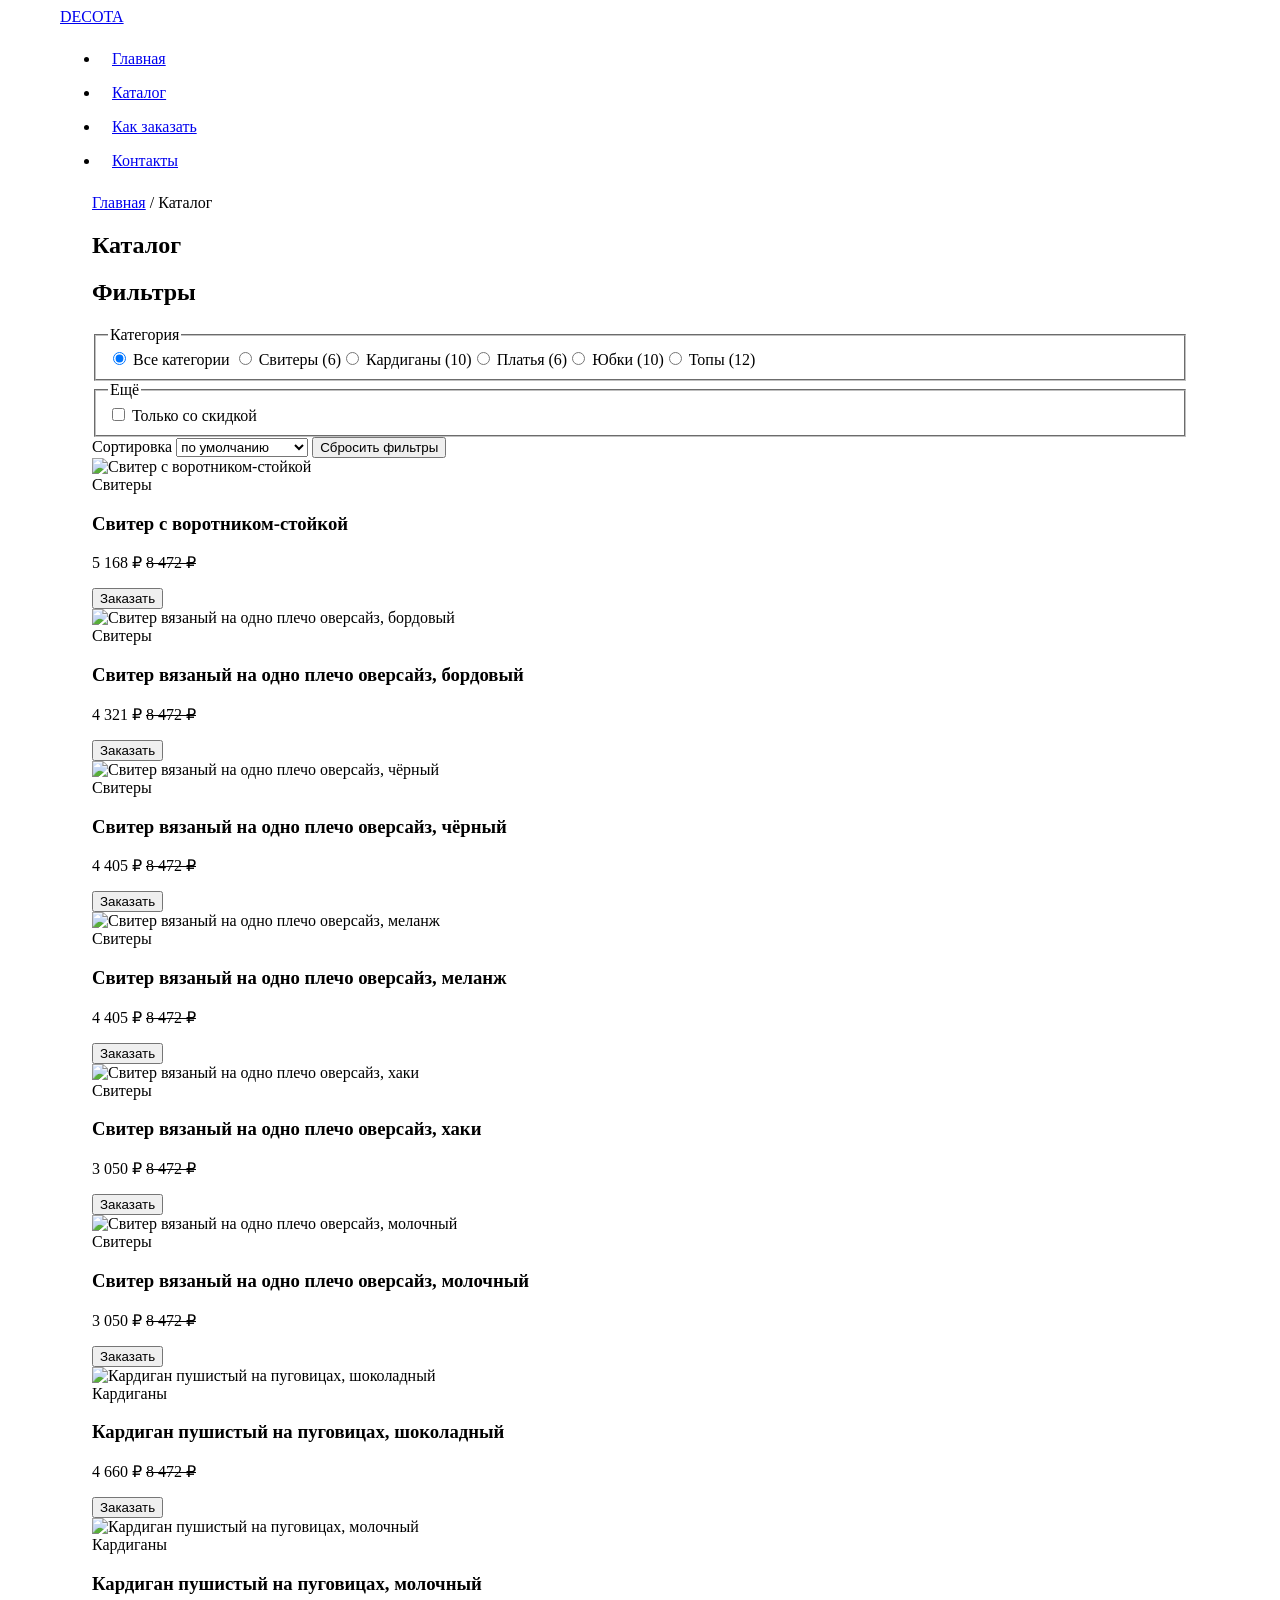
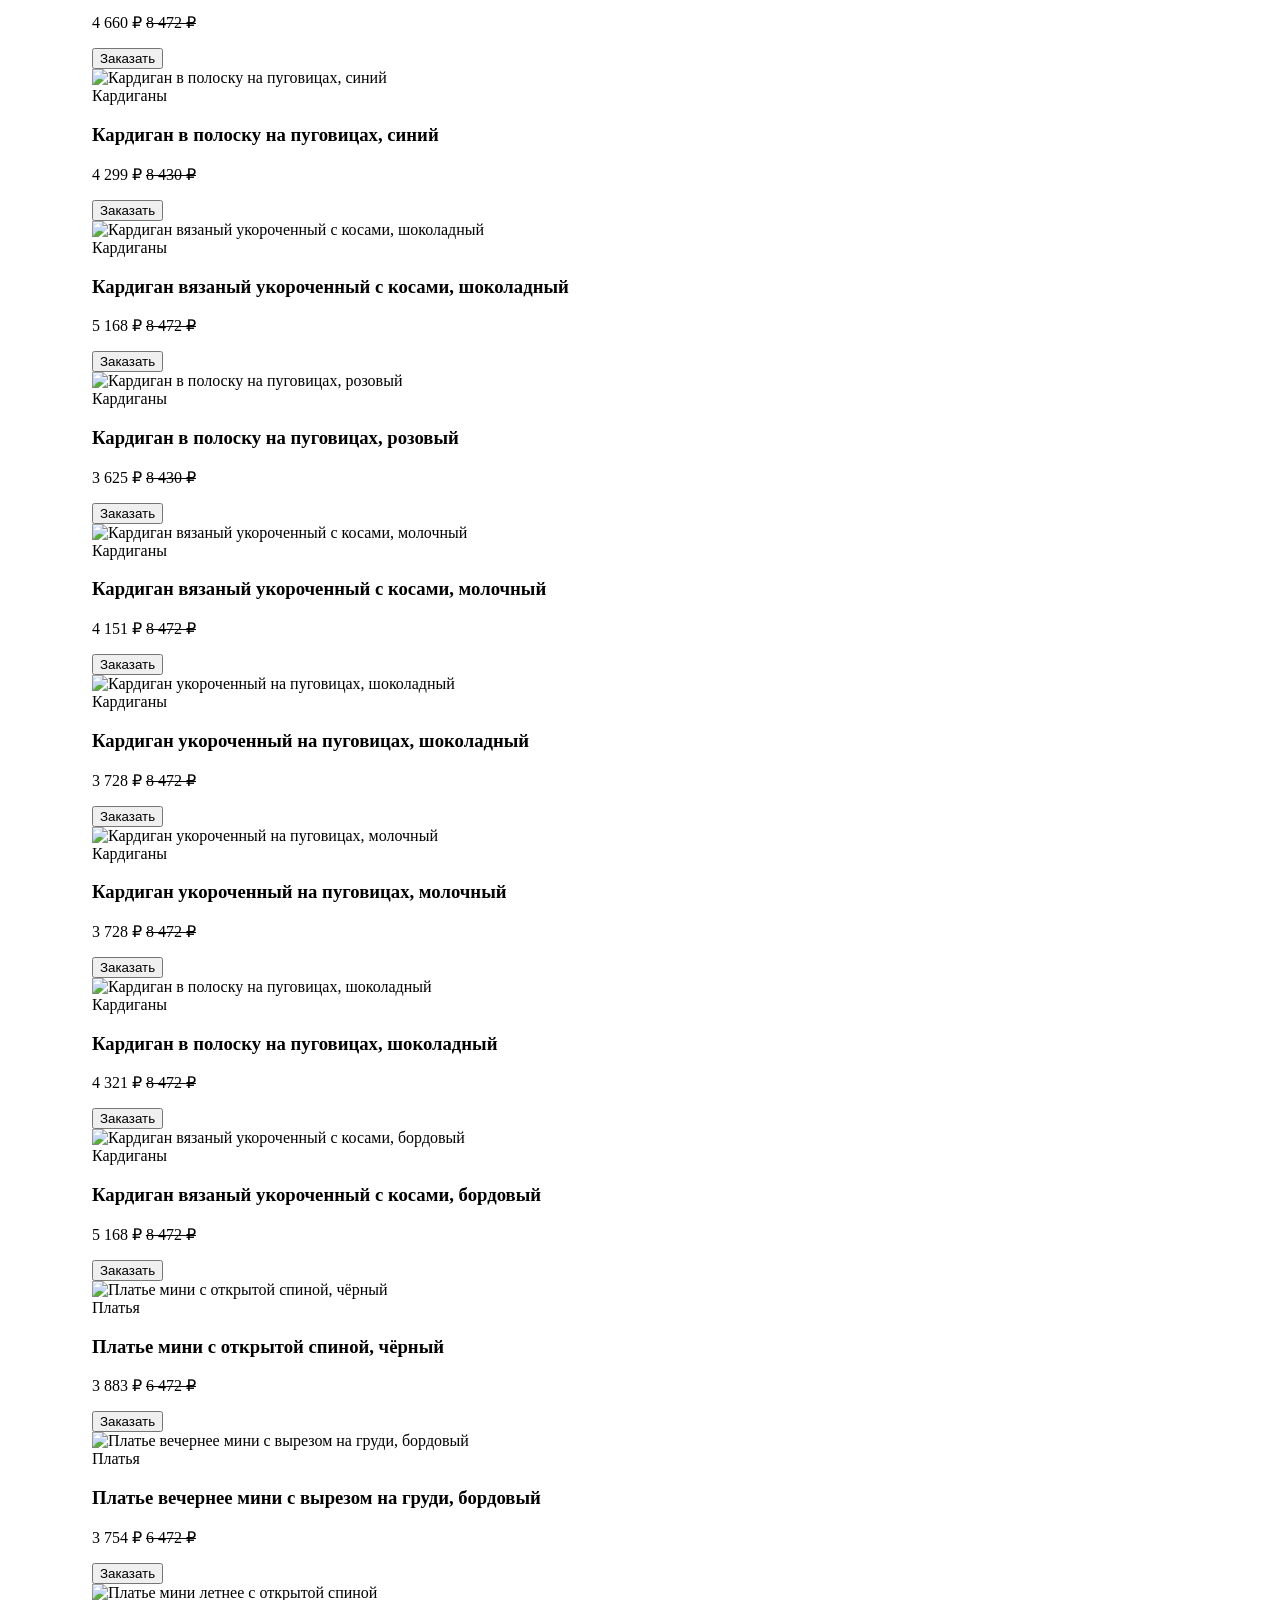
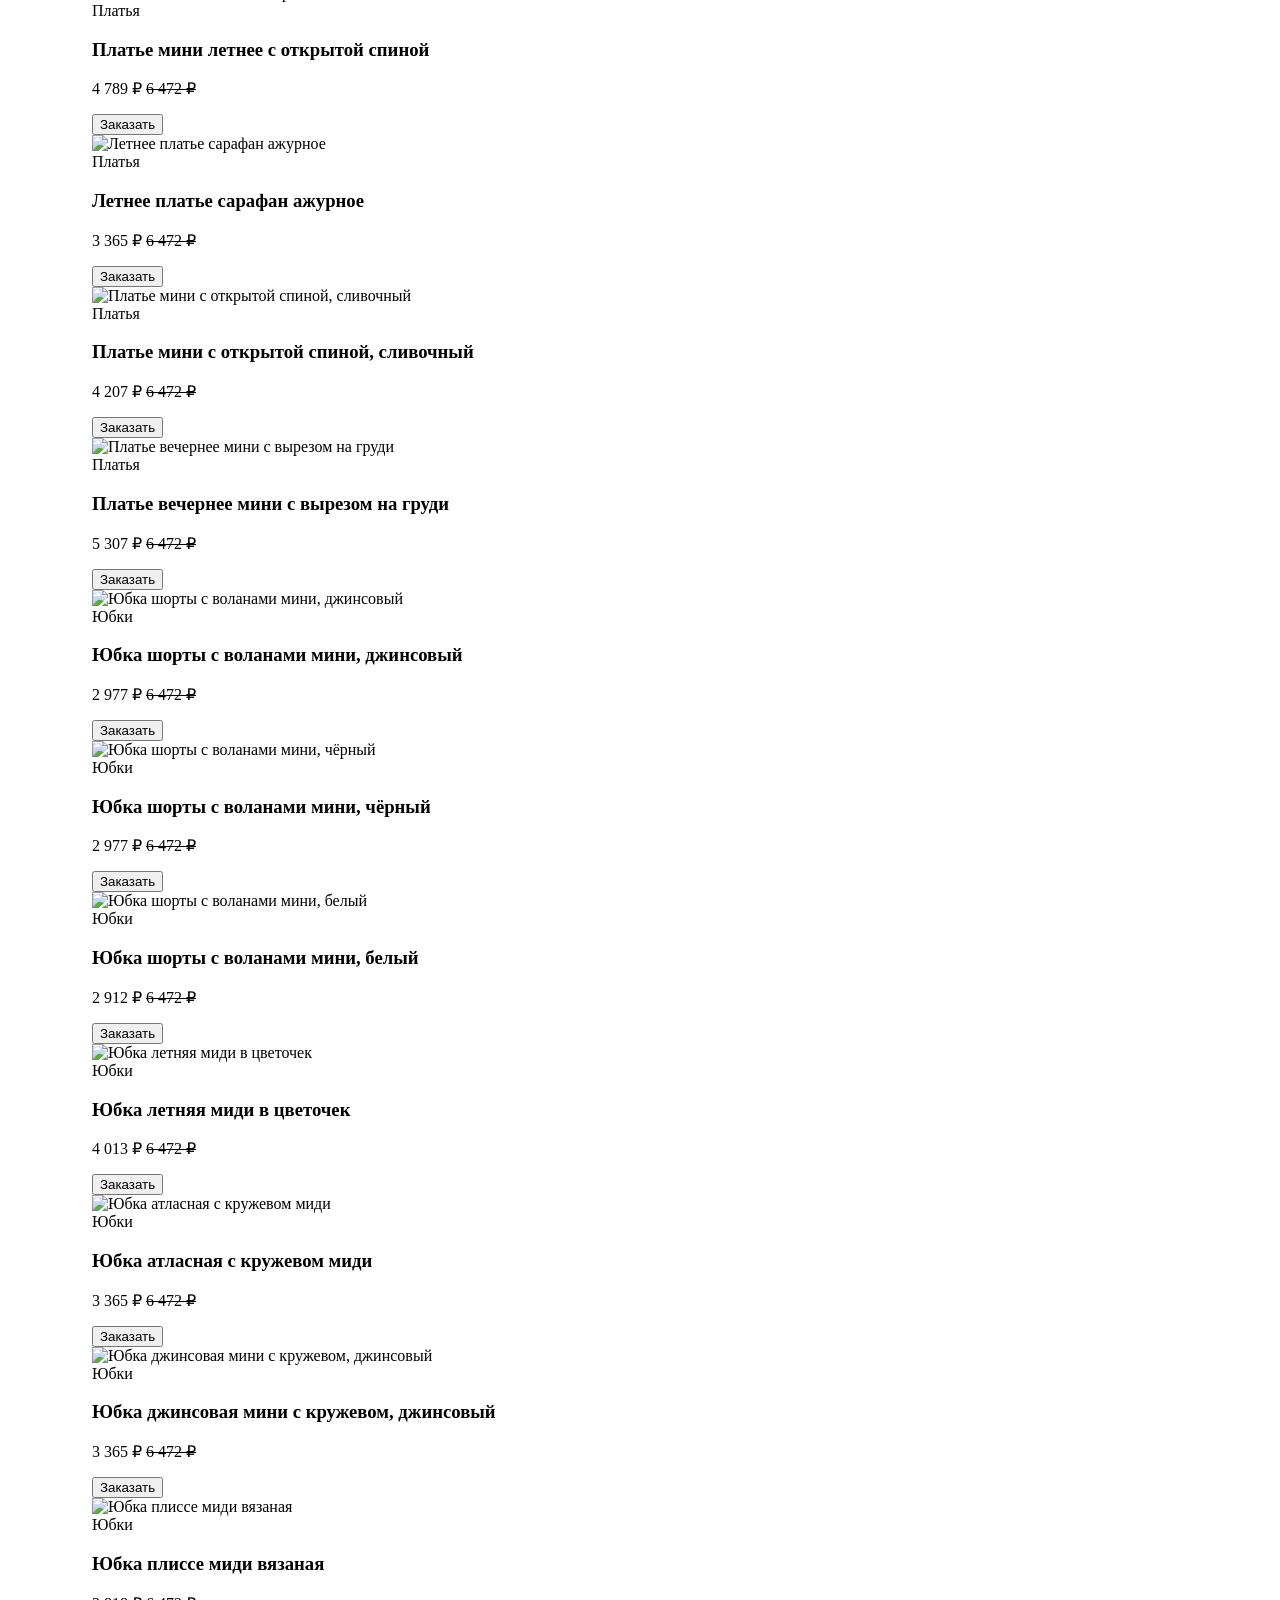
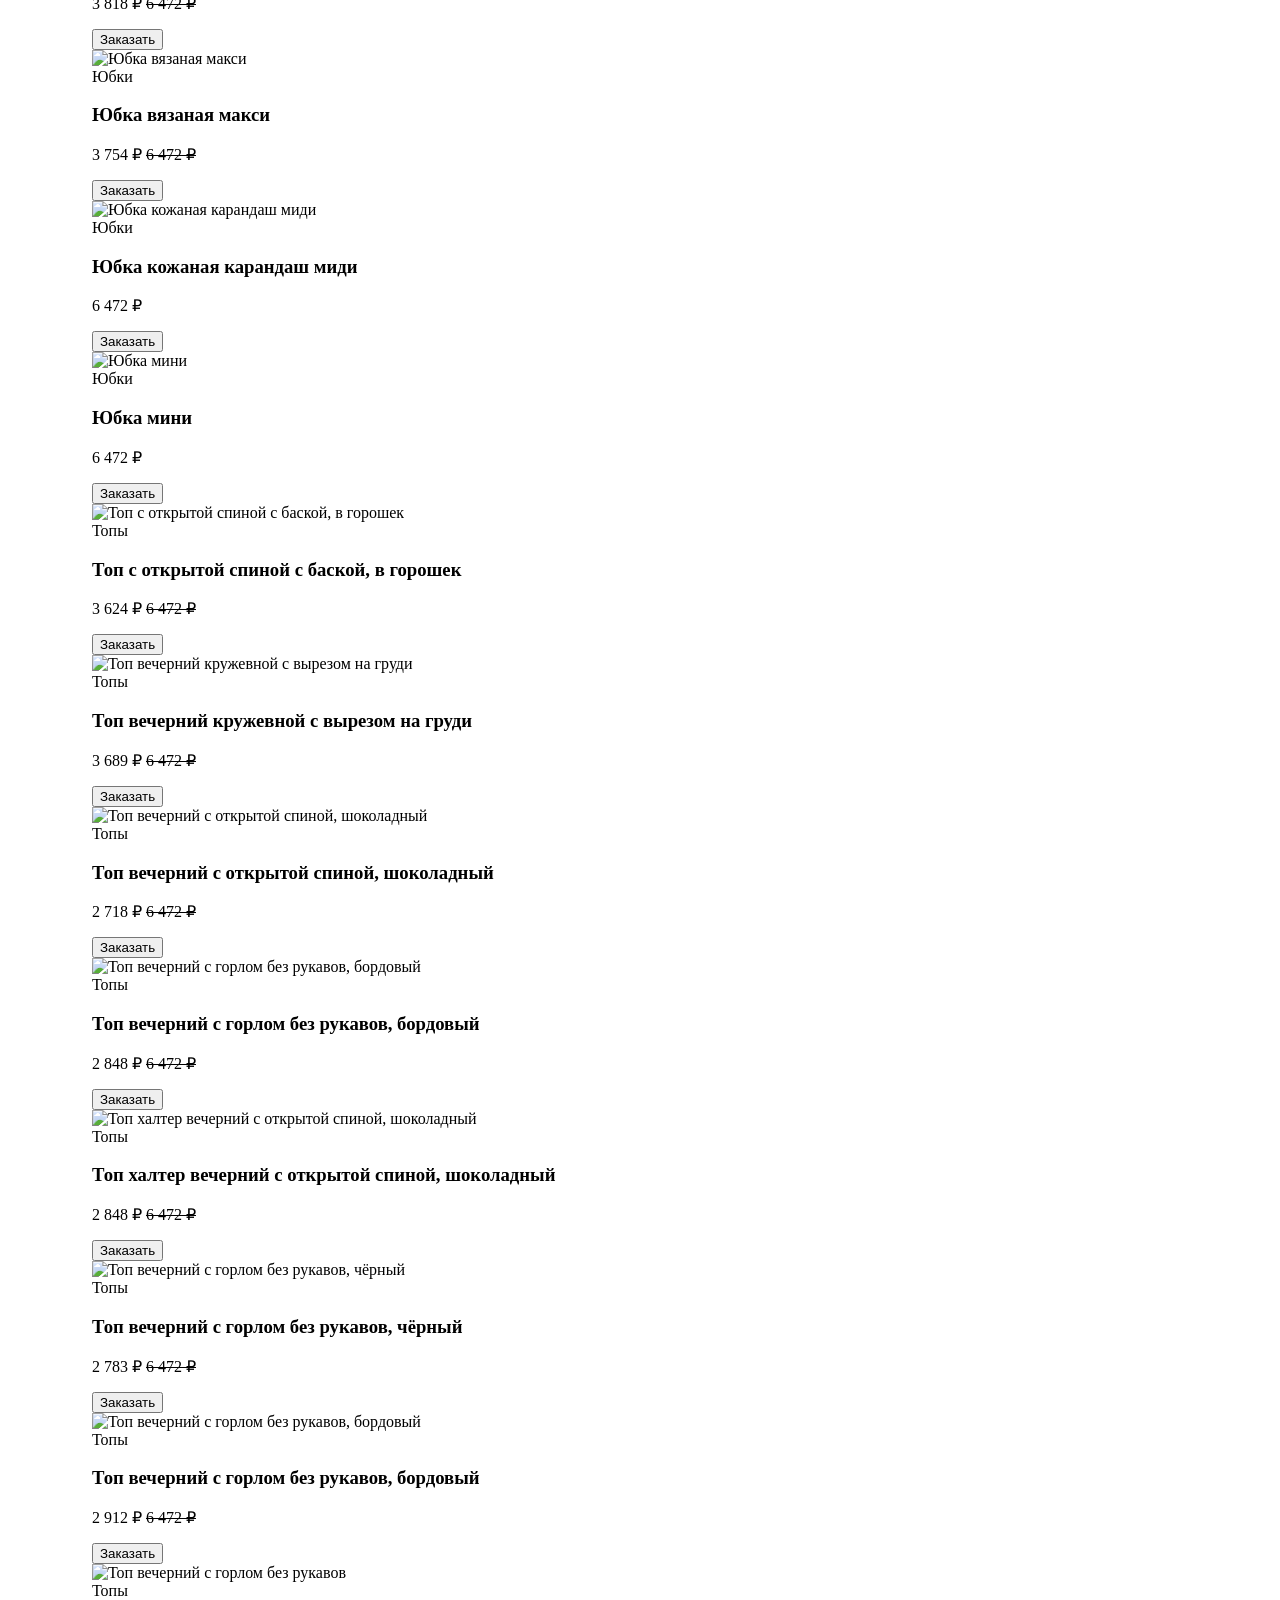
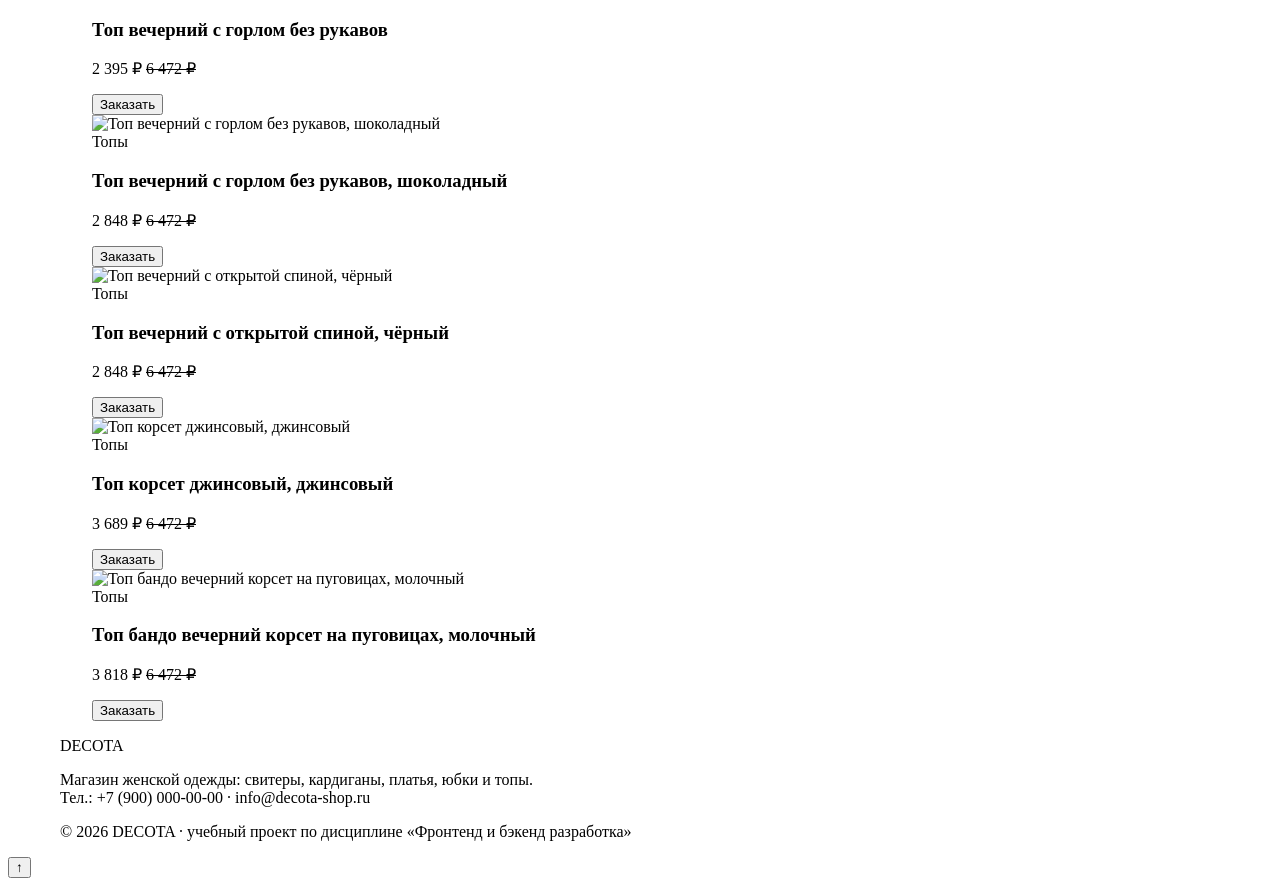
==== catalog.html @ b4ee0387 "feat: add responsive layout styles" ====
<!DOCTYPE html>
<html lang="ru">
<head>
  <meta charset="UTF-8">
  <meta name="viewport" content="width=device-width, initial-scale=1.0">
  <title>Каталог — DECOTA</title>
  <meta name="description" content="Каталог магазина DECOTA: 44 модели — свитеры, кардиганы, платья, юбки и топы.">
  <link rel="stylesheet" href="css/style.css">
  <link rel="stylesheet" href="css/responsive.css">
</head>
<body class="page">
  <header class="site-header">
    <div class="container site-header__inner">
      <a class="site-header__logo" href="index.html">DECOTA</a>
      <nav class="site-nav">
        <ul class="site-nav__list"><li class="site-nav__item"><a class="site-nav__link" href="index.html">Главная</a></li><li class="site-nav__item"><a class="site-nav__link site-nav__link--active" href="catalog.html">Каталог</a></li><li class="site-nav__item"><a class="site-nav__link" href="order.html">Как заказать</a></li><li class="site-nav__item"><a class="site-nav__link" href="contacts.html">Контакты</a></li></ul>
      </nav>
    </div>
  </header>
  <main class="main">
<section class="section">
  <div class="container">
    <nav class="breadcrumbs" aria-label="Хлебные крошки">
      <a class="breadcrumbs__link" href="index.html">Главная</a>
      <span class="breadcrumbs__separator">/</span>
      <span class="breadcrumbs__current">Каталог</span>
    </nav>
    <h1 class="section__title">Каталог</h1>
    <div class="catalog-layout">
      <aside class="catalog-filters">
        <h2 class="catalog-filters__title">Фильтры</h2>
        <fieldset class="catalog-filters__group">
          <legend class="catalog-filters__legend">Категория</legend>
          <label class="catalog-filters__option"><input type="radio" name="cat" value="all" checked> Все категории</label>
          <label class="catalog-filters__option"><input type="radio" name="cat" value="Свитеры"> Свитеры (6)</label><label class="catalog-filters__option"><input type="radio" name="cat" value="Кардиганы"> Кардиганы (10)</label><label class="catalog-filters__option"><input type="radio" name="cat" value="Платья"> Платья (6)</label><label class="catalog-filters__option"><input type="radio" name="cat" value="Юбки"> Юбки (10)</label><label class="catalog-filters__option"><input type="radio" name="cat" value="Топы"> Топы (12)</label>
        </fieldset>
        <fieldset class="catalog-filters__group">
          <legend class="catalog-filters__legend">Ещё</legend>
          <label class="catalog-filters__option"><input type="checkbox" id="only-sale"> Только со скидкой</label>
        </fieldset>
        <label class="catalog-filters__sort" for="sort">
          Сортировка
          <select class="order-form__select" id="sort">
            <option value="default">по умолчанию</option>
            <option value="asc">сначала дешевле</option>
            <option value="desc">сначала дороже</option>
          </select>
        </label>
        <button class="btn btn--ghost catalog-filters__reset" type="button" id="filters-reset">Сбросить фильтры</button>
      </aside>
      <section class="catalog-products" aria-label="Список товаров">
        <div class="products-grid catalog-grid" id="catalog-grid"><article class="product-card" data-cat="Свитеры" data-price="5167.92" data-disc="1">
  
  <img src="images/1287441187-516.webp" alt="Свитер с воротником-стойкой" width="516" height="688" loading="lazy" class="product-card__image">
  <div class="product-card__body">
    <span class="product-card__category">Свитеры</span>
    <h3 class="product-card__title">Свитер с воротником-стойкой</h3>
    <p class="product-card__prices">
      <span class="product-card__price">5 168 ₽</span>
      <s class="product-card__old-price">8 472 ₽</s>
    </p>
    <button type="button" class="btn btn--ghost product-card__button js-order" data-product="Свитер с воротником-стойкой (арт. 1287441187)">Заказать</button>
  </div>
</article><article class="product-card" data-cat="Свитеры" data-price="4320.72" data-disc="1">
  
  <img src="images/1287429101-516.webp" alt="Свитер вязаный на одно плечо оверсайз, бордовый" width="516" height="688" loading="lazy" class="product-card__image">
  <div class="product-card__body">
    <span class="product-card__category">Свитеры</span>
    <h3 class="product-card__title">Свитер вязаный на одно плечо оверсайз, бордовый</h3>
    <p class="product-card__prices">
      <span class="product-card__price">4 321 ₽</span>
      <s class="product-card__old-price">8 472 ₽</s>
    </p>
    <button type="button" class="btn btn--ghost product-card__button js-order" data-product="Свитер вязаный на одно плечо оверсайз, бордовый (арт. 1287429101)">Заказать</button>
  </div>
</article><article class="product-card" data-cat="Свитеры" data-price="4405.44" data-disc="1">
  
  <img src="images/1287429100-516.webp" alt="Свитер вязаный на одно плечо оверсайз, чёрный" width="516" height="688" loading="lazy" class="product-card__image">
  <div class="product-card__body">
    <span class="product-card__category">Свитеры</span>
    <h3 class="product-card__title">Свитер вязаный на одно плечо оверсайз, чёрный</h3>
    <p class="product-card__prices">
      <span class="product-card__price">4 405 ₽</span>
      <s class="product-card__old-price">8 472 ₽</s>
    </p>
    <button type="button" class="btn btn--ghost product-card__button js-order" data-product="Свитер вязаный на одно плечо оверсайз, чёрный (арт. 1287429100)">Заказать</button>
  </div>
</article><article class="product-card" data-cat="Свитеры" data-price="4405.44" data-disc="1">
  
  <img src="images/1287429099-516.webp" alt="Свитер вязаный на одно плечо оверсайз, меланж" width="516" height="688" loading="lazy" class="product-card__image">
  <div class="product-card__body">
    <span class="product-card__category">Свитеры</span>
    <h3 class="product-card__title">Свитер вязаный на одно плечо оверсайз, меланж</h3>
    <p class="product-card__prices">
      <span class="product-card__price">4 405 ₽</span>
      <s class="product-card__old-price">8 472 ₽</s>
    </p>
    <button type="button" class="btn btn--ghost product-card__button js-order" data-product="Свитер вязаный на одно плечо оверсайз, меланж (арт. 1287429099)">Заказать</button>
  </div>
</article><article class="product-card" data-cat="Свитеры" data-price="3049.92" data-disc="1">
  
  <img src="images/1287429098-516.webp" alt="Свитер вязаный на одно плечо оверсайз, хаки" width="516" height="688" loading="lazy" class="product-card__image">
  <div class="product-card__body">
    <span class="product-card__category">Свитеры</span>
    <h3 class="product-card__title">Свитер вязаный на одно плечо оверсайз, хаки</h3>
    <p class="product-card__prices">
      <span class="product-card__price">3 050 ₽</span>
      <s class="product-card__old-price">8 472 ₽</s>
    </p>
    <button type="button" class="btn btn--ghost product-card__button js-order" data-product="Свитер вязаный на одно плечо оверсайз, хаки (арт. 1287429098)">Заказать</button>
  </div>
</article><article class="product-card" data-cat="Свитеры" data-price="3049.92" data-disc="1">
  
  <img src="images/1287420220-516.webp" srcset="images/1287420220-246.webp 246w, images/1287420220-516.webp 516w, images/1287420220-900.webp 900w" sizes="(max-width: 639px) 100vw, (max-width: 1023px) 50vw, 280px" alt="Свитер вязаный на одно плечо оверсайз, молочный" width="516" height="688" loading="lazy" class="product-card__image">
  <div class="product-card__body">
    <span class="product-card__category">Свитеры</span>
    <h3 class="product-card__title">Свитер вязаный на одно плечо оверсайз, молочный</h3>
    <p class="product-card__prices">
      <span class="product-card__price">3 050 ₽</span>
      <s class="product-card__old-price">8 472 ₽</s>
    </p>
    <button type="button" class="btn btn--ghost product-card__button js-order" data-product="Свитер вязаный на одно плечо оверсайз, молочный (арт. 1287420220)">Заказать</button>
  </div>
</article><article class="product-card" data-cat="Кардиганы" data-price="4659.6" data-disc="1">
  
  <img src="images/1579501325-516.webp" srcset="images/1579501325-246.webp 246w, images/1579501325-516.webp 516w, images/1579501325-900.webp 900w" sizes="(max-width: 639px) 100vw, (max-width: 1023px) 50vw, 280px" alt="Кардиган пушистый на пуговицах, шоколадный" width="516" height="688" loading="lazy" class="product-card__image">
  <div class="product-card__body">
    <span class="product-card__category">Кардиганы</span>
    <h3 class="product-card__title">Кардиган пушистый на пуговицах, шоколадный</h3>
    <p class="product-card__prices">
      <span class="product-card__price">4 660 ₽</span>
      <s class="product-card__old-price">8 472 ₽</s>
    </p>
    <button type="button" class="btn btn--ghost product-card__button js-order" data-product="Кардиган пушистый на пуговицах, шоколадный (арт. 1579501325)">Заказать</button>
  </div>
</article><article class="product-card" data-cat="Кардиганы" data-price="4659.6" data-disc="1">
  
  <img src="images/1579501326-516.webp" srcset="images/1579501326-246.webp 246w, images/1579501326-516.webp 516w, images/1579501326-900.webp 900w" sizes="(max-width: 639px) 100vw, (max-width: 1023px) 50vw, 280px" alt="Кардиган пушистый на пуговицах, молочный" width="516" height="688" loading="lazy" class="product-card__image">
  <div class="product-card__body">
    <span class="product-card__category">Кардиганы</span>
    <h3 class="product-card__title">Кардиган пушистый на пуговицах, молочный</h3>
    <p class="product-card__prices">
      <span class="product-card__price">4 660 ₽</span>
      <s class="product-card__old-price">8 472 ₽</s>
    </p>
    <button type="button" class="btn btn--ghost product-card__button js-order" data-product="Кардиган пушистый на пуговицах, молочный (арт. 1579501326)">Заказать</button>
  </div>
</article><article class="product-card" data-cat="Кардиганы" data-price="4299.3" data-disc="1">
  
  <img src="images/1995212557-516.webp" srcset="images/1995212557-246.webp 246w, images/1995212557-516.webp 516w, images/1995212557-900.webp 900w" sizes="(max-width: 639px) 100vw, (max-width: 1023px) 50vw, 280px" alt="Кардиган в полоску на пуговицах, синий" width="516" height="688" loading="lazy" class="product-card__image">
  <div class="product-card__body">
    <span class="product-card__category">Кардиганы</span>
    <h3 class="product-card__title">Кардиган в полоску на пуговицах, синий</h3>
    <p class="product-card__prices">
      <span class="product-card__price">4 299 ₽</span>
      <s class="product-card__old-price">8 430 ₽</s>
    </p>
    <button type="button" class="btn btn--ghost product-card__button js-order" data-product="Кардиган в полоску на пуговицах, синий (арт. 1995212557)">Заказать</button>
  </div>
</article><article class="product-card" data-cat="Кардиганы" data-price="5167.92" data-disc="1">
  
  <img src="images/1293928861-516.webp" alt="Кардиган вязаный укороченный с косами, шоколадный" width="516" height="688" loading="lazy" class="product-card__image">
  <div class="product-card__body">
    <span class="product-card__category">Кардиганы</span>
    <h3 class="product-card__title">Кардиган вязаный укороченный с косами, шоколадный</h3>
    <p class="product-card__prices">
      <span class="product-card__price">5 168 ₽</span>
      <s class="product-card__old-price">8 472 ₽</s>
    </p>
    <button type="button" class="btn btn--ghost product-card__button js-order" data-product="Кардиган вязаный укороченный с косами, шоколадный (арт. 1293928861)">Заказать</button>
  </div>
</article><article class="product-card" data-cat="Кардиганы" data-price="3624.9" data-disc="1">
  
  <img src="images/1298053918-516.webp" alt="Кардиган в полоску на пуговицах, розовый" width="516" height="688" loading="lazy" class="product-card__image">
  <div class="product-card__body">
    <span class="product-card__category">Кардиганы</span>
    <h3 class="product-card__title">Кардиган в полоску на пуговицах, розовый</h3>
    <p class="product-card__prices">
      <span class="product-card__price">3 625 ₽</span>
      <s class="product-card__old-price">8 430 ₽</s>
    </p>
    <button type="button" class="btn btn--ghost product-card__button js-order" data-product="Кардиган в полоску на пуговицах, розовый (арт. 1298053918)">Заказать</button>
  </div>
</article><article class="product-card" data-cat="Кардиганы" data-price="4151.28" data-disc="1">
  
  <img src="images/1293928859-516.webp" alt="Кардиган вязаный укороченный с косами, молочный" width="516" height="688" loading="lazy" class="product-card__image">
  <div class="product-card__body">
    <span class="product-card__category">Кардиганы</span>
    <h3 class="product-card__title">Кардиган вязаный укороченный с косами, молочный</h3>
    <p class="product-card__prices">
      <span class="product-card__price">4 151 ₽</span>
      <s class="product-card__old-price">8 472 ₽</s>
    </p>
    <button type="button" class="btn btn--ghost product-card__button js-order" data-product="Кардиган вязаный укороченный с косами, молочный (арт. 1293928859)">Заказать</button>
  </div>
</article><article class="product-card" data-cat="Кардиганы" data-price="3727.68" data-disc="1">
  
  <img src="images/2003727422-516.webp" alt="Кардиган укороченный на пуговицах, шоколадный" width="516" height="688" loading="lazy" class="product-card__image">
  <div class="product-card__body">
    <span class="product-card__category">Кардиганы</span>
    <h3 class="product-card__title">Кардиган укороченный на пуговицах, шоколадный</h3>
    <p class="product-card__prices">
      <span class="product-card__price">3 728 ₽</span>
      <s class="product-card__old-price">8 472 ₽</s>
    </p>
    <button type="button" class="btn btn--ghost product-card__button js-order" data-product="Кардиган укороченный на пуговицах, шоколадный (арт. 2003727422)">Заказать</button>
  </div>
</article><article class="product-card" data-cat="Кардиганы" data-price="3727.68" data-disc="1">
  
  <img src="images/1298053920-516.webp" alt="Кардиган укороченный на пуговицах, молочный" width="516" height="688" loading="lazy" class="product-card__image">
  <div class="product-card__body">
    <span class="product-card__category">Кардиганы</span>
    <h3 class="product-card__title">Кардиган укороченный на пуговицах, молочный</h3>
    <p class="product-card__prices">
      <span class="product-card__price">3 728 ₽</span>
      <s class="product-card__old-price">8 472 ₽</s>
    </p>
    <button type="button" class="btn btn--ghost product-card__button js-order" data-product="Кардиган укороченный на пуговицах, молочный (арт. 1298053920)">Заказать</button>
  </div>
</article><article class="product-card" data-cat="Кардиганы" data-price="4320.72" data-disc="1">
  
  <img src="images/1298053919-516.webp" alt="Кардиган в полоску на пуговицах, шоколадный" width="516" height="688" loading="lazy" class="product-card__image">
  <div class="product-card__body">
    <span class="product-card__category">Кардиганы</span>
    <h3 class="product-card__title">Кардиган в полоску на пуговицах, шоколадный</h3>
    <p class="product-card__prices">
      <span class="product-card__price">4 321 ₽</span>
      <s class="product-card__old-price">8 472 ₽</s>
    </p>
    <button type="button" class="btn btn--ghost product-card__button js-order" data-product="Кардиган в полоску на пуговицах, шоколадный (арт. 1298053919)">Заказать</button>
  </div>
</article><article class="product-card" data-cat="Кардиганы" data-price="5167.92" data-disc="1">
  
  <img src="images/1293928860-516.webp" alt="Кардиган вязаный укороченный с косами, бордовый" width="516" height="688" loading="lazy" class="product-card__image">
  <div class="product-card__body">
    <span class="product-card__category">Кардиганы</span>
    <h3 class="product-card__title">Кардиган вязаный укороченный с косами, бордовый</h3>
    <p class="product-card__prices">
      <span class="product-card__price">5 168 ₽</span>
      <s class="product-card__old-price">8 472 ₽</s>
    </p>
    <button type="button" class="btn btn--ghost product-card__button js-order" data-product="Кардиган вязаный укороченный с косами, бордовый (арт. 1293928860)">Заказать</button>
  </div>
</article><article class="product-card" data-cat="Платья" data-price="3883.2" data-disc="1">
  
  <img src="images/961773333-516.webp" alt="Платье мини с открытой спиной, чёрный" width="516" height="688" loading="lazy" class="product-card__image">
  <div class="product-card__body">
    <span class="product-card__category">Платья</span>
    <h3 class="product-card__title">Платье мини с открытой спиной, чёрный</h3>
    <p class="product-card__prices">
      <span class="product-card__price">3 883 ₽</span>
      <s class="product-card__old-price">6 472 ₽</s>
    </p>
    <button type="button" class="btn btn--ghost product-card__button js-order" data-product="Платье мини с открытой спиной, чёрный (арт. 961773333)">Заказать</button>
  </div>
</article><article class="product-card" data-cat="Платья" data-price="3753.76" data-disc="1">
  
  <img src="images/946409102-516.webp" alt="Платье вечернее мини с вырезом на груди, бордовый" width="516" height="688" loading="lazy" class="product-card__image">
  <div class="product-card__body">
    <span class="product-card__category">Платья</span>
    <h3 class="product-card__title">Платье вечернее мини с вырезом на груди, бордовый</h3>
    <p class="product-card__prices">
      <span class="product-card__price">3 754 ₽</span>
      <s class="product-card__old-price">6 472 ₽</s>
    </p>
    <button type="button" class="btn btn--ghost product-card__button js-order" data-product="Платье вечернее мини с вырезом на груди, бордовый (арт. 946409102)">Заказать</button>
  </div>
</article><article class="product-card" data-cat="Платья" data-price="4789.28" data-disc="1">
  
  <img src="images/861485086-516.webp" alt="Платье мини летнее с открытой спиной" width="516" height="688" loading="lazy" class="product-card__image">
  <div class="product-card__body">
    <span class="product-card__category">Платья</span>
    <h3 class="product-card__title">Платье мини летнее с открытой спиной</h3>
    <p class="product-card__prices">
      <span class="product-card__price">4 789 ₽</span>
      <s class="product-card__old-price">6 472 ₽</s>
    </p>
    <button type="button" class="btn btn--ghost product-card__button js-order" data-product="Платье мини летнее с открытой спиной (арт. 861485086)">Заказать</button>
  </div>
</article><article class="product-card" data-cat="Платья" data-price="3365.44" data-disc="1">
  
  <img src="images/861485085-516.webp" alt="Летнее платье сарафан ажурное" width="516" height="688" loading="lazy" class="product-card__image">
  <div class="product-card__body">
    <span class="product-card__category">Платья</span>
    <h3 class="product-card__title">Летнее платье сарафан ажурное</h3>
    <p class="product-card__prices">
      <span class="product-card__price">3 365 ₽</span>
      <s class="product-card__old-price">6 472 ₽</s>
    </p>
    <button type="button" class="btn btn--ghost product-card__button js-order" data-product="Летнее платье сарафан ажурное (арт. 861485085)">Заказать</button>
  </div>
</article><article class="product-card" data-cat="Платья" data-price="4206.8" data-disc="1">
  
  <img src="images/891011582-516.webp" alt="Платье мини с открытой спиной, сливочный" width="516" height="688" loading="lazy" class="product-card__image">
  <div class="product-card__body">
    <span class="product-card__category">Платья</span>
    <h3 class="product-card__title">Платье мини с открытой спиной, сливочный</h3>
    <p class="product-card__prices">
      <span class="product-card__price">4 207 ₽</span>
      <s class="product-card__old-price">6 472 ₽</s>
    </p>
    <button type="button" class="btn btn--ghost product-card__button js-order" data-product="Платье мини с открытой спиной, сливочный (арт. 891011582)">Заказать</button>
  </div>
</article><article class="product-card" data-cat="Платья" data-price="5307.04" data-disc="1">
  
  <img src="images/891011583-516.webp" alt="Платье вечернее мини с вырезом на груди" width="516" height="688" loading="lazy" class="product-card__image">
  <div class="product-card__body">
    <span class="product-card__category">Платья</span>
    <h3 class="product-card__title">Платье вечернее мини с вырезом на груди</h3>
    <p class="product-card__prices">
      <span class="product-card__price">5 307 ₽</span>
      <s class="product-card__old-price">6 472 ₽</s>
    </p>
    <button type="button" class="btn btn--ghost product-card__button js-order" data-product="Платье вечернее мини с вырезом на груди (арт. 891011583)">Заказать</button>
  </div>
</article><article class="product-card" data-cat="Юбки" data-price="2977.12" data-disc="1">
  
  <img src="images/964490306-516.webp" alt="Юбка шорты с воланами мини, джинсовый" width="516" height="688" loading="lazy" class="product-card__image">
  <div class="product-card__body">
    <span class="product-card__category">Юбки</span>
    <h3 class="product-card__title">Юбка шорты с воланами мини, джинсовый</h3>
    <p class="product-card__prices">
      <span class="product-card__price">2 977 ₽</span>
      <s class="product-card__old-price">6 472 ₽</s>
    </p>
    <button type="button" class="btn btn--ghost product-card__button js-order" data-product="Юбка шорты с воланами мини, джинсовый (арт. 964490306)">Заказать</button>
  </div>
</article><article class="product-card" data-cat="Юбки" data-price="2977.12" data-disc="1">
  
  <img src="images/961801057-516.webp" alt="Юбка шорты с воланами мини, чёрный" width="516" height="688" loading="lazy" class="product-card__image">
  <div class="product-card__body">
    <span class="product-card__category">Юбки</span>
    <h3 class="product-card__title">Юбка шорты с воланами мини, чёрный</h3>
    <p class="product-card__prices">
      <span class="product-card__price">2 977 ₽</span>
      <s class="product-card__old-price">6 472 ₽</s>
    </p>
    <button type="button" class="btn btn--ghost product-card__button js-order" data-product="Юбка шорты с воланами мини, чёрный (арт. 961801057)">Заказать</button>
  </div>
</article><article class="product-card" data-cat="Юбки" data-price="2912.4" data-disc="1">
  
  <img src="images/961801056-516.webp" alt="Юбка шорты с воланами мини, белый" width="516" height="688" loading="lazy" class="product-card__image">
  <div class="product-card__body">
    <span class="product-card__category">Юбки</span>
    <h3 class="product-card__title">Юбка шорты с воланами мини, белый</h3>
    <p class="product-card__prices">
      <span class="product-card__price">2 912 ₽</span>
      <s class="product-card__old-price">6 472 ₽</s>
    </p>
    <button type="button" class="btn btn--ghost product-card__button js-order" data-product="Юбка шорты с воланами мини, белый (арт. 961801056)">Заказать</button>
  </div>
</article><article class="product-card" data-cat="Юбки" data-price="4012.64" data-disc="1">
  
  <img src="images/935676062-516.webp" alt="Юбка летняя миди в цветочек" width="516" height="688" loading="lazy" class="product-card__image">
  <div class="product-card__body">
    <span class="product-card__category">Юбки</span>
    <h3 class="product-card__title">Юбка летняя миди в цветочек</h3>
    <p class="product-card__prices">
      <span class="product-card__price">4 013 ₽</span>
      <s class="product-card__old-price">6 472 ₽</s>
    </p>
    <button type="button" class="btn btn--ghost product-card__button js-order" data-product="Юбка летняя миди в цветочек (арт. 935676062)">Заказать</button>
  </div>
</article><article class="product-card" data-cat="Юбки" data-price="3365.44" data-disc="1">
  
  <img src="images/964497659-516.webp" alt="Юбка атласная с кружевом миди" width="516" height="688" loading="lazy" class="product-card__image">
  <div class="product-card__body">
    <span class="product-card__category">Юбки</span>
    <h3 class="product-card__title">Юбка атласная с кружевом миди</h3>
    <p class="product-card__prices">
      <span class="product-card__price">3 365 ₽</span>
      <s class="product-card__old-price">6 472 ₽</s>
    </p>
    <button type="button" class="btn btn--ghost product-card__button js-order" data-product="Юбка атласная с кружевом миди (арт. 964497659)">Заказать</button>
  </div>
</article><article class="product-card" data-cat="Юбки" data-price="3365.44" data-disc="1">
  
  <img src="images/1044902204-516.webp" alt="Юбка джинсовая мини с кружевом, джинсовый" width="516" height="688" loading="lazy" class="product-card__image">
  <div class="product-card__body">
    <span class="product-card__category">Юбки</span>
    <h3 class="product-card__title">Юбка джинсовая мини с кружевом, джинсовый</h3>
    <p class="product-card__prices">
      <span class="product-card__price">3 365 ₽</span>
      <s class="product-card__old-price">6 472 ₽</s>
    </p>
    <button type="button" class="btn btn--ghost product-card__button js-order" data-product="Юбка джинсовая мини с кружевом, джинсовый (арт. 1044902204)">Заказать</button>
  </div>
</article><article class="product-card" data-cat="Юбки" data-price="3818.48" data-disc="1">
  
  <img src="images/1464302628-516.webp" alt="Юбка плиссе миди вязаная" width="516" height="688" loading="lazy" class="product-card__image">
  <div class="product-card__body">
    <span class="product-card__category">Юбки</span>
    <h3 class="product-card__title">Юбка плиссе миди вязаная</h3>
    <p class="product-card__prices">
      <span class="product-card__price">3 818 ₽</span>
      <s class="product-card__old-price">6 472 ₽</s>
    </p>
    <button type="button" class="btn btn--ghost product-card__button js-order" data-product="Юбка плиссе миди вязаная (арт. 1464302628)">Заказать</button>
  </div>
</article><article class="product-card" data-cat="Юбки" data-price="3753.76" data-disc="1">
  
  <img src="images/1293836094-516.webp" alt="Юбка вязаная макси" width="516" height="688" loading="lazy" class="product-card__image">
  <div class="product-card__body">
    <span class="product-card__category">Юбки</span>
    <h3 class="product-card__title">Юбка вязаная макси</h3>
    <p class="product-card__prices">
      <span class="product-card__price">3 754 ₽</span>
      <s class="product-card__old-price">6 472 ₽</s>
    </p>
    <button type="button" class="btn btn--ghost product-card__button js-order" data-product="Юбка вязаная макси (арт. 1293836094)">Заказать</button>
  </div>
</article><article class="product-card" data-cat="Юбки" data-price="6472" data-disc="0">
  
  <img src="images/1298111499-516.webp" alt="Юбка кожаная карандаш миди" width="516" height="688" loading="lazy" class="product-card__image">
  <div class="product-card__body">
    <span class="product-card__category">Юбки</span>
    <h3 class="product-card__title">Юбка кожаная карандаш миди</h3>
    <p class="product-card__prices">
      <span class="product-card__price">6 472 ₽</span>
      
    </p>
    <button type="button" class="btn btn--ghost product-card__button js-order" data-product="Юбка кожаная карандаш миди (арт. 1298111499)">Заказать</button>
  </div>
</article><article class="product-card" data-cat="Юбки" data-price="6472" data-disc="0">
  
  <img src="images/1307601387-516.webp" alt="Юбка мини" width="516" height="688" loading="lazy" class="product-card__image">
  <div class="product-card__body">
    <span class="product-card__category">Юбки</span>
    <h3 class="product-card__title">Юбка мини</h3>
    <p class="product-card__prices">
      <span class="product-card__price">6 472 ₽</span>
      
    </p>
    <button type="button" class="btn btn--ghost product-card__button js-order" data-product="Юбка мини (арт. 1307601387)">Заказать</button>
  </div>
</article><article class="product-card" data-cat="Топы" data-price="3624.32" data-disc="1">
  
  <img src="images/861537235-516.webp" alt="Топ с открытой спиной с баской, в горошек" width="516" height="688" loading="lazy" class="product-card__image">
  <div class="product-card__body">
    <span class="product-card__category">Топы</span>
    <h3 class="product-card__title">Топ с открытой спиной с баской, в горошек</h3>
    <p class="product-card__prices">
      <span class="product-card__price">3 624 ₽</span>
      <s class="product-card__old-price">6 472 ₽</s>
    </p>
    <button type="button" class="btn btn--ghost product-card__button js-order" data-product="Топ с открытой спиной с баской, в горошек (арт. 861537235)">Заказать</button>
  </div>
</article><article class="product-card" data-cat="Топы" data-price="3689.04" data-disc="1">
  
  <img src="images/857066317-516.webp" alt="Топ вечерний кружевной с вырезом на груди" width="516" height="688" loading="lazy" class="product-card__image">
  <div class="product-card__body">
    <span class="product-card__category">Топы</span>
    <h3 class="product-card__title">Топ вечерний кружевной с вырезом на груди</h3>
    <p class="product-card__prices">
      <span class="product-card__price">3 689 ₽</span>
      <s class="product-card__old-price">6 472 ₽</s>
    </p>
    <button type="button" class="btn btn--ghost product-card__button js-order" data-product="Топ вечерний кружевной с вырезом на груди (арт. 857066317)">Заказать</button>
  </div>
</article><article class="product-card" data-cat="Топы" data-price="2718.24" data-disc="1">
  
  <img src="images/857005959-516.webp" alt="Топ вечерний с открытой спиной, шоколадный" width="516" height="688" loading="lazy" class="product-card__image">
  <div class="product-card__body">
    <span class="product-card__category">Топы</span>
    <h3 class="product-card__title">Топ вечерний с открытой спиной, шоколадный</h3>
    <p class="product-card__prices">
      <span class="product-card__price">2 718 ₽</span>
      <s class="product-card__old-price">6 472 ₽</s>
    </p>
    <button type="button" class="btn btn--ghost product-card__button js-order" data-product="Топ вечерний с открытой спиной, шоколадный (арт. 857005959)">Заказать</button>
  </div>
</article><article class="product-card" data-cat="Топы" data-price="2847.68" data-disc="1">
  
  <img src="images/856993790-516.webp" alt="Топ вечерний с горлом без рукавов, бордовый" width="516" height="688" loading="lazy" class="product-card__image">
  <div class="product-card__body">
    <span class="product-card__category">Топы</span>
    <h3 class="product-card__title">Топ вечерний с горлом без рукавов, бордовый</h3>
    <p class="product-card__prices">
      <span class="product-card__price">2 848 ₽</span>
      <s class="product-card__old-price">6 472 ₽</s>
    </p>
    <button type="button" class="btn btn--ghost product-card__button js-order" data-product="Топ вечерний с горлом без рукавов, бордовый (арт. 856993790)">Заказать</button>
  </div>
</article><article class="product-card" data-cat="Топы" data-price="2847.68" data-disc="1">
  
  <img src="images/853409592-516.webp" alt="Топ халтер вечерний с открытой спиной, шоколадный" width="516" height="688" loading="lazy" class="product-card__image">
  <div class="product-card__body">
    <span class="product-card__category">Топы</span>
    <h3 class="product-card__title">Топ халтер вечерний с открытой спиной, шоколадный</h3>
    <p class="product-card__prices">
      <span class="product-card__price">2 848 ₽</span>
      <s class="product-card__old-price">6 472 ₽</s>
    </p>
    <button type="button" class="btn btn--ghost product-card__button js-order" data-product="Топ халтер вечерний с открытой спиной, шоколадный (арт. 853409592)">Заказать</button>
  </div>
</article><article class="product-card" data-cat="Топы" data-price="2782.96" data-disc="1">
  
  <img src="images/853112875-516.webp" alt="Топ вечерний с горлом без рукавов, чёрный" width="516" height="688" loading="lazy" class="product-card__image">
  <div class="product-card__body">
    <span class="product-card__category">Топы</span>
    <h3 class="product-card__title">Топ вечерний с горлом без рукавов, чёрный</h3>
    <p class="product-card__prices">
      <span class="product-card__price">2 783 ₽</span>
      <s class="product-card__old-price">6 472 ₽</s>
    </p>
    <button type="button" class="btn btn--ghost product-card__button js-order" data-product="Топ вечерний с горлом без рукавов, чёрный (арт. 853112875)">Заказать</button>
  </div>
</article><article class="product-card" data-cat="Топы" data-price="2912.4" data-disc="1">
  
  <img src="images/935622436-516.webp" alt="Топ вечерний с горлом без рукавов, бордовый" width="516" height="688" loading="lazy" class="product-card__image">
  <div class="product-card__body">
    <span class="product-card__category">Топы</span>
    <h3 class="product-card__title">Топ вечерний с горлом без рукавов, бордовый</h3>
    <p class="product-card__prices">
      <span class="product-card__price">2 912 ₽</span>
      <s class="product-card__old-price">6 472 ₽</s>
    </p>
    <button type="button" class="btn btn--ghost product-card__button js-order" data-product="Топ вечерний с горлом без рукавов, бордовый (арт. 935622436)">Заказать</button>
  </div>
</article><article class="product-card" data-cat="Топы" data-price="2394.64" data-disc="1">
  
  <img src="images/853112874-516.webp" alt="Топ вечерний с горлом без рукавов" width="516" height="688" loading="lazy" class="product-card__image">
  <div class="product-card__body">
    <span class="product-card__category">Топы</span>
    <h3 class="product-card__title">Топ вечерний с горлом без рукавов</h3>
    <p class="product-card__prices">
      <span class="product-card__price">2 395 ₽</span>
      <s class="product-card__old-price">6 472 ₽</s>
    </p>
    <button type="button" class="btn btn--ghost product-card__button js-order" data-product="Топ вечерний с горлом без рукавов (арт. 853112874)">Заказать</button>
  </div>
</article><article class="product-card" data-cat="Топы" data-price="2847.68" data-disc="1">
  
  <img src="images/964509357-516.webp" alt="Топ вечерний с горлом без рукавов, шоколадный" width="516" height="688" loading="lazy" class="product-card__image">
  <div class="product-card__body">
    <span class="product-card__category">Топы</span>
    <h3 class="product-card__title">Топ вечерний с горлом без рукавов, шоколадный</h3>
    <p class="product-card__prices">
      <span class="product-card__price">2 848 ₽</span>
      <s class="product-card__old-price">6 472 ₽</s>
    </p>
    <button type="button" class="btn btn--ghost product-card__button js-order" data-product="Топ вечерний с горлом без рукавов, шоколадный (арт. 964509357)">Заказать</button>
  </div>
</article><article class="product-card" data-cat="Топы" data-price="2847.68" data-disc="1">
  
  <img src="images/961759837-516.webp" alt="Топ вечерний с открытой спиной, чёрный" width="516" height="688" loading="lazy" class="product-card__image">
  <div class="product-card__body">
    <span class="product-card__category">Топы</span>
    <h3 class="product-card__title">Топ вечерний с открытой спиной, чёрный</h3>
    <p class="product-card__prices">
      <span class="product-card__price">2 848 ₽</span>
      <s class="product-card__old-price">6 472 ₽</s>
    </p>
    <button type="button" class="btn btn--ghost product-card__button js-order" data-product="Топ вечерний с открытой спиной, чёрный (арт. 961759837)">Заказать</button>
  </div>
</article><article class="product-card" data-cat="Топы" data-price="3689.04" data-disc="1">
  
  <img src="images/863852573-516.webp" alt="Топ корсет джинсовый, джинсовый" width="516" height="688" loading="lazy" class="product-card__image">
  <div class="product-card__body">
    <span class="product-card__category">Топы</span>
    <h3 class="product-card__title">Топ корсет джинсовый, джинсовый</h3>
    <p class="product-card__prices">
      <span class="product-card__price">3 689 ₽</span>
      <s class="product-card__old-price">6 472 ₽</s>
    </p>
    <button type="button" class="btn btn--ghost product-card__button js-order" data-product="Топ корсет джинсовый, джинсовый (арт. 863852573)">Заказать</button>
  </div>
</article><article class="product-card" data-cat="Топы" data-price="3818.48" data-disc="1">
  
  <img src="images/1023311674-516.webp" alt="Топ бандо вечерний корсет на пуговицах, молочный" width="516" height="688" loading="lazy" class="product-card__image">
  <div class="product-card__body">
    <span class="product-card__category">Топы</span>
    <h3 class="product-card__title">Топ бандо вечерний корсет на пуговицах, молочный</h3>
    <p class="product-card__prices">
      <span class="product-card__price">3 818 ₽</span>
      <s class="product-card__old-price">6 472 ₽</s>
    </p>
    <button type="button" class="btn btn--ghost product-card__button js-order" data-product="Топ бандо вечерний корсет на пуговицах, молочный (арт. 1023311674)">Заказать</button>
  </div>
</article></div>
        <p class="catalog-empty" id="catalog-empty" hidden>Под выбранные фильтры ничего не подошло — попробуйте сбросить их.</p>
      </section>
    </div>
  </div>
</section>
  </main>
  <footer class="site-footer">
    <div class="container site-footer__inner">
      <p class="site-footer__logo">DECOTA</p>
      <p class="site-footer__note">Магазин женской одежды: свитеры, кардиганы, платья, юбки и топы.<br>
      Тел.: +7 (900) 000-00-00 · info@decota-shop.ru</p>
      <p class="site-footer__copy">© 2026 DECOTA · учебный проект по дисциплине «Фронтенд и бэкенд разработка»</p>
    </div>
  </footer>
  <button class="back-to-top" type="button" aria-label="Наверх">↑</button>
  <dialog class="order-dialog" id="order-dialog">
    <div class="order-dialog__inner">
      <h2 class="order-dialog__title">Быстрый заказ</h2>
      <p class="order-dialog__product" id="order-dialog-product"></p>
      <form class="order-dialog__form" id="order-dialog-form">
        <div class="order-form__group">
          <label class="order-form__label" for="dialog-name">Имя</label>
          <input class="order-form__input" id="dialog-name" name="name" type="text" required>
        </div>
        <div class="order-form__group">
          <label class="order-form__label" for="dialog-phone">Телефон</label>
          <input class="order-form__input" id="dialog-phone" name="phone" type="tel" required>
        </div>
        <button class="btn order-dialog__submit" type="submit">Отправить заявку</button>
        <p class="order-dialog__message" id="order-dialog-message" hidden>Спасибо! Мы перезвоним вам в течение дня.</p>
      </form>
      <button class="order-dialog__close" type="button" id="order-dialog-close" aria-label="Закрыть">✕</button>
    </div>
  </dialog>
  <script src="js/main.js"></script>
</body>
</html>
---- css/responsive.css ----
/*
  Адаптивные стили для контрольной работы №3.
  Подход: Mobile First.
  Базовые стили рассчитаны на мобильный экран.
  Расширения добавляются через min-width медиазапросы.
*/

*,
*::before,
*::after {
  box-sizing: border-box;
}

html {
  scroll-behavior: smooth;
}

img,
video {
  max-width: 100%;
  height: auto;
}

body {
  overflow-x: hidden;
}

.container,
.main,
.section {
  width: min(100% - 32px, 1160px);
  margin-inline: auto;
}

/* ---------- шапка: на мобильном без прилипания, меню в колонку ---------- */

.site-header {
  position: static;
}

.site-header__inner {
  flex-direction: column;
  align-items: flex-start;
}

.site-nav__list {
  flex-direction: column;
  align-items: flex-start;
  gap: var(--space-xs, 8px);
  width: 100%;
}

.site-nav__link {
  display: block;
  width: 100%;
  padding: 12px 16px;
}

/* ---------- hero: одна колонка ---------- */

.hero__inner {
  grid-template-columns: minmax(0, 1fr);
}

.hero__title {
  font-size: clamp(28px, 7vw, 46px);
}

.hero__image {
  width: 100%;
  max-width: 520px;
  margin-inline: auto;
}

/* ---------- категории ---------- */

.categories-grid {
  grid-template-columns: repeat(2, minmax(0, 1fr));
}

.category-card__name {
  font-size: 17px;
  bottom: calc(var(--space-sm) + 20px);
}

/* ---------- сетка карточек: 1 -> 2 -> 3 -> 4 ---------- */

.products-grid {
  grid-template-columns: 1fr;
}

.product-card {
  min-width: 0;
}

.product-card__title,
.product-card__description {
  overflow-wrap: anywhere;
}

/* ---------- каталог: фильтр сверху, потом товары ---------- */

.catalog-layout {
  grid-template-columns: minmax(0, 1fr);
}

.catalog-filters {
  position: static;
  order: -1;
}

.catalog-grid {
  grid-template-columns: 1fr;
}

/* ---------- страница товара ---------- */

.product-layout {
  grid-template-columns: minmax(0, 1fr);
}

.product-info__title {
  font-size: clamp(26px, 6vw, 32px);
}

.product-gallery__thumbs {
  flex-wrap: wrap;
}

/* ---------- преимущества и CTA ---------- */

.advantages-grid {
  grid-template-columns: 1fr;
}

.cta {
  padding: var(--space-lg) var(--space-md);
}

/* ---------- формы: одна колонка ---------- */

.order-layout,
.contacts-grid {
  grid-template-columns: minmax(0, 1fr);
}

/* ---------- кнопка «наверх» ---------- */

.back-to-top {
  right: 16px;
  bottom: 16px;
}

/* ================= ПЛАНШЕТ ================= */

@media (min-width: 640px) {
  .products-grid,
  .catalog-grid {
    grid-template-columns: repeat(2, minmax(0, 1fr));
  }

  .advantages-grid {
    grid-template-columns: repeat(2, minmax(0, 1fr));
  }
}

@media (min-width: 768px) {
  /* шапка возвращается на место и прилипает */
  .site-header {
    position: sticky;
    top: 0;
    z-index: 100;
  }

  .site-header__inner {
    flex-direction: row;
    align-items: center;
  }

  .site-nav__list {
    flex-direction: row;
    flex-wrap: wrap;
    align-items: center;
    width: auto;
    gap: var(--space-md, 16px);
  }

  .site-nav__link {
    width: auto;
    padding: 8px 12px;
  }

  .order-form {
    grid-template-columns: repeat(2, minmax(0, 1fr));
  }

  .order-form__group--wide {
    grid-column: 1 / -1;
  }

  .back-to-top {
    right: 32px;
    bottom: 32px;
  }
}

/* ================= DESKTOP ================= */

@media (min-width: 900px) {
  .hero__inner {
    grid-template-columns: minmax(0, 1fr) minmax(320px, 460px);
  }
}

@media (min-width: 1024px) {
  .categories-grid {
    grid-template-columns: repeat(5, minmax(0, 1fr));
  }

  .products-grid {
    grid-template-columns: repeat(3, minmax(0, 1fr));
  }

  .advantages-grid {
    grid-template-columns: repeat(4, minmax(0, 1fr));
  }

  /* каталог становится двухколоночным, фильтр прилипает сбоку */
  .catalog-layout {
    grid-template-columns: 260px minmax(0, 1fr);
    align-items: start;
  }

  .catalog-filters {
    position: sticky;
    top: 88px;
    order: initial;
  }

  .catalog-grid {
    grid-template-columns: repeat(3, minmax(0, 1fr));
  }

  .product-layout {
    grid-template-columns: minmax(280px, 460px) minmax(0, 1fr);
  }

  .order-layout,
  .contacts-grid {
    grid-template-columns: minmax(0, 1fr) 320px;
  }
}

@media (min-width: 1280px) {
  .products-grid {
    grid-template-columns: repeat(4, minmax(0, 1fr));
  }
}
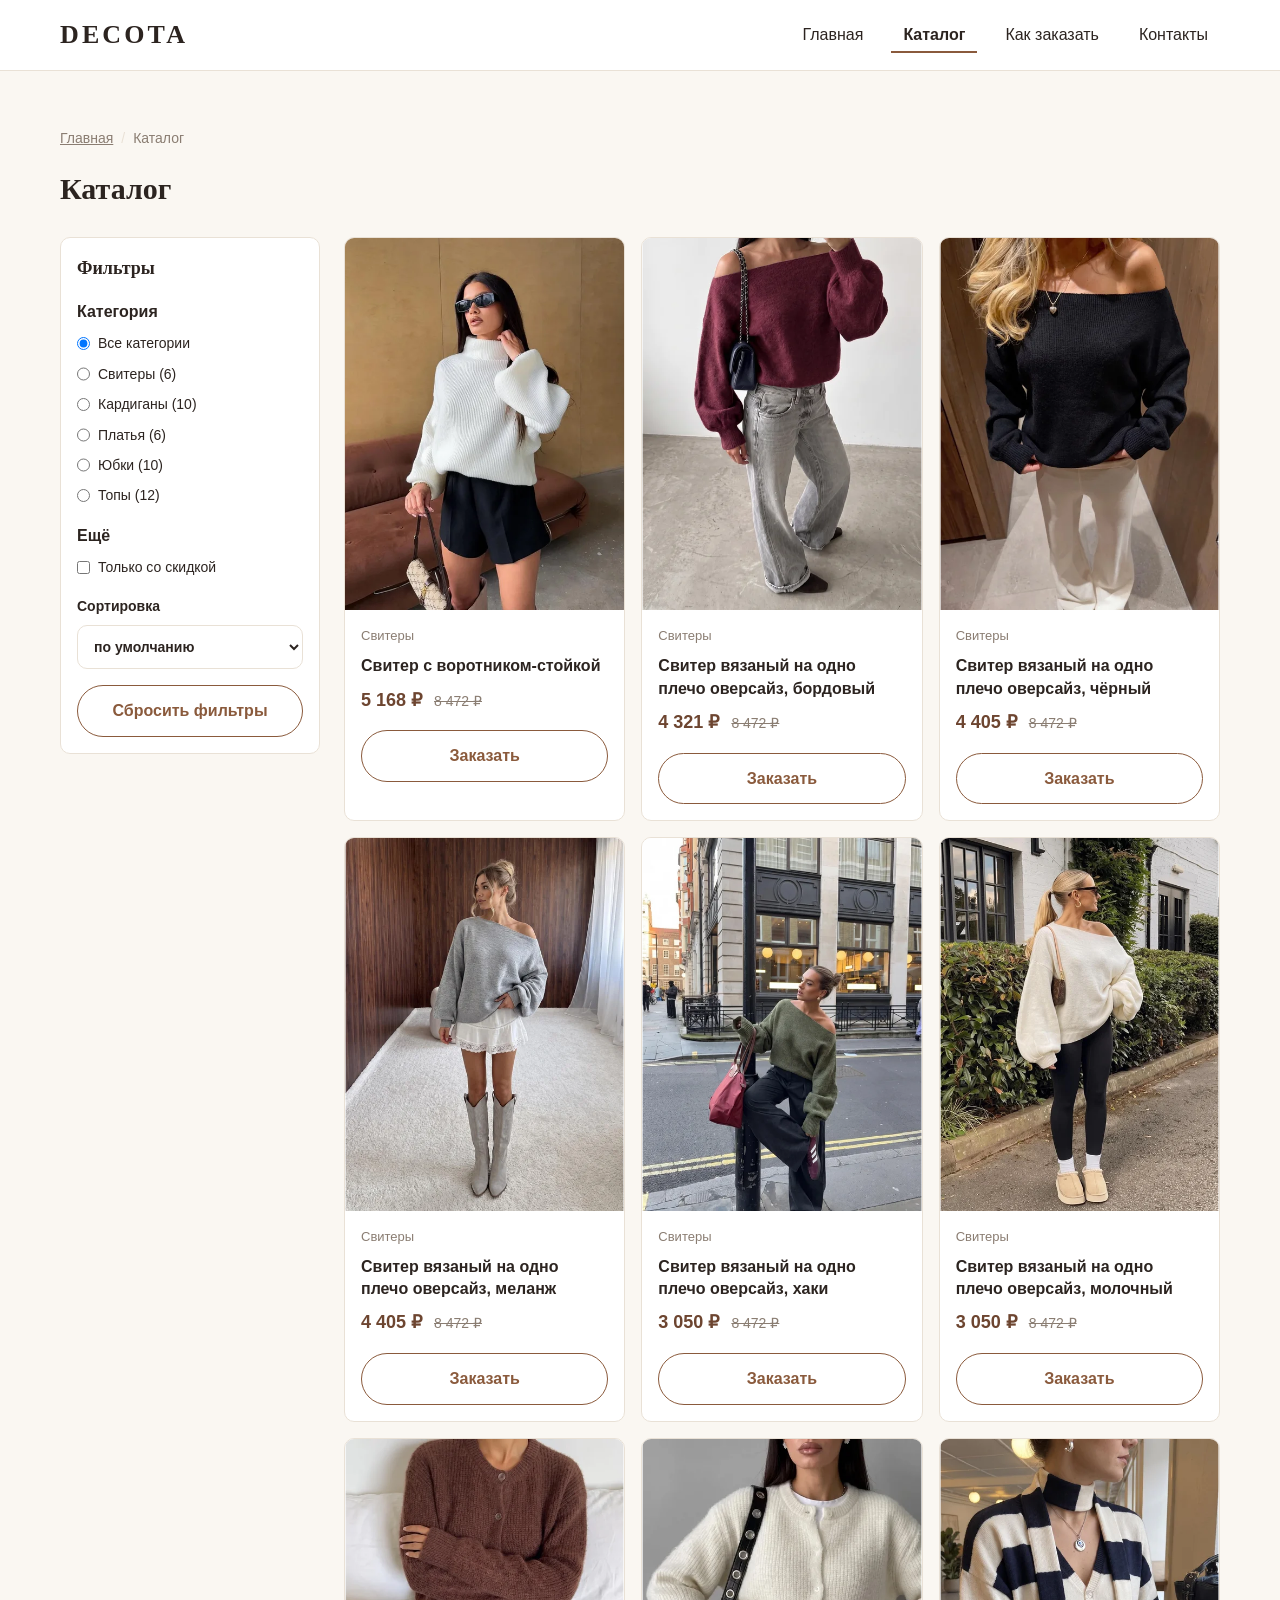
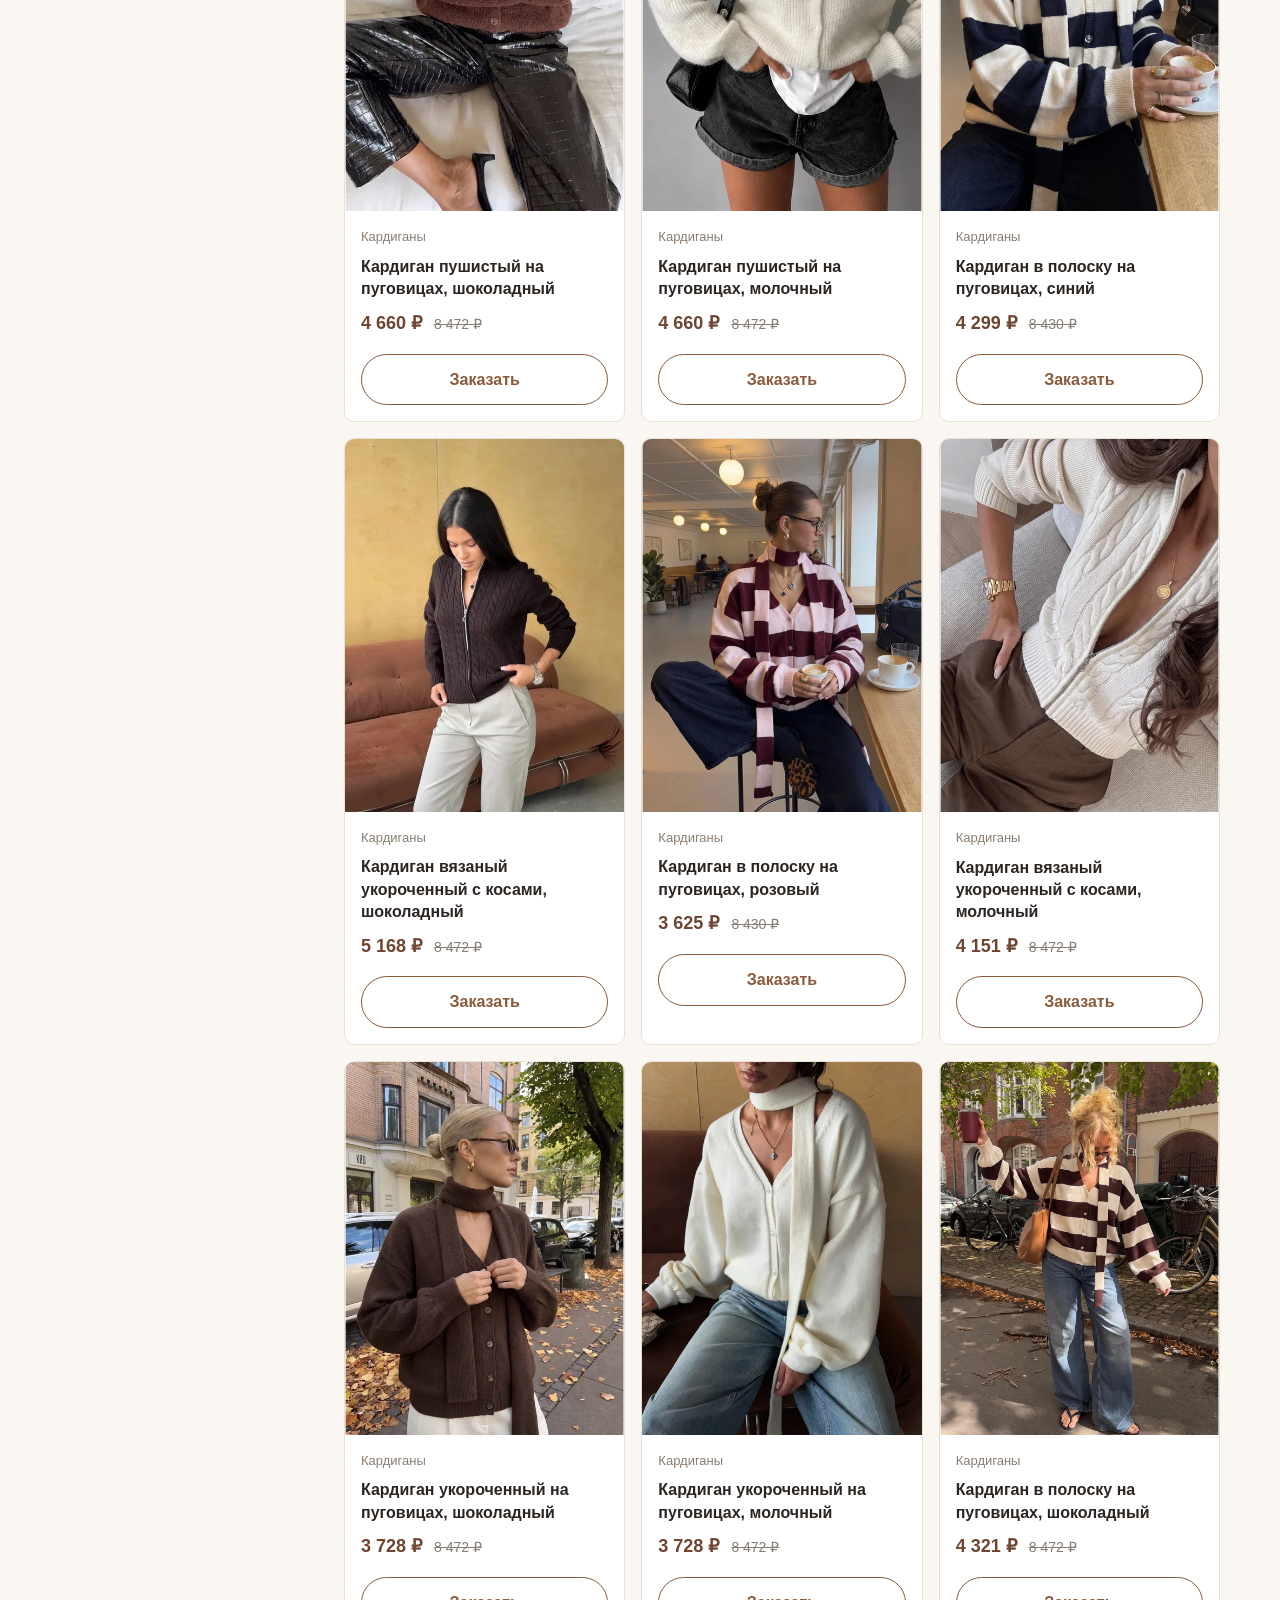
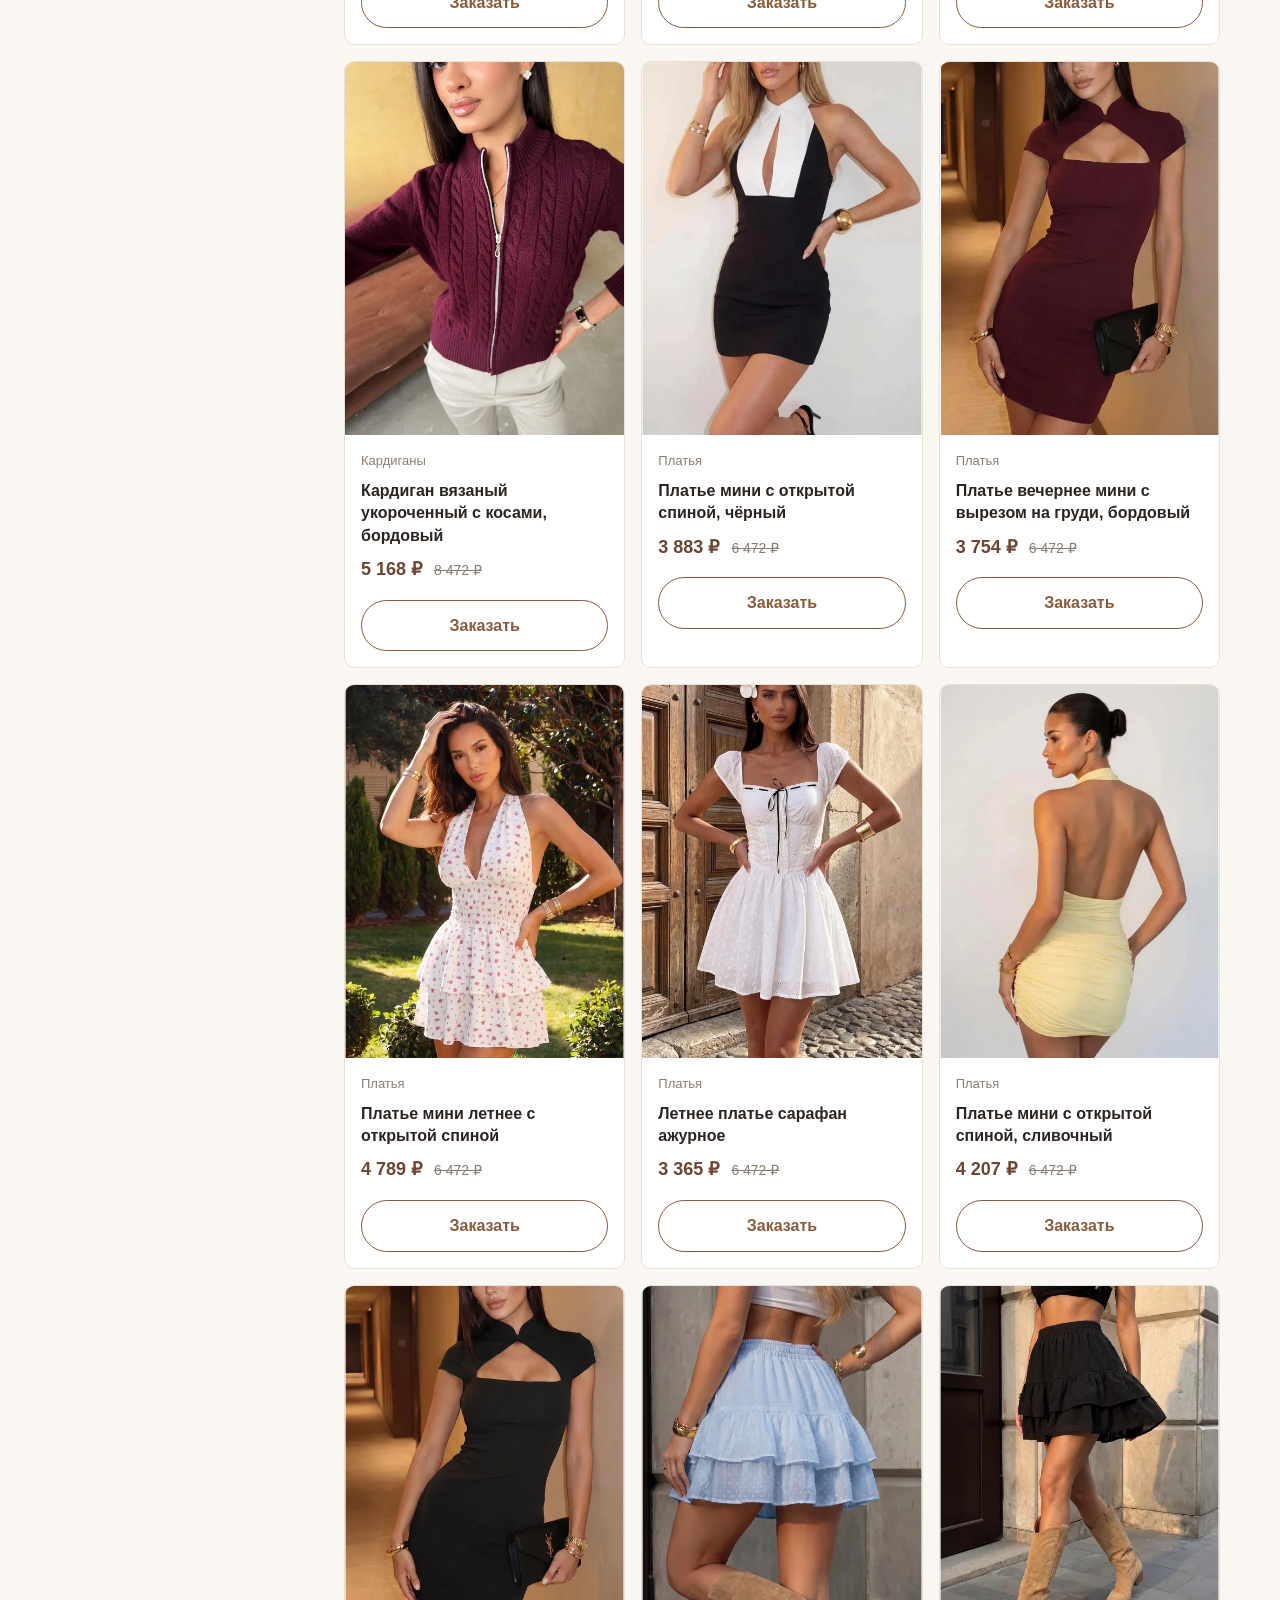
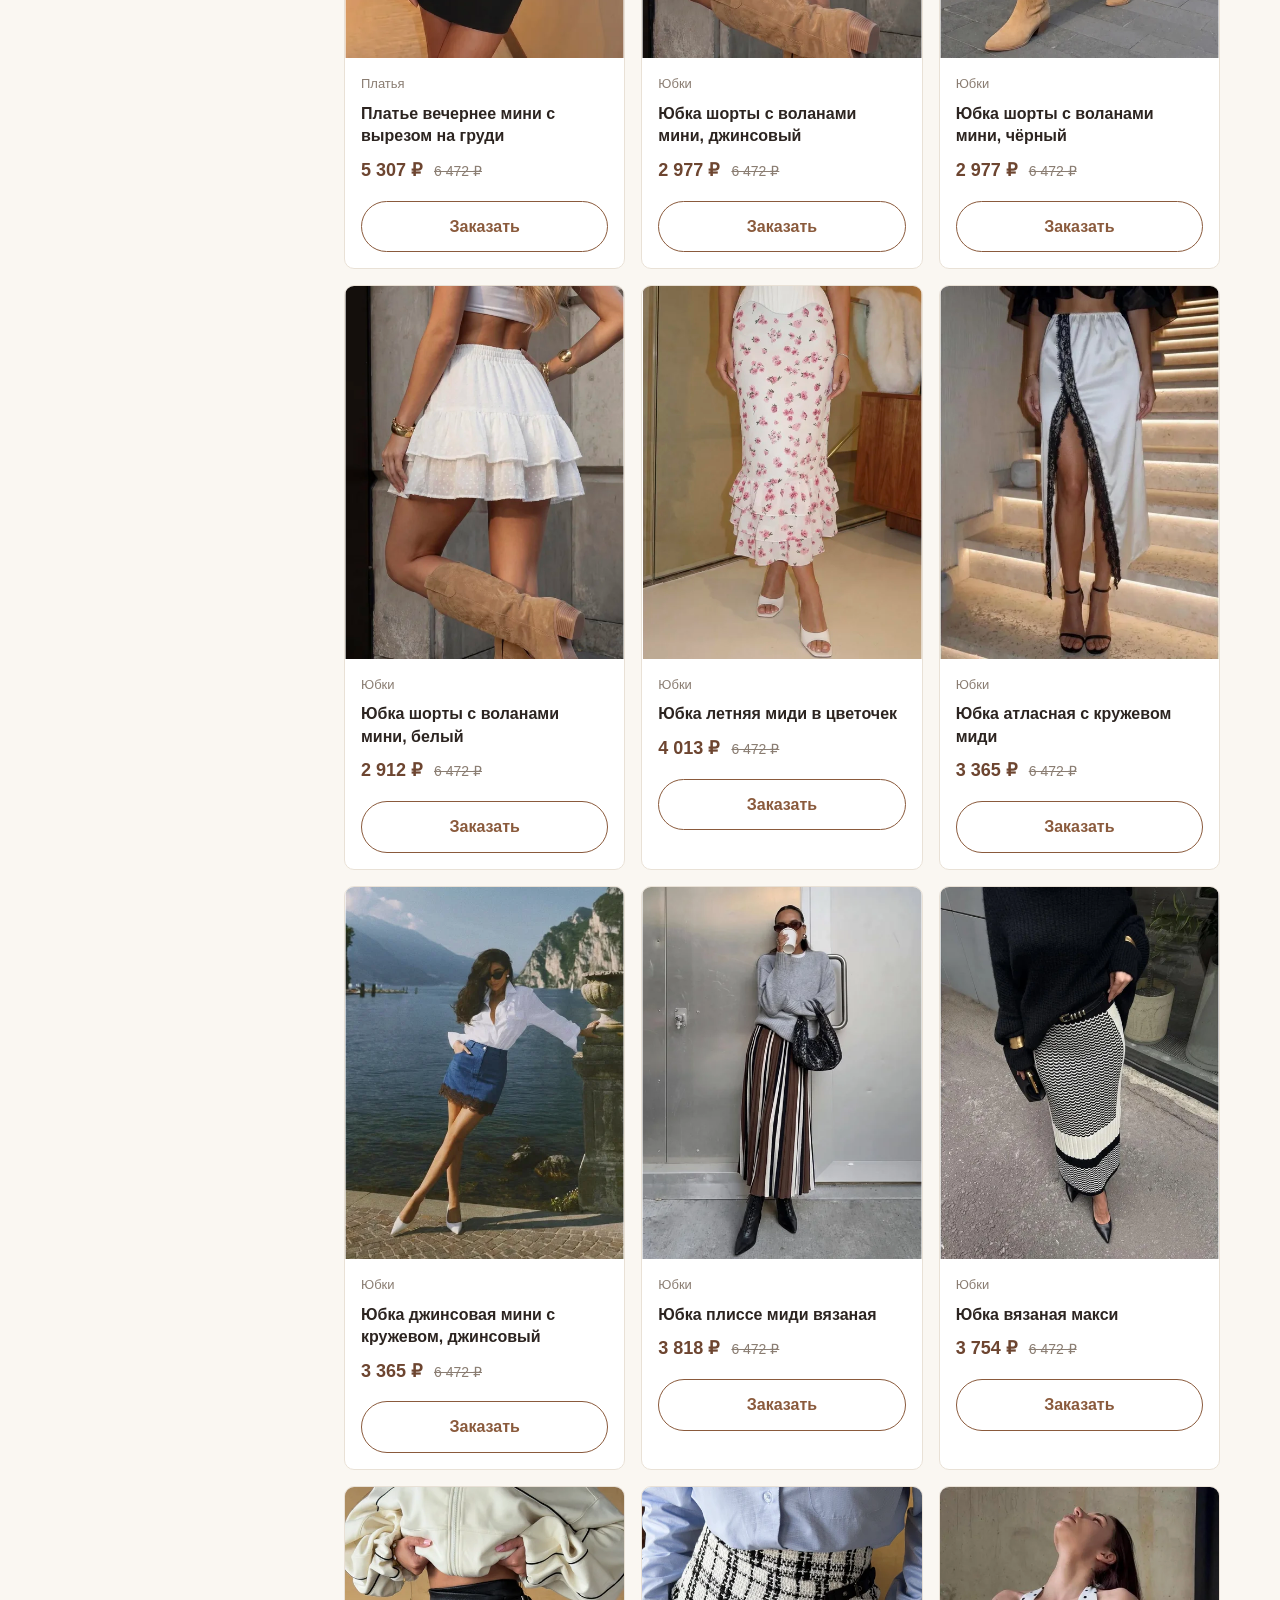
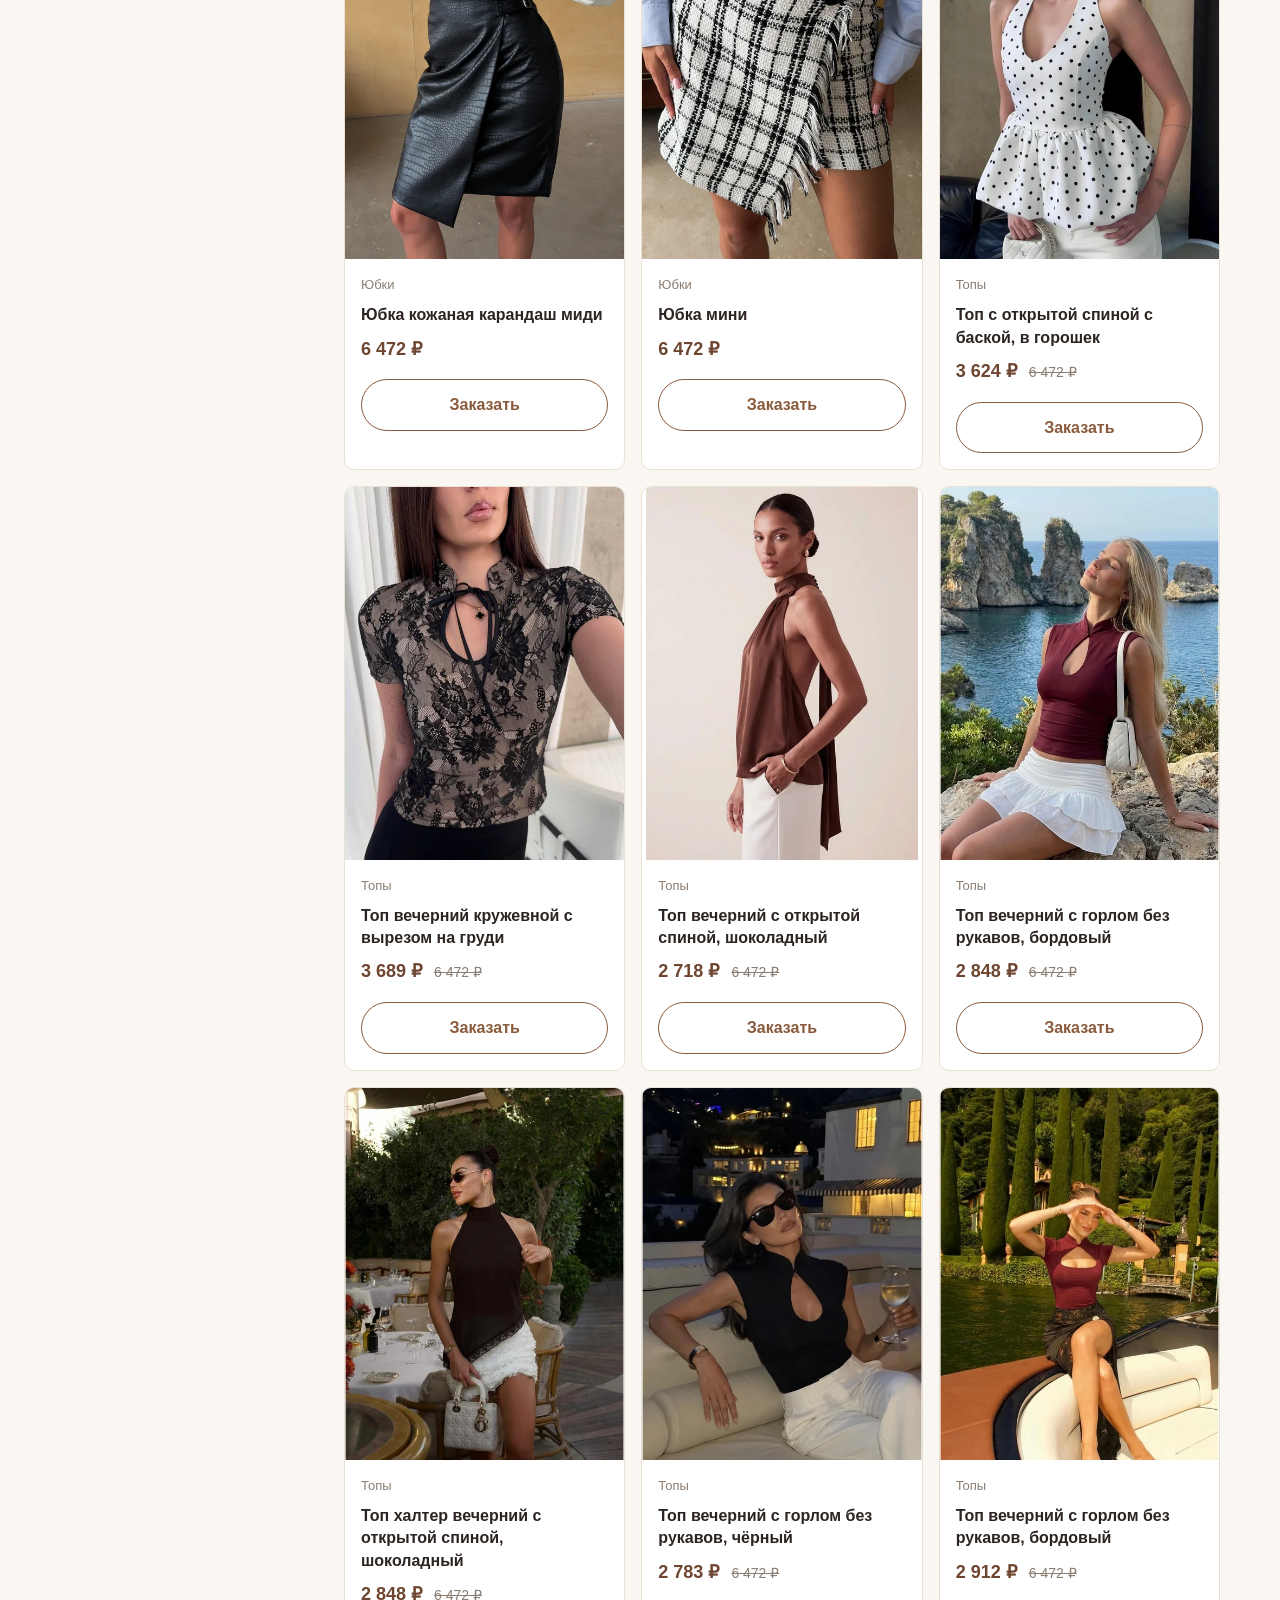
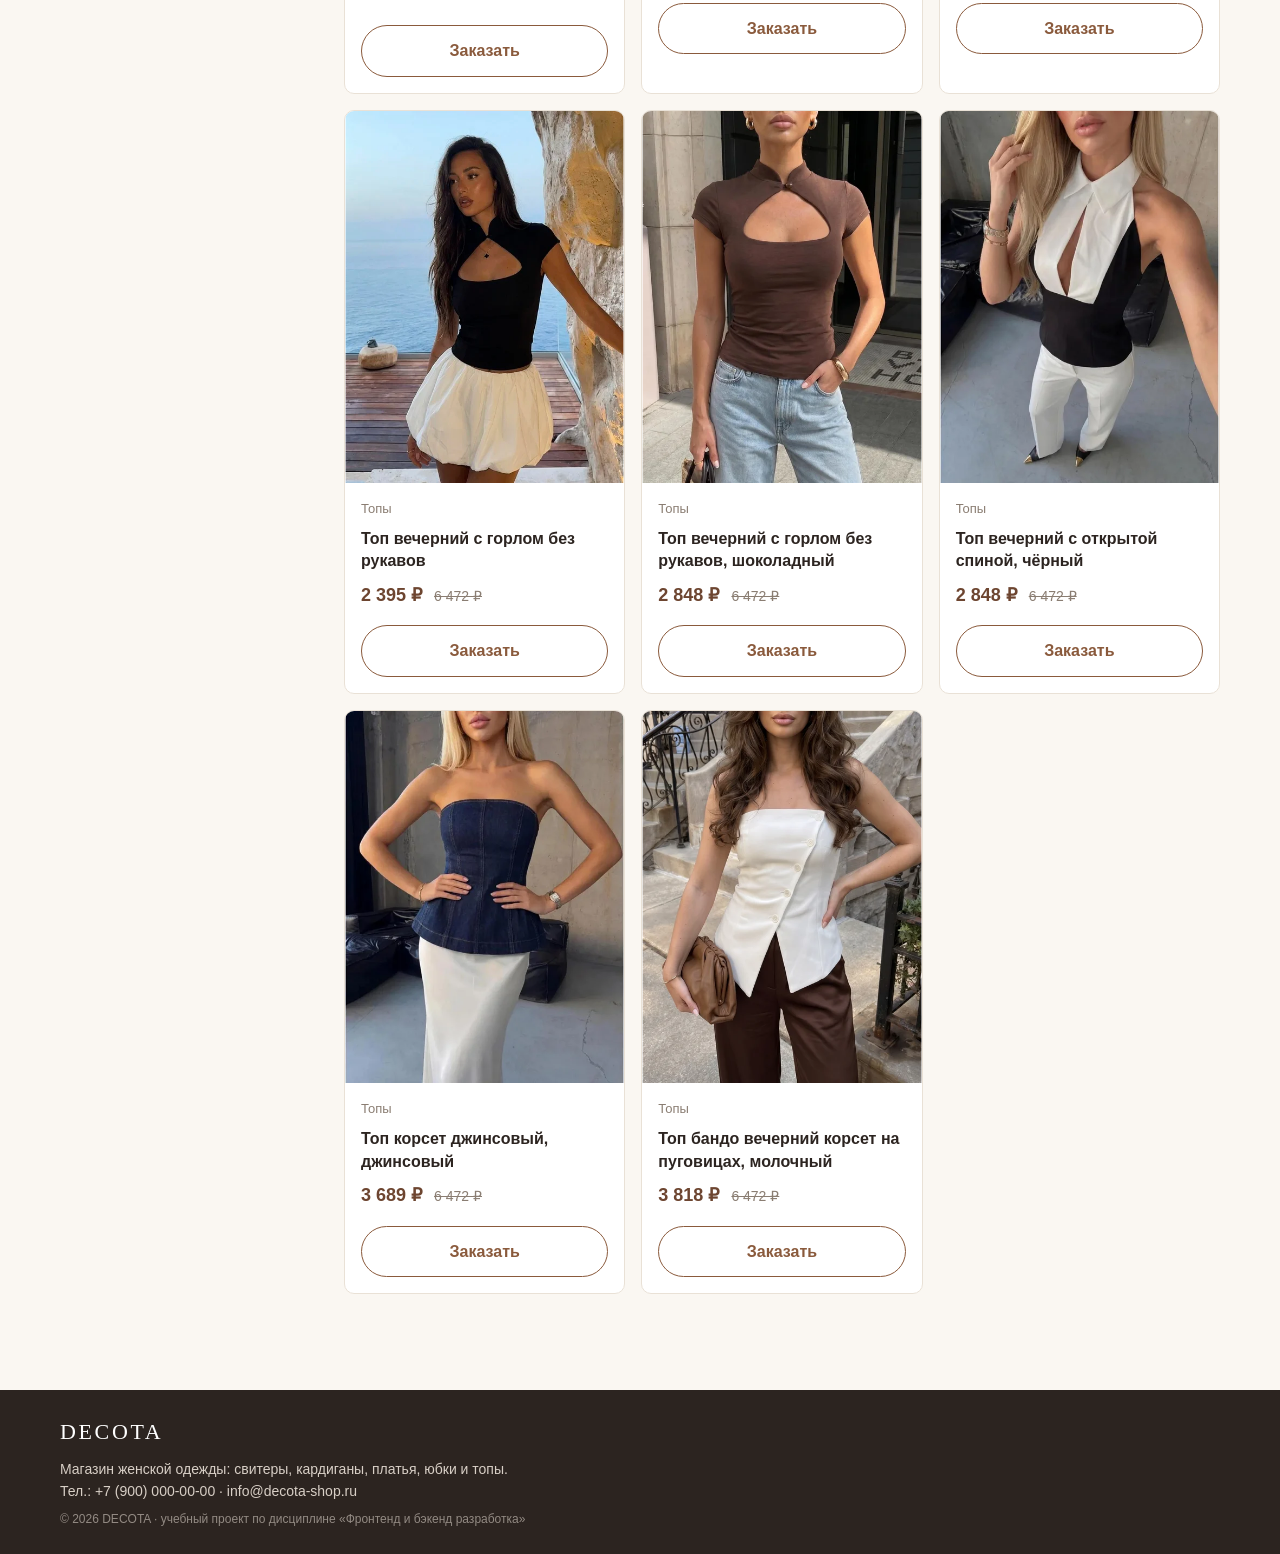
==== commit c52af92c: "feat: перенос основы проекта КР-1 и каталог товаров DECOTA" ====
--- a/catalog.html
+++ b/catalog.html
@@ -6,7 +6,6 @@
   <title>Каталог — DECOTA</title>
   <meta name="description" content="Каталог магазина DECOTA: 44 модели — свитеры, кардиганы, платья, юбки и топы.">
   <link rel="stylesheet" href="css/style.css">
-  <link rel="stylesheet" href="css/responsive.css">
 </head>
 <body class="page">
   <header class="site-header">
@@ -111,7 +110,7 @@
   </div>
 </article><article class="product-card" data-cat="Свитеры" data-price="3049.92" data-disc="1">
   
-  <img src="images/1287420220-516.webp" srcset="images/1287420220-246.webp 246w, images/1287420220-516.webp 516w, images/1287420220-900.webp 900w" sizes="(max-width: 639px) 100vw, (max-width: 1023px) 50vw, 280px" alt="Свитер вязаный на одно плечо оверсайз, молочный" width="516" height="688" loading="lazy" class="product-card__image">
+  <img src="images/1287420220-516.webp" alt="Свитер вязаный на одно плечо оверсайз, молочный" width="516" height="688" loading="lazy" class="product-card__image">
   <div class="product-card__body">
     <span class="product-card__category">Свитеры</span>
     <h3 class="product-card__title">Свитер вязаный на одно плечо оверсайз, молочный</h3>
@@ -123,7 +122,7 @@
   </div>
 </article><article class="product-card" data-cat="Кардиганы" data-price="4659.6" data-disc="1">
   
-  <img src="images/1579501325-516.webp" srcset="images/1579501325-246.webp 246w, images/1579501325-516.webp 516w, images/1579501325-900.webp 900w" sizes="(max-width: 639px) 100vw, (max-width: 1023px) 50vw, 280px" alt="Кардиган пушистый на пуговицах, шоколадный" width="516" height="688" loading="lazy" class="product-card__image">
+  <img src="images/1579501325-516.webp" alt="Кардиган пушистый на пуговицах, шоколадный" width="516" height="688" loading="lazy" class="product-card__image">
   <div class="product-card__body">
     <span class="product-card__category">Кардиганы</span>
     <h3 class="product-card__title">Кардиган пушистый на пуговицах, шоколадный</h3>
@@ -135,7 +134,7 @@
   </div>
 </article><article class="product-card" data-cat="Кардиганы" data-price="4659.6" data-disc="1">
   
-  <img src="images/1579501326-516.webp" srcset="images/1579501326-246.webp 246w, images/1579501326-516.webp 516w, images/1579501326-900.webp 900w" sizes="(max-width: 639px) 100vw, (max-width: 1023px) 50vw, 280px" alt="Кардиган пушистый на пуговицах, молочный" width="516" height="688" loading="lazy" class="product-card__image">
+  <img src="images/1579501326-516.webp" alt="Кардиган пушистый на пуговицах, молочный" width="516" height="688" loading="lazy" class="product-card__image">
   <div class="product-card__body">
     <span class="product-card__category">Кардиганы</span>
     <h3 class="product-card__title">Кардиган пушистый на пуговицах, молочный</h3>
@@ -147,7 +146,7 @@
   </div>
 </article><article class="product-card" data-cat="Кардиганы" data-price="4299.3" data-disc="1">
   
-  <img src="images/1995212557-516.webp" srcset="images/1995212557-246.webp 246w, images/1995212557-516.webp 516w, images/1995212557-900.webp 900w" sizes="(max-width: 639px) 100vw, (max-width: 1023px) 50vw, 280px" alt="Кардиган в полоску на пуговицах, синий" width="516" height="688" loading="lazy" class="product-card__image">
+  <img src="images/1995212557-516.webp" alt="Кардиган в полоску на пуговицах, синий" width="516" height="688" loading="lazy" class="product-card__image">
   <div class="product-card__body">
     <span class="product-card__category">Кардиганы</span>
     <h3 class="product-card__title">Кардиган в полоску на пуговицах, синий</h3>
--- a/css/style.css
+++ b/css/style.css
@@ -0,0 +1,797 @@
+/* Базовые стили магазина DECOTA (основа из контрольной работы №1).
+   Адаптивные переопределения вынесены в responsive.css. */
+
+:root {
+  --color-bg: #faf7f2;
+  --color-surface: #ffffff;
+  --color-ink: #2c2420;
+  --color-muted: #8a7d72;
+  --color-accent: #8a5a3c;
+  --color-accent-dark: #6d4530;
+  --color-border: #e9e1d6;
+  --color-badge: #b23a48;
+  --radius: 10px;
+  --space-xs: 8px;
+  --space-sm: 12px;
+  --space-md: 16px;
+  --space-lg: 24px;
+  --space-xl: 40px;
+}
+
+* {
+  margin: 0;
+  padding: 0;
+  box-sizing: border-box;
+}
+
+body {
+  font-family: -apple-system, "Segoe UI", Roboto, Arial, sans-serif;
+  font-size: 16px;
+  line-height: 1.6;
+  color: var(--color-ink);
+  background: var(--color-bg);
+}
+
+.container {
+  width: min(100% - 32px, 1160px);
+  margin-inline: auto;
+}
+
+a {
+  color: var(--color-accent);
+}
+
+img {
+  max-width: 100%;
+  height: auto;
+}
+
+/* ---------- шапка ---------- */
+
+.site-header {
+  position: sticky;
+  top: 0;
+  z-index: 100;
+  background: var(--color-surface);
+  border-bottom: 1px solid var(--color-border);
+}
+
+.site-header__inner {
+  display: flex;
+  align-items: center;
+  justify-content: space-between;
+  gap: var(--space-lg);
+  padding-block: 14px;
+}
+
+.site-header__logo {
+  font-family: Georgia, "Times New Roman", serif;
+  font-size: 26px;
+  font-weight: 700;
+  letter-spacing: 0.12em;
+  color: var(--color-ink);
+  text-decoration: none;
+}
+
+.site-nav__list {
+  display: flex;
+  flex-wrap: wrap;
+  align-items: center;
+  gap: var(--space-md);
+  list-style: none;
+}
+
+.site-nav__link {
+  padding: 8px 12px;
+  color: var(--color-ink);
+  text-decoration: none;
+}
+
+.site-nav__link:hover,
+.site-nav__link:focus-visible {
+  color: var(--color-accent);
+}
+
+.site-nav__link--active {
+  font-weight: 600;
+  border-bottom: 2px solid var(--color-accent);
+}
+
+/* ---------- hero ---------- */
+
+.hero {
+  background: linear-gradient(180deg, #f3ece2 0%, var(--color-bg) 100%);
+}
+
+.hero__inner {
+  display: grid;
+  grid-template-columns: minmax(0, 1fr) minmax(320px, 460px);
+  gap: var(--space-xl);
+  align-items: center;
+  padding-block: var(--space-xl);
+}
+
+.hero__tag {
+  display: inline-block;
+  margin-bottom: var(--space-md);
+  padding: 4px 12px;
+  border: 1px solid var(--color-accent);
+  border-radius: 999px;
+  font-size: 14px;
+  color: var(--color-accent);
+}
+
+.hero__title {
+  font-family: Georgia, "Times New Roman", serif;
+  font-size: 46px;
+  line-height: 1.15;
+}
+
+.hero__text {
+  margin-top: var(--space-md);
+  max-width: 480px;
+  color: var(--color-muted);
+  font-size: 17px;
+}
+
+.hero__actions {
+  display: flex;
+  flex-wrap: wrap;
+  gap: var(--space-sm);
+  margin-top: var(--space-lg);
+}
+
+.hero__image {
+  border-radius: var(--radius);
+}
+
+/* ---------- секции ---------- */
+
+.section {
+  padding-block: clamp(24px, 5vw, 56px);
+}
+
+.section--muted {
+  background: #f3ede4;
+}
+
+.section__title {
+  font-family: Georgia, "Times New Roman", serif;
+  font-size: 30px;
+  margin-bottom: var(--space-lg);
+}
+
+.section__more {
+  margin-top: var(--space-lg);
+}
+
+/* ---------- категории ---------- */
+
+.categories-grid {
+  display: grid;
+  grid-template-columns: repeat(5, minmax(0, 1fr));
+  gap: var(--space-md);
+}
+
+.category-card {
+  position: relative;
+  display: block;
+  border-radius: var(--radius);
+  overflow: hidden;
+  color: #fff;
+  text-decoration: none;
+}
+
+.category-card__image {
+  display: block;
+  width: 100%;
+  aspect-ratio: 3 / 4;
+  object-fit: cover;
+  transition: transform 0.3s ease;
+}
+
+.category-card:hover .category-card__image {
+  transform: scale(1.04);
+}
+
+.category-card__name {
+  position: absolute;
+  left: var(--space-sm);
+  bottom: calc(var(--space-sm) + 22px);
+  font-family: Georgia, serif;
+  font-size: 20px;
+  text-shadow: 0 1px 4px rgb(0 0 0 / 0.5);
+}
+
+.category-card__count {
+  position: absolute;
+  left: var(--space-sm);
+  bottom: var(--space-sm);
+  font-size: 13px;
+  opacity: 0.9;
+}
+
+/* ---------- карточки товаров ---------- */
+
+.products-grid {
+  display: grid;
+  grid-template-columns: repeat(4, minmax(0, 1fr));
+  gap: var(--space-md);
+}
+
+.product-card {
+  position: relative;
+  display: flex;
+  flex-direction: column;
+  background: var(--color-surface);
+  border: 1px solid var(--color-border);
+  border-radius: var(--radius);
+  overflow: hidden;
+}
+
+.product-card__image {
+  display: block;
+  width: 100%;
+  aspect-ratio: 3 / 4;
+  object-fit: cover;
+}
+
+.product-card__body {
+  display: flex;
+  flex-direction: column;
+  gap: var(--space-xs);
+  padding: var(--space-md);
+}
+
+.product-card__category {
+  font-size: 13px;
+  color: var(--color-muted);
+}
+
+.product-card__title {
+  font-size: 16px;
+  line-height: 1.4;
+}
+
+.product-card__prices {
+  display: flex;
+  align-items: baseline;
+  gap: var(--space-sm);
+  margin-top: auto;
+}
+
+.product-card__price {
+  font-size: 18px;
+  font-weight: 700;
+  color: var(--color-accent-dark);
+}
+
+.product-card__old-price {
+  color: var(--color-muted);
+  font-size: 14px;
+}
+
+.product-card__badge {
+  position: absolute;
+  top: var(--space-sm);
+  left: var(--space-sm);
+  padding: 3px 10px;
+  border-radius: 999px;
+  background: var(--color-badge);
+  color: #fff;
+  font-size: 12px;
+  z-index: 2;
+}
+
+.product-card__button {
+  margin-top: var(--space-xs);
+}
+
+/* ---------- преимущества ---------- */
+
+.advantages-grid {
+  display: grid;
+  grid-template-columns: repeat(4, minmax(0, 1fr));
+  gap: var(--space-md);
+}
+
+.advantage {
+  background: var(--color-surface);
+  border: 1px solid var(--color-border);
+  border-radius: var(--radius);
+  padding: var(--space-lg) var(--space-md);
+}
+
+.advantage__title {
+  font-family: Georgia, serif;
+  font-size: 18px;
+  margin-bottom: var(--space-xs);
+}
+
+.advantage__text {
+  font-size: 14px;
+  color: var(--color-muted);
+}
+
+/* ---------- CTA ---------- */
+
+.cta {
+  background: var(--color-surface);
+  border: 1px solid var(--color-border);
+  border-radius: var(--radius);
+  padding: var(--space-xl) var(--space-lg);
+  text-align: center;
+}
+
+.cta__title {
+  font-family: Georgia, serif;
+  font-size: 26px;
+}
+
+.cta__text {
+  max-width: 560px;
+  margin: var(--space-sm) auto var(--space-lg);
+  color: var(--color-muted);
+}
+
+/* ---------- хлебные крошки ---------- */
+
+.breadcrumbs {
+  display: flex;
+  flex-wrap: wrap;
+  gap: var(--space-xs);
+  margin-bottom: var(--space-md);
+  font-size: 14px;
+  color: var(--color-muted);
+}
+
+.breadcrumbs__link {
+  color: var(--color-muted);
+}
+
+.breadcrumbs__separator {
+  color: var(--color-border);
+}
+
+/* ---------- каталог: фильтры + сетка ---------- */
+
+.catalog-layout {
+  display: grid;
+  grid-template-columns: 260px minmax(0, 1fr);
+  gap: var(--space-lg);
+  align-items: start;
+}
+
+.catalog-filters {
+  position: sticky;
+  top: 88px;
+  display: grid;
+  gap: var(--space-md);
+  background: var(--color-surface);
+  border: 1px solid var(--color-border);
+  border-radius: var(--radius);
+  padding: var(--space-md);
+}
+
+.catalog-filters__title {
+  font-family: Georgia, serif;
+  font-size: 18px;
+}
+
+.catalog-filters__group {
+  border: none;
+  display: grid;
+  gap: var(--space-xs);
+}
+
+.catalog-filters__legend {
+  font-weight: 600;
+  padding-bottom: var(--space-xs);
+}
+
+.catalog-filters__option {
+  display: flex;
+  gap: var(--space-xs);
+  font-size: 14px;
+}
+
+.catalog-filters__sort {
+  display: grid;
+  gap: var(--space-xs);
+  font-size: 14px;
+  font-weight: 600;
+}
+
+.catalog-grid {
+  grid-template-columns: repeat(3, minmax(0, 1fr));
+}
+
+.catalog-empty {
+  padding: var(--space-lg);
+  color: var(--color-muted);
+  text-align: center;
+}
+
+/* ---------- страница товара ---------- */
+
+.product-layout {
+  display: grid;
+  grid-template-columns: minmax(280px, 460px) minmax(0, 1fr);
+  gap: var(--space-lg);
+  margin-bottom: var(--space-xl);
+}
+
+.product-gallery__main {
+  border-radius: var(--radius);
+  overflow: hidden;
+}
+
+.product-gallery__image {
+  display: block;
+  width: 100%;
+}
+
+.product-gallery__thumbs {
+  display: flex;
+  gap: var(--space-sm);
+  margin-top: var(--space-sm);
+}
+
+.product-gallery__thumb {
+  width: 84px;
+  padding: 0;
+  border: 2px solid transparent;
+  border-radius: var(--radius);
+  background: none;
+  cursor: pointer;
+  overflow: hidden;
+}
+
+.product-gallery__thumb:hover,
+.product-gallery__thumb--active {
+  border-color: var(--color-accent);
+}
+
+.product-gallery__thumb img {
+  display: block;
+  width: 100%;
+}
+
+.product-info__title {
+  font-family: Georgia, serif;
+  font-size: 32px;
+  margin-bottom: var(--space-sm);
+}
+
+.product-info__prices {
+  display: flex;
+  align-items: baseline;
+  gap: var(--space-sm);
+  margin-bottom: var(--space-md);
+}
+
+.product-info__price {
+  font-size: 26px;
+}
+
+.product-info__badge {
+  position: static;
+}
+
+.product-info__text {
+  color: var(--color-muted);
+  margin-bottom: var(--space-md);
+}
+
+.product-info__actions {
+  display: flex;
+  flex-wrap: wrap;
+  gap: var(--space-sm);
+  margin-bottom: var(--space-lg);
+}
+
+/* ---------- таблица характеристик ---------- */
+
+.table-wrapper {
+  width: 100%;
+  overflow-x: auto;
+  -webkit-overflow-scrolling: touch;
+}
+
+.product-table {
+  width: 100%;
+  min-width: 560px;
+  border-collapse: collapse;
+  background: var(--color-surface);
+}
+
+.product-table caption {
+  text-align: left;
+  font-family: Georgia, serif;
+  font-size: 18px;
+  padding-bottom: var(--space-sm);
+}
+
+.product-table th,
+.product-table td {
+  padding: 12px 14px;
+  border: 1px solid var(--color-border);
+  text-align: left;
+}
+
+.product-table th {
+  background: #f3ede4;
+}
+
+/* ---------- формы ---------- */
+
+.order-layout,
+.contacts-grid {
+  display: grid;
+  grid-template-columns: minmax(0, 1fr) 320px;
+  gap: var(--space-lg);
+  align-items: start;
+}
+
+.order-form {
+  display: grid;
+  gap: var(--space-md);
+  background: var(--color-surface);
+  border: 1px solid var(--color-border);
+  border-radius: var(--radius);
+  padding: var(--space-lg) var(--space-md);
+}
+
+.order-form__group {
+  display: grid;
+  gap: var(--space-xs);
+}
+
+.order-form__label {
+  font-size: 14px;
+  font-weight: 600;
+}
+
+.order-form__input,
+.order-form__textarea,
+.order-form__select {
+  width: 100%;
+  min-height: 44px;
+  padding: 10px 12px;
+  font: inherit;
+  color: var(--color-ink);
+  border: 1px solid var(--color-border);
+  border-radius: var(--radius);
+  background: #fff;
+}
+
+.order-form__textarea {
+  min-height: 120px;
+  resize: vertical;
+}
+
+.order-form__check {
+  display: flex;
+  gap: var(--space-xs);
+  font-size: 14px;
+  color: var(--color-muted);
+}
+
+.order-form__message {
+  color: #3d7a4a;
+  font-weight: 600;
+}
+
+.order-steps {
+  display: grid;
+  gap: var(--space-sm);
+}
+
+.order-steps__title {
+  font-family: Georgia, serif;
+  font-size: 20px;
+}
+
+.order-steps__list {
+  padding-left: 20px;
+  display: grid;
+  gap: var(--space-sm);
+}
+
+.order-steps__item {
+  color: var(--color-muted);
+}
+
+/* ---------- контакты ---------- */
+
+.contacts-list {
+  list-style: none;
+  display: grid;
+  gap: var(--space-md);
+}
+
+.contacts-item {
+  background: var(--color-surface);
+  border: 1px solid var(--color-border);
+  border-radius: var(--radius);
+  padding: var(--space-md);
+}
+
+.contacts-item__title {
+  font-family: Georgia, serif;
+  font-size: 18px;
+}
+
+.contacts-item__text {
+  color: var(--color-muted);
+}
+
+.contacts-form {
+  grid-template-columns: minmax(0, 1fr);
+}
+
+/* ---------- FAQ ---------- */
+
+.faq {
+  display: grid;
+  gap: var(--space-sm);
+  max-width: 760px;
+}
+
+.faq__item {
+  background: var(--color-surface);
+  border: 1px solid var(--color-border);
+  border-radius: var(--radius);
+  padding: var(--space-sm) var(--space-md);
+}
+
+.faq__question {
+  cursor: pointer;
+  font-weight: 600;
+}
+
+.faq__answer {
+  margin-top: var(--space-xs);
+  color: var(--color-muted);
+}
+
+/* ---------- кнопки ---------- */
+
+.btn {
+  display: inline-block;
+  padding: 12px 24px;
+  border: 1px solid var(--color-accent);
+  border-radius: 999px;
+  background: var(--color-accent);
+  color: #fff;
+  font: inherit;
+  font-weight: 600;
+  text-decoration: none;
+  text-align: center;
+  cursor: pointer;
+}
+
+.btn:hover,
+.btn:focus-visible {
+  background: var(--color-accent-dark);
+  border-color: var(--color-accent-dark);
+  color: #fff;
+}
+
+.btn--ghost {
+  background: transparent;
+  color: var(--color-accent);
+}
+
+.btn--ghost:hover,
+.btn--ghost:focus-visible {
+  background: var(--color-accent);
+  color: #fff;
+}
+
+/* ---------- модальное окно ---------- */
+
+.order-dialog {
+  width: min(100% - 32px, 460px);
+  border: none;
+  border-radius: var(--radius);
+  padding: 0;
+}
+
+.order-dialog::backdrop {
+  background: rgb(0 0 0 / 0.5);
+}
+
+.order-dialog__inner {
+  position: relative;
+  padding: var(--space-lg) var(--space-md) var(--space-md);
+}
+
+.order-dialog__title {
+  font-family: Georgia, serif;
+  font-size: 22px;
+}
+
+.order-dialog__product {
+  margin: var(--space-xs) 0 var(--space-md);
+  color: var(--color-muted);
+  font-size: 14px;
+}
+
+.order-dialog__form {
+  display: grid;
+  gap: var(--space-sm);
+}
+
+.order-dialog__close {
+  position: absolute;
+  top: var(--space-sm);
+  right: var(--space-sm);
+  width: 36px;
+  height: 36px;
+  border: none;
+  border-radius: 50%;
+  background: #f3ede4;
+  font-size: 16px;
+  cursor: pointer;
+}
+
+.order-dialog__message {
+  color: #3d7a4a;
+  font-weight: 600;
+}
+
+/* ---------- кнопка «наверх» ---------- */
+
+.back-to-top {
+  position: fixed;
+  right: 32px;
+  bottom: 32px;
+  z-index: 90;
+  width: 44px;
+  height: 44px;
+  border: none;
+  border-radius: 50%;
+  background: var(--color-accent);
+  color: #fff;
+  font-size: 18px;
+  cursor: pointer;
+  opacity: 0;
+  pointer-events: none;
+  transition: opacity 0.3s ease;
+}
+
+.back-to-top--visible {
+  opacity: 1;
+  pointer-events: auto;
+}
+
+/* ---------- подвал ---------- */
+
+.site-footer {
+  margin-top: var(--space-xl);
+  padding-block: var(--space-lg);
+  background: var(--color-ink);
+  color: #d8cfc6;
+}
+
+.site-footer__inner {
+  display: grid;
+  gap: var(--space-xs);
+}
+
+.site-footer__logo {
+  font-family: Georgia, serif;
+  font-size: 22px;
+  letter-spacing: 0.12em;
+  color: #fff;
+}
+
+.site-footer__note {
+  font-size: 14px;
+}
+
+.site-footer__copy {
+  font-size: 12px;
+  opacity: 0.6;
+}
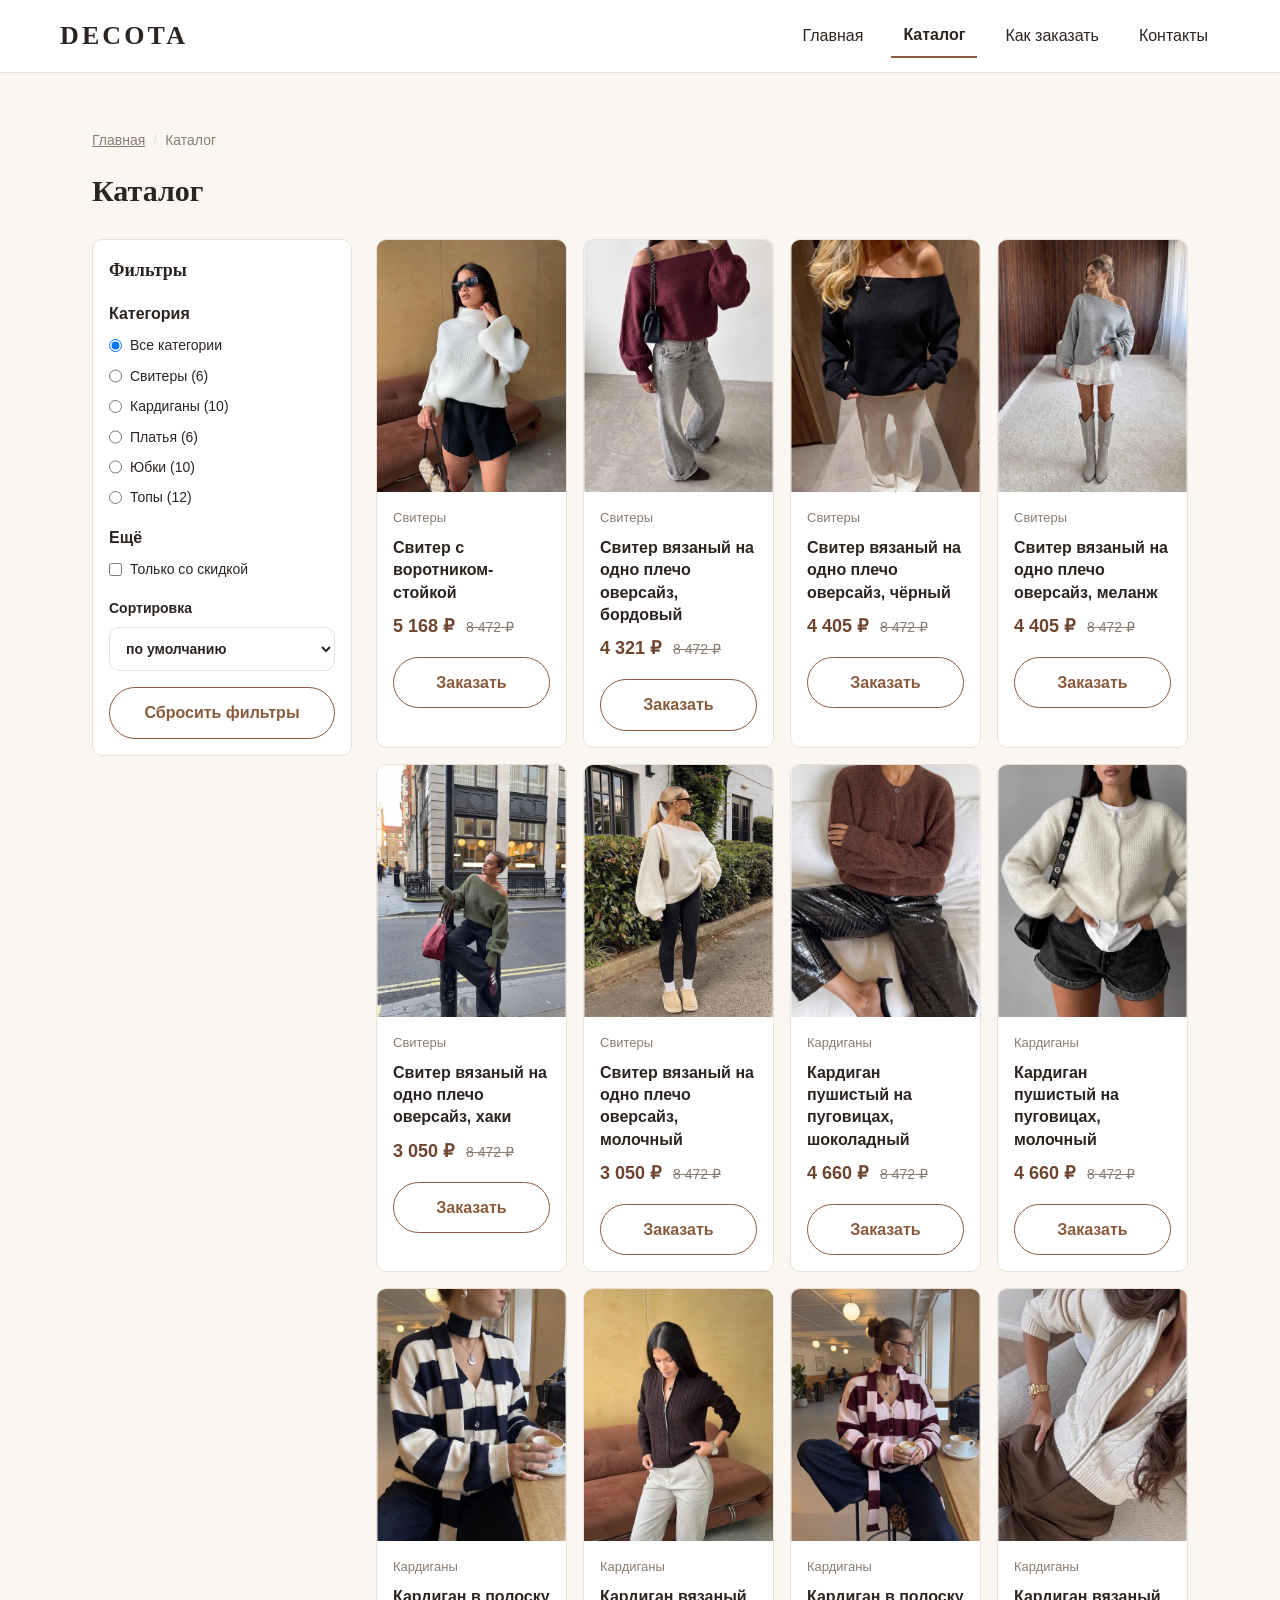
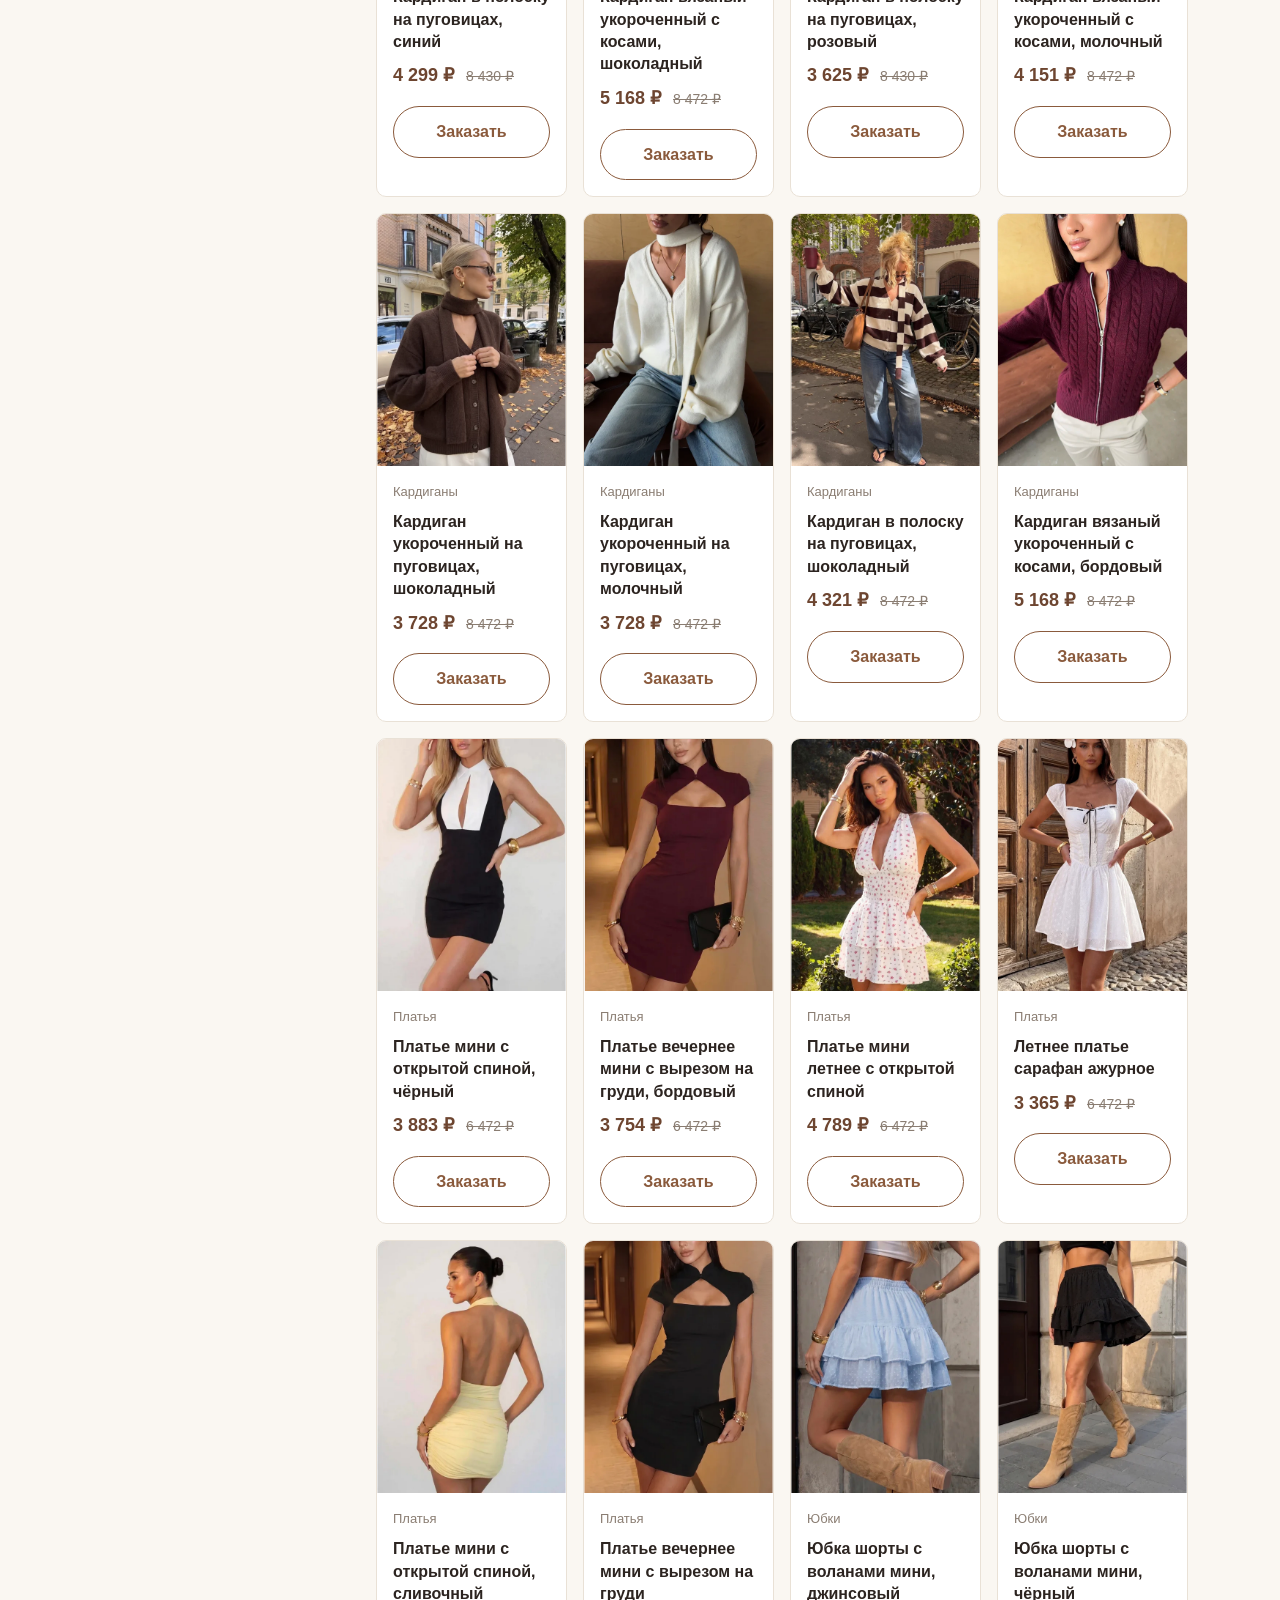
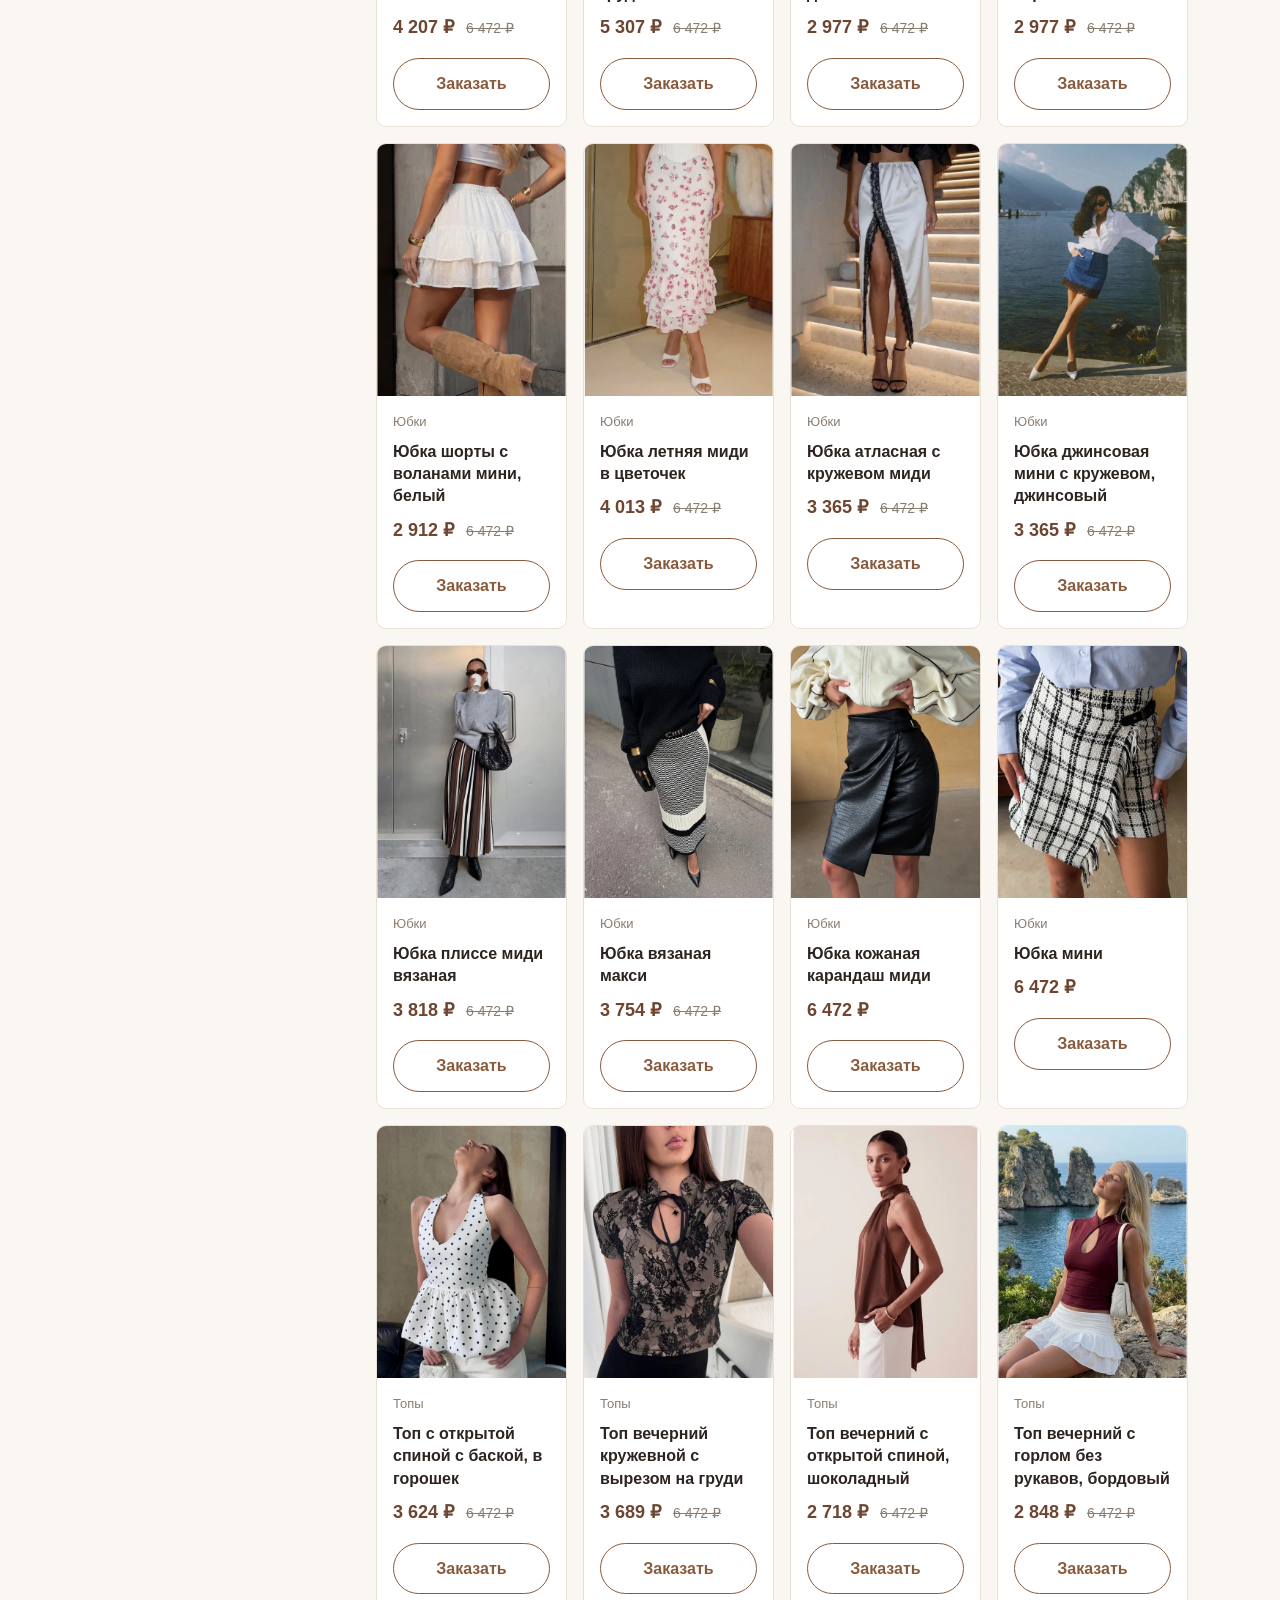
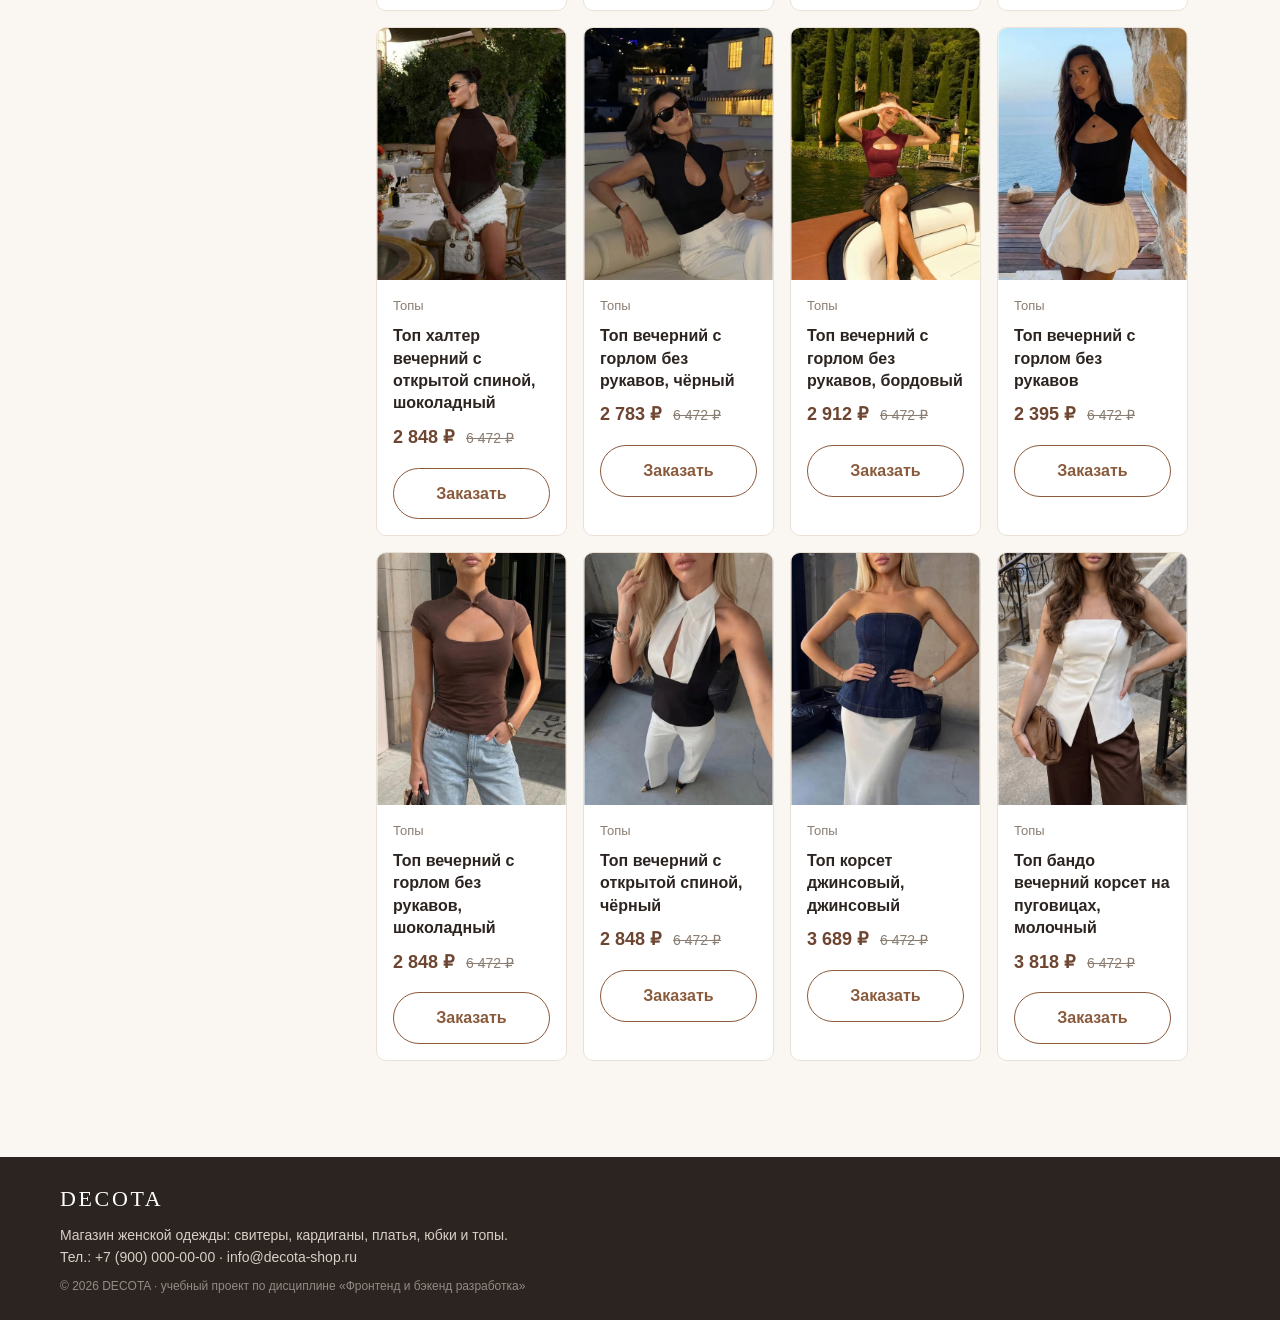
==== commit 79876de9: "Merge pull request #1 from zchuby/feature/responsive-layout Add responsive layout styles" ====
--- a/catalog.html
+++ b/catalog.html
@@ -6,6 +6,7 @@
   <title>Каталог — DECOTA</title>
   <meta name="description" content="Каталог магазина DECOTA: 44 модели — свитеры, кардиганы, платья, юбки и топы.">
   <link rel="stylesheet" href="css/style.css">
+  <link rel="stylesheet" href="css/responsive.css">
 </head>
 <body class="page">
   <header class="site-header">
@@ -110,7 +111,7 @@
   </div>
 </article><article class="product-card" data-cat="Свитеры" data-price="3049.92" data-disc="1">
   
-  <img src="images/1287420220-516.webp" alt="Свитер вязаный на одно плечо оверсайз, молочный" width="516" height="688" loading="lazy" class="product-card__image">
+  <img src="images/1287420220-516.webp" srcset="images/1287420220-246.webp 246w, images/1287420220-516.webp 516w, images/1287420220-900.webp 900w" sizes="(max-width: 639px) 100vw, (max-width: 1023px) 50vw, 280px" alt="Свитер вязаный на одно плечо оверсайз, молочный" width="516" height="688" loading="lazy" class="product-card__image">
   <div class="product-card__body">
     <span class="product-card__category">Свитеры</span>
     <h3 class="product-card__title">Свитер вязаный на одно плечо оверсайз, молочный</h3>
@@ -122,7 +123,7 @@
   </div>
 </article><article class="product-card" data-cat="Кардиганы" data-price="4659.6" data-disc="1">
   
-  <img src="images/1579501325-516.webp" alt="Кардиган пушистый на пуговицах, шоколадный" width="516" height="688" loading="lazy" class="product-card__image">
+  <img src="images/1579501325-516.webp" srcset="images/1579501325-246.webp 246w, images/1579501325-516.webp 516w, images/1579501325-900.webp 900w" sizes="(max-width: 639px) 100vw, (max-width: 1023px) 50vw, 280px" alt="Кардиган пушистый на пуговицах, шоколадный" width="516" height="688" loading="lazy" class="product-card__image">
   <div class="product-card__body">
     <span class="product-card__category">Кардиганы</span>
     <h3 class="product-card__title">Кардиган пушистый на пуговицах, шоколадный</h3>
@@ -134,7 +135,7 @@
   </div>
 </article><article class="product-card" data-cat="Кардиганы" data-price="4659.6" data-disc="1">
   
-  <img src="images/1579501326-516.webp" alt="Кардиган пушистый на пуговицах, молочный" width="516" height="688" loading="lazy" class="product-card__image">
+  <img src="images/1579501326-516.webp" srcset="images/1579501326-246.webp 246w, images/1579501326-516.webp 516w, images/1579501326-900.webp 900w" sizes="(max-width: 639px) 100vw, (max-width: 1023px) 50vw, 280px" alt="Кардиган пушистый на пуговицах, молочный" width="516" height="688" loading="lazy" class="product-card__image">
   <div class="product-card__body">
     <span class="product-card__category">Кардиганы</span>
     <h3 class="product-card__title">Кардиган пушистый на пуговицах, молочный</h3>
@@ -146,7 +147,7 @@
   </div>
 </article><article class="product-card" data-cat="Кардиганы" data-price="4299.3" data-disc="1">
   
-  <img src="images/1995212557-516.webp" alt="Кардиган в полоску на пуговицах, синий" width="516" height="688" loading="lazy" class="product-card__image">
+  <img src="images/1995212557-516.webp" srcset="images/1995212557-246.webp 246w, images/1995212557-516.webp 516w, images/1995212557-900.webp 900w" sizes="(max-width: 639px) 100vw, (max-width: 1023px) 50vw, 280px" alt="Кардиган в полоску на пуговицах, синий" width="516" height="688" loading="lazy" class="product-card__image">
   <div class="product-card__body">
     <span class="product-card__category">Кардиганы</span>
     <h3 class="product-card__title">Кардиган в полоску на пуговицах, синий</h3>
--- a/css/responsive.css
+++ b/css/responsive.css
@@ -0,0 +1,258 @@
+/*
+  Адаптивные стили для контрольной работы №3.
+  Подход: Mobile First.
+  Базовые стили рассчитаны на мобильный экран.
+  Расширения добавляются через min-width медиазапросы.
+*/
+
+*,
+*::before,
+*::after {
+  box-sizing: border-box;
+}
+
+html {
+  scroll-behavior: smooth;
+}
+
+img,
+video {
+  max-width: 100%;
+  height: auto;
+}
+
+body {
+  overflow-x: hidden;
+}
+
+.container,
+.main,
+.section {
+  width: min(100% - 32px, 1160px);
+  margin-inline: auto;
+}
+
+/* ---------- шапка: на мобильном без прилипания, меню в колонку ---------- */
+
+.site-header {
+  position: static;
+}
+
+.site-header__inner {
+  flex-direction: column;
+  align-items: flex-start;
+}
+
+.site-nav__list {
+  flex-direction: column;
+  align-items: flex-start;
+  gap: var(--space-xs, 8px);
+  width: 100%;
+}
+
+.site-nav__link {
+  display: block;
+  width: 100%;
+  padding: 12px 16px;
+}
+
+/* ---------- hero: одна колонка ---------- */
+
+.hero__inner {
+  grid-template-columns: minmax(0, 1fr);
+}
+
+.hero__title {
+  font-size: clamp(28px, 7vw, 46px);
+}
+
+.hero__image {
+  width: 100%;
+  max-width: 520px;
+  margin-inline: auto;
+}
+
+/* ---------- категории ---------- */
+
+.categories-grid {
+  grid-template-columns: repeat(2, minmax(0, 1fr));
+}
+
+.category-card__name {
+  font-size: 17px;
+  bottom: calc(var(--space-sm) + 20px);
+}
+
+/* ---------- сетка карточек: 1 -> 2 -> 3 -> 4 ---------- */
+
+.products-grid {
+  grid-template-columns: 1fr;
+}
+
+.product-card {
+  min-width: 0;
+}
+
+.product-card__title,
+.product-card__description {
+  overflow-wrap: anywhere;
+}
+
+/* ---------- каталог: фильтр сверху, потом товары ---------- */
+
+.catalog-layout {
+  grid-template-columns: minmax(0, 1fr);
+}
+
+.catalog-filters {
+  position: static;
+  order: -1;
+}
+
+.catalog-grid {
+  grid-template-columns: 1fr;
+}
+
+/* ---------- страница товара ---------- */
+
+.product-layout {
+  grid-template-columns: minmax(0, 1fr);
+}
+
+.product-info__title {
+  font-size: clamp(26px, 6vw, 32px);
+}
+
+.product-gallery__thumbs {
+  flex-wrap: wrap;
+}
+
+/* ---------- преимущества и CTA ---------- */
+
+.advantages-grid {
+  grid-template-columns: 1fr;
+}
+
+.cta {
+  padding: var(--space-lg) var(--space-md);
+}
+
+/* ---------- формы: одна колонка ---------- */
+
+.order-layout,
+.contacts-grid {
+  grid-template-columns: minmax(0, 1fr);
+}
+
+/* ---------- кнопка «наверх» ---------- */
+
+.back-to-top {
+  right: 16px;
+  bottom: 16px;
+}
+
+/* ================= ПЛАНШЕТ ================= */
+
+@media (min-width: 640px) {
+  .products-grid,
+  .catalog-grid {
+    grid-template-columns: repeat(2, minmax(0, 1fr));
+  }
+
+  .advantages-grid {
+    grid-template-columns: repeat(2, minmax(0, 1fr));
+  }
+}
+
+@media (min-width: 768px) {
+  /* шапка возвращается на место и прилипает */
+  .site-header {
+    position: sticky;
+    top: 0;
+    z-index: 100;
+  }
+
+  .site-header__inner {
+    flex-direction: row;
+    align-items: center;
+  }
+
+  .site-nav__list {
+    flex-direction: row;
+    flex-wrap: wrap;
+    align-items: center;
+    width: auto;
+    gap: var(--space-md, 16px);
+  }
+
+  .site-nav__link {
+    width: auto;
+    padding: 8px 12px;
+  }
+
+  .order-form {
+    grid-template-columns: repeat(2, minmax(0, 1fr));
+  }
+
+  .order-form__group--wide {
+    grid-column: 1 / -1;
+  }
+
+  .back-to-top {
+    right: 32px;
+    bottom: 32px;
+  }
+}
+
+/* ================= DESKTOP ================= */
+
+@media (min-width: 900px) {
+  .hero__inner {
+    grid-template-columns: minmax(0, 1fr) minmax(320px, 460px);
+  }
+}
+
+@media (min-width: 1024px) {
+  .categories-grid {
+    grid-template-columns: repeat(5, minmax(0, 1fr));
+  }
+
+  .products-grid {
+    grid-template-columns: repeat(3, minmax(0, 1fr));
+  }
+
+  .advantages-grid {
+    grid-template-columns: repeat(4, minmax(0, 1fr));
+  }
+
+  /* каталог становится двухколоночным, фильтр прилипает сбоку */
+  .catalog-layout {
+    grid-template-columns: 260px minmax(0, 1fr);
+    align-items: start;
+  }
+
+  .catalog-filters {
+    position: sticky;
+    top: 88px;
+    order: initial;
+  }
+
+  .catalog-grid {
+    grid-template-columns: repeat(3, minmax(0, 1fr));
+  }
+
+  .product-layout {
+    grid-template-columns: minmax(280px, 460px) minmax(0, 1fr);
+  }
+
+  .order-layout,
+  .contacts-grid {
+    grid-template-columns: minmax(0, 1fr) 320px;
+  }
+}
+
+@media (min-width: 1280px) {
+  .products-grid {
+    grid-template-columns: repeat(4, minmax(0, 1fr));
+  }
+}
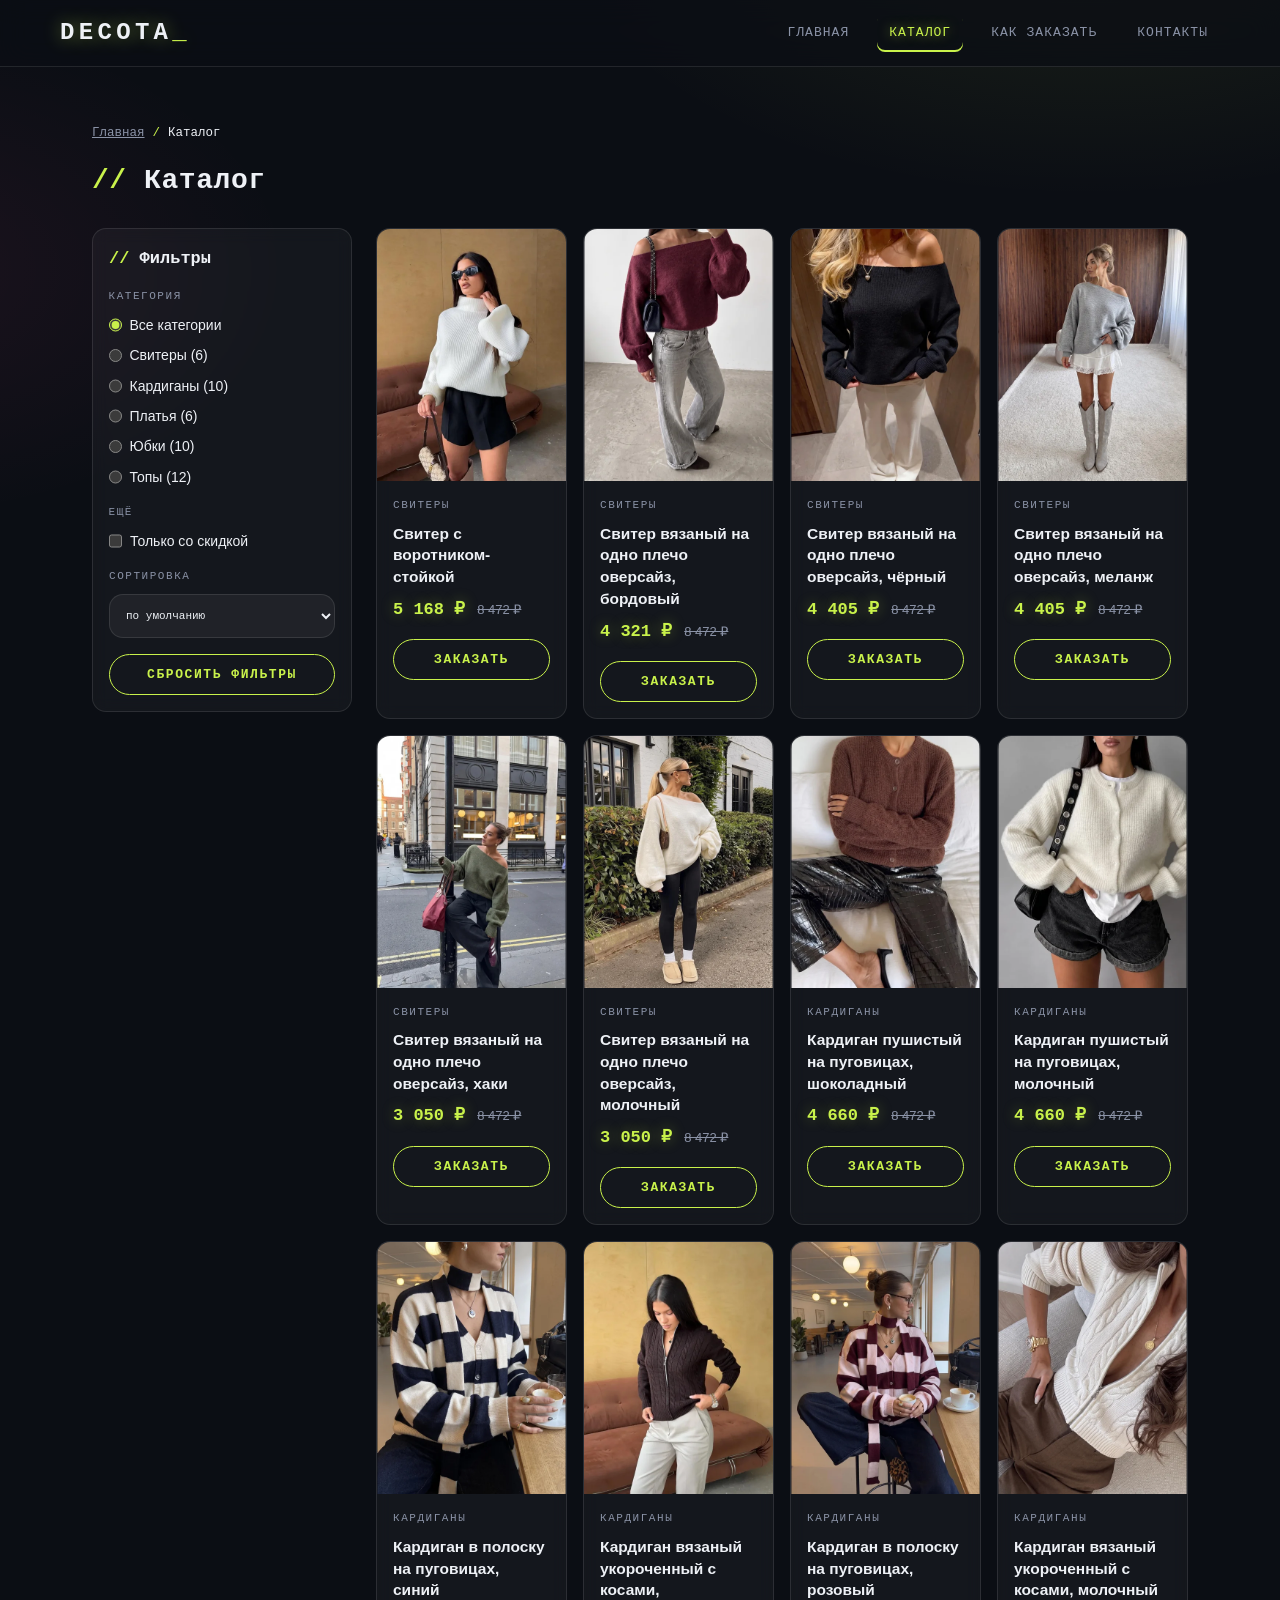
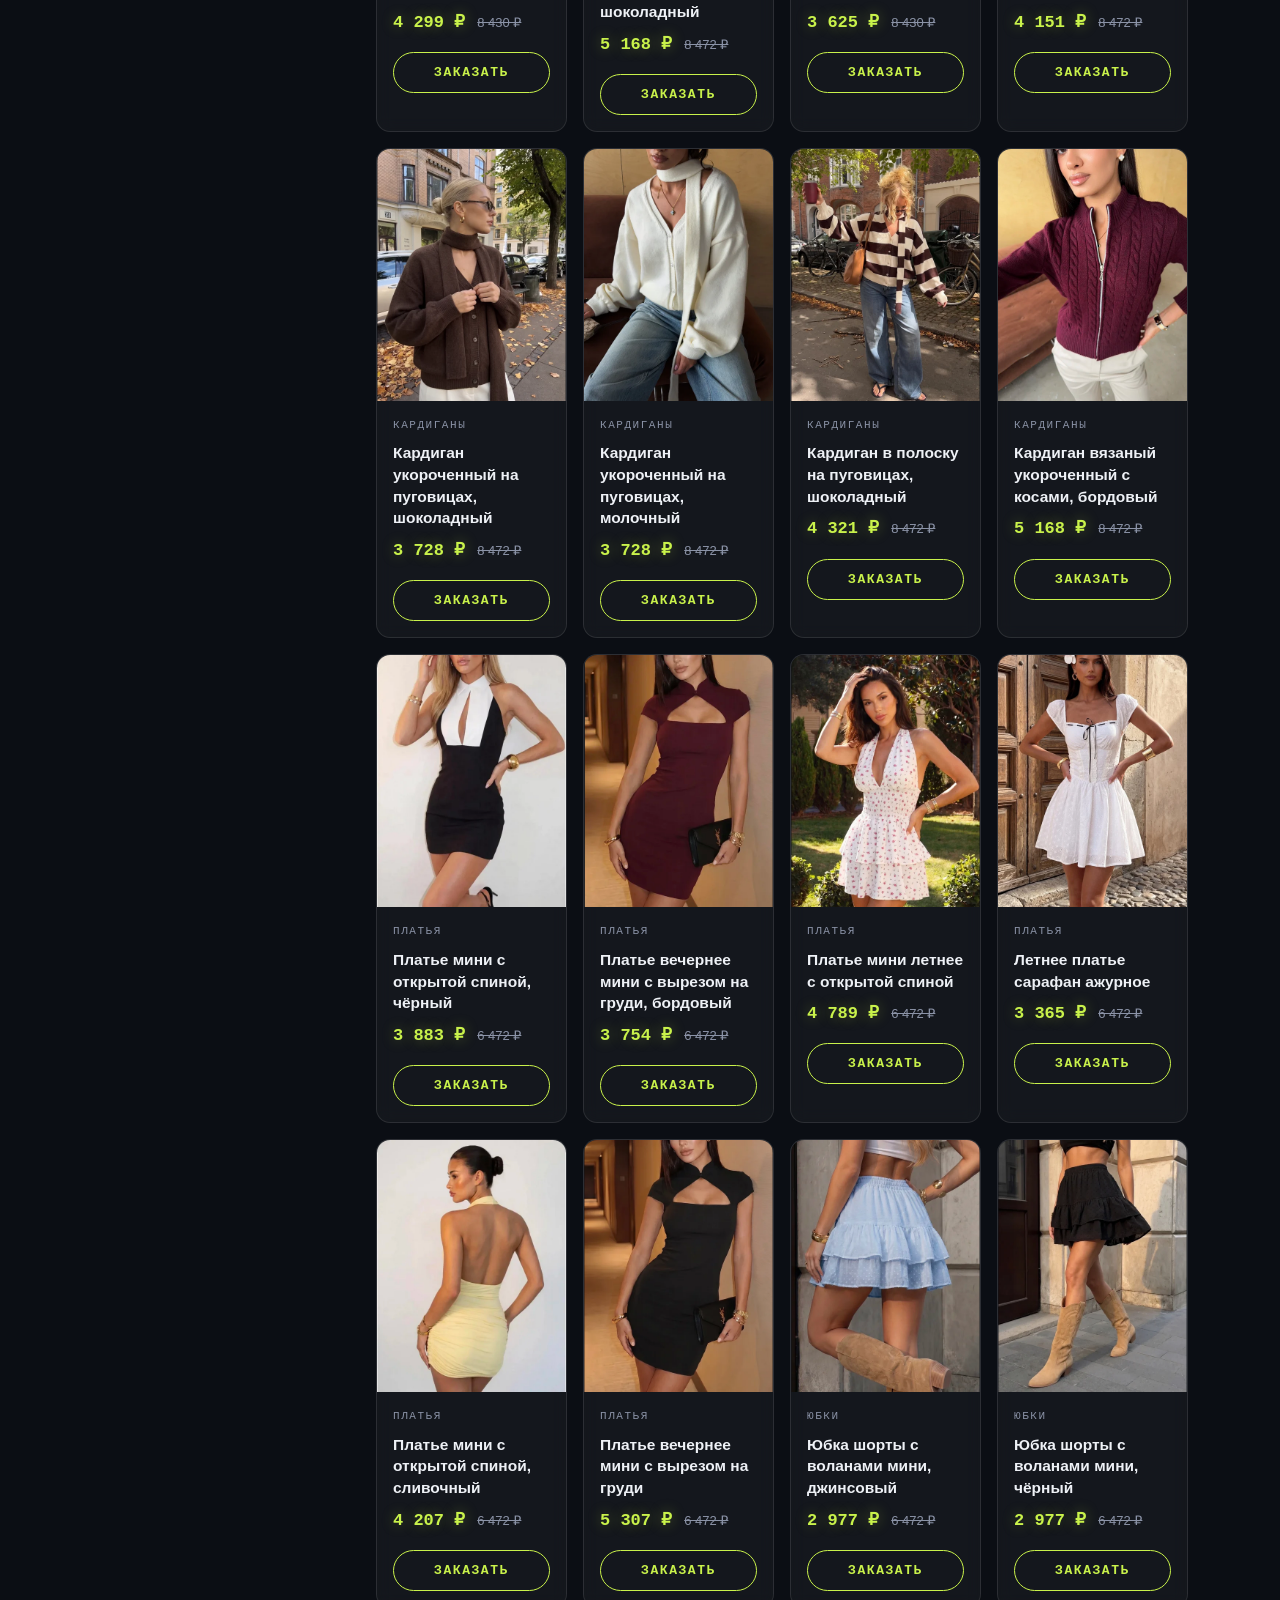
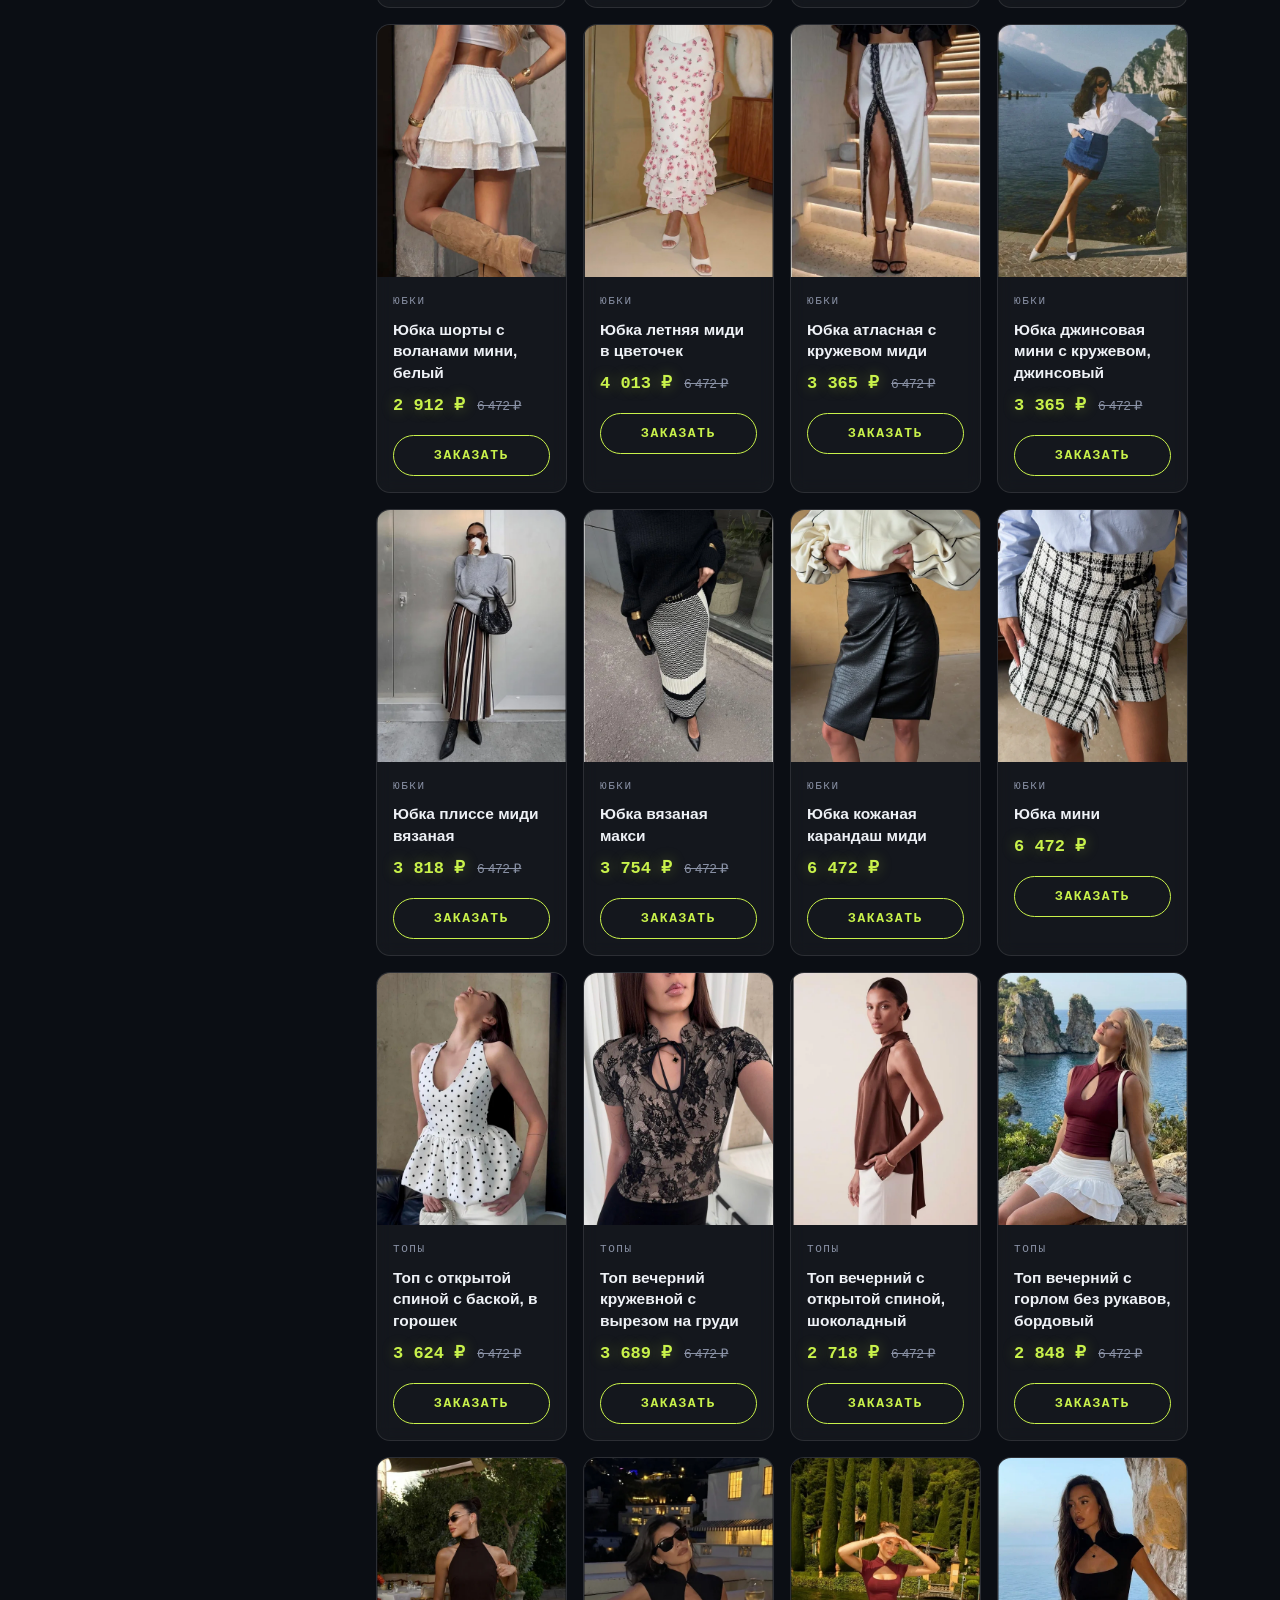
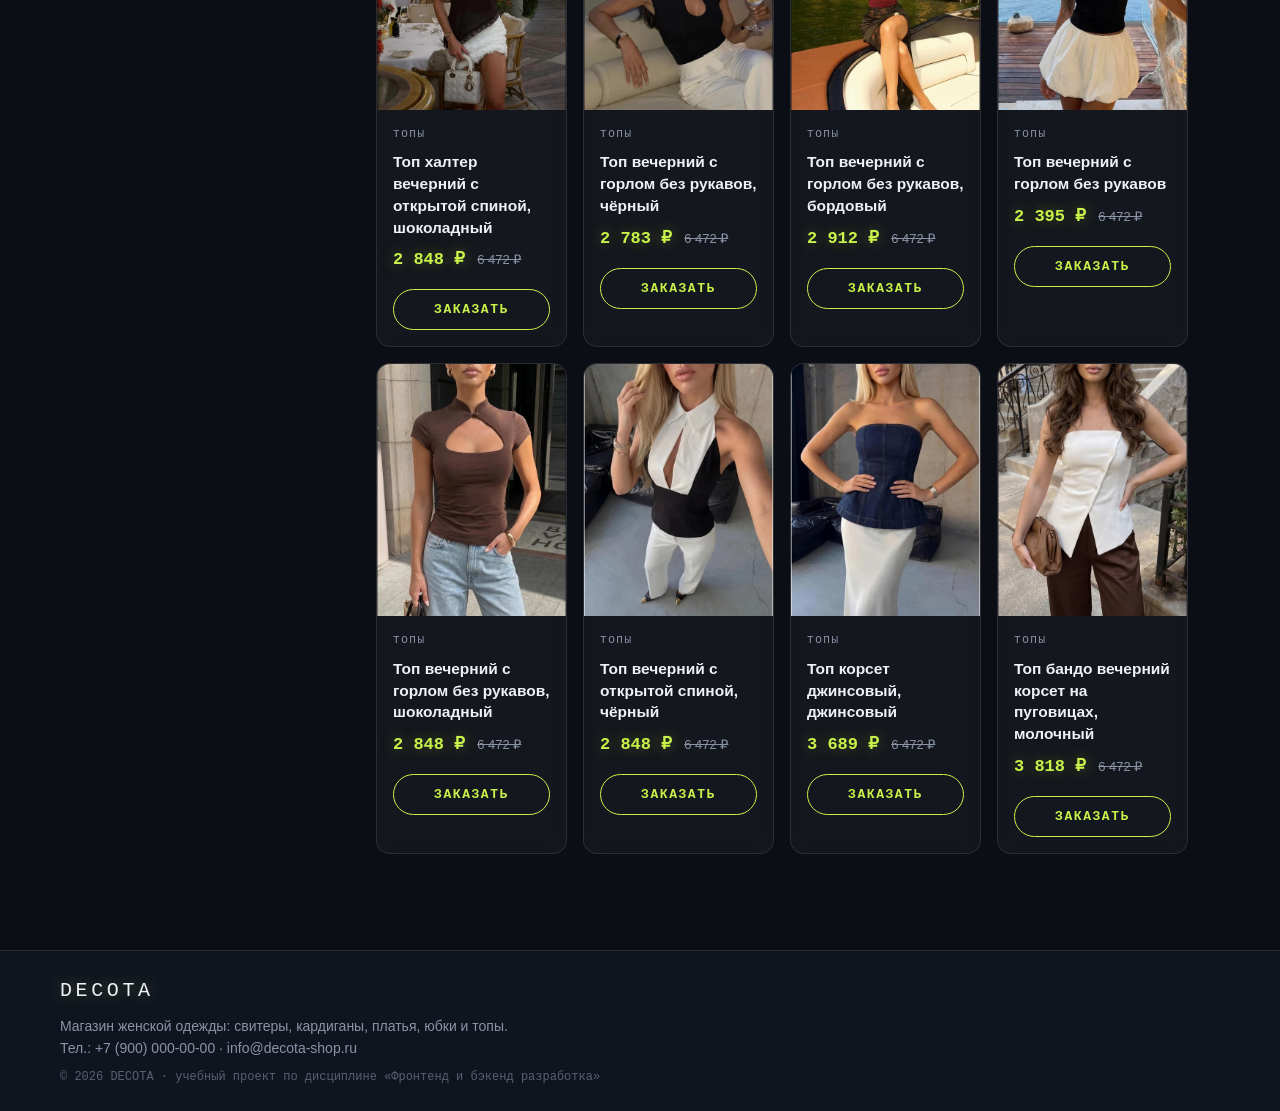
==== commit e0e2c62f: "feat: футуристичный неоновый редизайн (тёмная тема, моно-типографика, glow)" ====
--- a/catalog.html
+++ b/catalog.html
@@ -11,7 +11,7 @@
 <body class="page">
   <header class="site-header">
     <div class="container site-header__inner">
-      <a class="site-header__logo" href="index.html">DECOTA</a>
+      <a class="site-header__logo" href="index.html">DECOTA<span class="site-header__logo-cursor">_</span></a>
       <nav class="site-nav">
         <ul class="site-nav__list"><li class="site-nav__item"><a class="site-nav__link" href="index.html">Главная</a></li><li class="site-nav__item"><a class="site-nav__link site-nav__link--active" href="catalog.html">Каталог</a></li><li class="site-nav__item"><a class="site-nav__link" href="order.html">Как заказать</a></li><li class="site-nav__item"><a class="site-nav__link" href="contacts.html">Контакты</a></li></ul>
       </nav>
--- a/css/style.css
+++ b/css/style.css
@@ -1,27 +1,36 @@
-/* Базовые стили магазина DECOTA (основа из контрольной работы №1).
+/* Базовые стили магазина DECOTA — футуристичная неоновая тема.
    Адаптивные переопределения вынесены в responsive.css. */
 
 :root {
-  --color-bg: #faf7f2;
-  --color-surface: #ffffff;
-  --color-ink: #2c2420;
-  --color-muted: #8a7d72;
-  --color-accent: #8a5a3c;
-  --color-accent-dark: #6d4530;
-  --color-border: #e9e1d6;
-  --color-badge: #b23a48;
-  --radius: 10px;
+  --color-bg: #0b0e14;
+  --color-bg-2: #10141f;
+  --color-surface: rgb(255 255 255 / 0.04);
+  --color-ink: #eef1f6;
+  --color-muted: #8b93a7;
+  --color-accent: #c9f24b;        /* неоновый лайм */
+  --color-accent-ink: #10130a;    /* текст на лайме */
+  --color-accent-soft: rgb(201 242 75 / 0.14);
+  --color-line: rgb(255 255 255 / 0.1);
+  --color-line-strong: rgb(201 242 75 / 0.55);
+  --color-badge: #ff4fa3;         /* кислотная роза */
+  --radius: 14px;
   --space-xs: 8px;
   --space-sm: 12px;
   --space-md: 16px;
   --space-lg: 24px;
   --space-xl: 40px;
+  --font-mono: "JetBrains Mono", "Cascadia Code", Consolas, monospace;
+  --glow: 0 0 24px rgb(201 242 75 / 0.35);
 }
 
 * {
   margin: 0;
   padding: 0;
   box-sizing: border-box;
+}
+
+html {
+  color-scheme: dark;
 }
 
 body {
@@ -29,7 +38,11 @@
   font-size: 16px;
   line-height: 1.6;
   color: var(--color-ink);
-  background: var(--color-bg);
+  background:
+    radial-gradient(900px 480px at 85% -10%, rgb(201 242 75 / 0.09), transparent 60%),
+    radial-gradient(700px 420px at -10% 30%, rgb(255 79 163 / 0.07), transparent 60%),
+    var(--color-bg);
+  background-attachment: fixed;
 }
 
 .container {
@@ -44,6 +57,11 @@
 img {
   max-width: 100%;
   height: auto;
+}
+
+::selection {
+  background: var(--color-accent);
+  color: var(--color-accent-ink);
 }
 
 /* ---------- шапка ---------- */
@@ -52,8 +70,10 @@
   position: sticky;
   top: 0;
   z-index: 100;
-  background: var(--color-surface);
-  border-bottom: 1px solid var(--color-border);
+  background: rgb(11 14 20 / 0.75);
+  backdrop-filter: blur(14px);
+  -webkit-backdrop-filter: blur(14px);
+  border-bottom: 1px solid var(--color-line);
 }
 
 .site-header__inner {
@@ -65,12 +85,22 @@
 }
 
 .site-header__logo {
-  font-family: Georgia, "Times New Roman", serif;
-  font-size: 26px;
+  font-family: var(--font-mono);
+  font-size: 24px;
   font-weight: 700;
-  letter-spacing: 0.12em;
+  letter-spacing: 0.18em;
   color: var(--color-ink);
   text-decoration: none;
+  text-shadow: 0 0 18px rgb(201 242 75 / 0.45);
+}
+
+.site-header__logo-cursor {
+  color: var(--color-accent);
+  animation: blink 1.1s steps(1) infinite;
+}
+
+@keyframes blink {
+  50% { opacity: 0; }
 }
 
 .site-nav__list {
@@ -83,27 +113,51 @@
 
 .site-nav__link {
   padding: 8px 12px;
-  color: var(--color-ink);
+  font-family: var(--font-mono);
+  font-size: 13px;
+  letter-spacing: 0.08em;
+  text-transform: uppercase;
+  color: var(--color-muted);
   text-decoration: none;
+  border-radius: 8px;
+  transition: color 0.2s ease, box-shadow 0.2s ease;
 }
 
 .site-nav__link:hover,
 .site-nav__link:focus-visible {
   color: var(--color-accent);
+  box-shadow: inset 0 0 0 1px var(--color-line-strong);
 }
 
 .site-nav__link--active {
-  font-weight: 600;
-  border-bottom: 2px solid var(--color-accent);
+  color: var(--color-accent);
+  text-shadow: 0 0 12px rgb(201 242 75 / 0.6);
+  box-shadow: inset 0 -2px 0 var(--color-accent);
 }
 
 /* ---------- hero ---------- */
 
 .hero {
-  background: linear-gradient(180deg, #f3ece2 0%, var(--color-bg) 100%);
+  position: relative;
+  overflow: hidden;
+  border-bottom: 1px solid var(--color-line);
+}
+
+/* техно-сетка на фоне hero */
+.hero::before {
+  content: "";
+  position: absolute;
+  inset: 0;
+  background-image:
+    linear-gradient(rgb(255 255 255 / 0.04) 1px, transparent 1px),
+    linear-gradient(90deg, rgb(255 255 255 / 0.04) 1px, transparent 1px);
+  background-size: 44px 44px;
+  mask-image: radial-gradient(720px 480px at 70% 20%, #000 30%, transparent 75%);
+  pointer-events: none;
 }
 
 .hero__inner {
+  position: relative;
   display: grid;
   grid-template-columns: minmax(0, 1fr) minmax(320px, 460px);
   gap: var(--space-xl);
@@ -114,17 +168,30 @@
 .hero__tag {
   display: inline-block;
   margin-bottom: var(--space-md);
-  padding: 4px 12px;
-  border: 1px solid var(--color-accent);
+  padding: 5px 14px;
+  border: 1px solid var(--color-line-strong);
   border-radius: 999px;
-  font-size: 14px;
-  color: var(--color-accent);
+  background: var(--color-accent-soft);
+  font-family: var(--font-mono);
+  font-size: 12px;
+  letter-spacing: 0.14em;
+  text-transform: uppercase;
+  color: var(--color-accent);
+  box-shadow: 0 0 18px rgb(201 242 75 / 0.18);
 }
 
 .hero__title {
-  font-family: Georgia, "Times New Roman", serif;
-  font-size: 46px;
-  line-height: 1.15;
+  font-family: var(--font-mono);
+  font-size: 44px;
+  font-weight: 700;
+  line-height: 1.14;
+  letter-spacing: -0.01em;
+}
+
+.hero__title::after {
+  content: "_";
+  color: var(--color-accent);
+  animation: blink 1.1s steps(1) infinite;
 }
 
 .hero__text {
@@ -143,6 +210,11 @@
 
 .hero__image {
   border-radius: var(--radius);
+  border: 1px solid var(--color-line-strong);
+  box-shadow:
+    0 0 0 6px rgb(201 242 75 / 0.06),
+    0 0 44px rgb(201 242 75 / 0.22),
+    0 24px 60px rgb(0 0 0 / 0.55);
 }
 
 /* ---------- секции ---------- */
@@ -152,13 +224,20 @@
 }
 
 .section--muted {
-  background: #f3ede4;
+  background: var(--color-bg-2);
+  border-block: 1px solid var(--color-line);
 }
 
 .section__title {
-  font-family: Georgia, "Times New Roman", serif;
-  font-size: 30px;
+  font-family: var(--font-mono);
+  font-size: 28px;
+  letter-spacing: 0.02em;
   margin-bottom: var(--space-lg);
+}
+
+.section__title::before {
+  content: "// ";
+  color: var(--color-accent);
 }
 
 .section__more {
@@ -180,6 +259,21 @@
   overflow: hidden;
   color: #fff;
   text-decoration: none;
+  border: 1px solid var(--color-line);
+  transition: border-color 0.25s ease, box-shadow 0.25s ease, transform 0.25s ease;
+}
+
+.category-card::after {
+  content: "";
+  position: absolute;
+  inset: 0;
+  background: linear-gradient(180deg, transparent 40%, rgb(5 7 12 / 0.92));
+}
+
+.category-card:hover {
+  transform: translateY(-4px);
+  border-color: var(--color-line-strong);
+  box-shadow: var(--glow);
 }
 
 .category-card__image {
@@ -187,28 +281,27 @@
   width: 100%;
   aspect-ratio: 3 / 4;
   object-fit: cover;
-  transition: transform 0.3s ease;
-}
-
-.category-card:hover .category-card__image {
-  transform: scale(1.04);
+  filter: saturate(0.92) contrast(1.04);
 }
 
 .category-card__name {
   position: absolute;
   left: var(--space-sm);
   bottom: calc(var(--space-sm) + 22px);
-  font-family: Georgia, serif;
-  font-size: 20px;
-  text-shadow: 0 1px 4px rgb(0 0 0 / 0.5);
+  z-index: 2;
+  font-family: var(--font-mono);
+  font-size: 17px;
+  letter-spacing: 0.04em;
 }
 
 .category-card__count {
   position: absolute;
   left: var(--space-sm);
   bottom: var(--space-sm);
-  font-size: 13px;
-  opacity: 0.9;
+  z-index: 2;
+  font-family: var(--font-mono);
+  font-size: 12px;
+  color: var(--color-accent);
 }
 
 /* ---------- карточки товаров ---------- */
@@ -224,9 +317,17 @@
   display: flex;
   flex-direction: column;
   background: var(--color-surface);
-  border: 1px solid var(--color-border);
+  border: 1px solid var(--color-line);
   border-radius: var(--radius);
   overflow: hidden;
+  backdrop-filter: blur(8px);
+  transition: border-color 0.25s ease, box-shadow 0.25s ease, transform 0.25s ease;
+}
+
+.product-card:hover {
+  transform: translateY(-5px);
+  border-color: var(--color-line-strong);
+  box-shadow: var(--glow);
 }
 
 .product-card__image {
@@ -244,12 +345,16 @@
 }
 
 .product-card__category {
-  font-size: 13px;
+  font-family: var(--font-mono);
+  font-size: 11px;
+  letter-spacing: 0.14em;
+  text-transform: uppercase;
   color: var(--color-muted);
 }
 
 .product-card__title {
-  font-size: 16px;
+  font-size: 15.5px;
+  font-weight: 600;
   line-height: 1.4;
 }
 
@@ -261,26 +366,33 @@
 }
 
 .product-card__price {
-  font-size: 18px;
+  font-family: var(--font-mono);
+  font-size: 17px;
   font-weight: 700;
-  color: var(--color-accent-dark);
+  color: var(--color-accent);
+  text-shadow: 0 0 14px rgb(201 242 75 / 0.35);
 }
 
 .product-card__old-price {
   color: var(--color-muted);
-  font-size: 14px;
+  font-size: 13px;
 }
 
 .product-card__badge {
   position: absolute;
   top: var(--space-sm);
   left: var(--space-sm);
+  z-index: 2;
   padding: 3px 10px;
   border-radius: 999px;
-  background: var(--color-badge);
-  color: #fff;
-  font-size: 12px;
-  z-index: 2;
+  border: 1px solid var(--color-badge);
+  background: rgb(5 7 12 / 0.8);
+  color: var(--color-badge);
+  font-family: var(--font-mono);
+  font-size: 11px;
+  letter-spacing: 0.16em;
+  text-transform: uppercase;
+  box-shadow: 0 0 16px rgb(255 79 163 / 0.4);
 }
 
 .product-card__button {
@@ -297,14 +409,21 @@
 
 .advantage {
   background: var(--color-surface);
-  border: 1px solid var(--color-border);
+  border: 1px solid var(--color-line);
   border-radius: var(--radius);
   padding: var(--space-lg) var(--space-md);
+  transition: border-color 0.25s ease, box-shadow 0.25s ease;
+}
+
+.advantage:hover {
+  border-color: var(--color-line-strong);
+  box-shadow: var(--glow);
 }
 
 .advantage__title {
-  font-family: Georgia, serif;
-  font-size: 18px;
+  font-family: var(--font-mono);
+  font-size: 15px;
+  letter-spacing: 0.04em;
   margin-bottom: var(--space-xs);
 }
 
@@ -317,15 +436,21 @@
 
 .cta {
   background: var(--color-surface);
-  border: 1px solid var(--color-border);
+  border: 1px solid var(--color-line-strong);
   border-radius: var(--radius);
   padding: var(--space-xl) var(--space-lg);
   text-align: center;
+  box-shadow: 0 0 40px rgb(201 242 75 / 0.12);
 }
 
 .cta__title {
-  font-family: Georgia, serif;
-  font-size: 26px;
+  font-family: var(--font-mono);
+  font-size: 24px;
+}
+
+.cta__title::before {
+  content: "// ";
+  color: var(--color-accent);
 }
 
 .cta__text {
@@ -341,7 +466,8 @@
   flex-wrap: wrap;
   gap: var(--space-xs);
   margin-bottom: var(--space-md);
-  font-size: 14px;
+  font-family: var(--font-mono);
+  font-size: 12.5px;
   color: var(--color-muted);
 }
 
@@ -350,7 +476,11 @@
 }
 
 .breadcrumbs__separator {
-  color: var(--color-border);
+  color: var(--color-accent);
+}
+
+.breadcrumbs__current {
+  color: var(--color-ink);
 }
 
 /* ---------- каталог: фильтры + сетка ---------- */
@@ -368,14 +498,20 @@
   display: grid;
   gap: var(--space-md);
   background: var(--color-surface);
-  border: 1px solid var(--color-border);
-  border-radius: var(--radius);
+  border: 1px solid var(--color-line);
+  border-radius: var(--radius);
+  backdrop-filter: blur(8px);
   padding: var(--space-md);
 }
 
 .catalog-filters__title {
-  font-family: Georgia, serif;
-  font-size: 18px;
+  font-family: var(--font-mono);
+  font-size: 17px;
+}
+
+.catalog-filters__title::before {
+  content: "// ";
+  color: var(--color-accent);
 }
 
 .catalog-filters__group {
@@ -385,7 +521,11 @@
 }
 
 .catalog-filters__legend {
-  font-weight: 600;
+  font-family: var(--font-mono);
+  font-size: 11px;
+  letter-spacing: 0.14em;
+  text-transform: uppercase;
+  color: var(--color-muted);
   padding-bottom: var(--space-xs);
 }
 
@@ -393,13 +533,17 @@
   display: flex;
   gap: var(--space-xs);
   font-size: 14px;
+  accent-color: var(--color-accent);
 }
 
 .catalog-filters__sort {
   display: grid;
   gap: var(--space-xs);
-  font-size: 14px;
-  font-weight: 600;
+  font-family: var(--font-mono);
+  font-size: 11px;
+  letter-spacing: 0.14em;
+  text-transform: uppercase;
+  color: var(--color-muted);
 }
 
 .catalog-grid {
@@ -424,6 +568,8 @@
 .product-gallery__main {
   border-radius: var(--radius);
   overflow: hidden;
+  border: 1px solid var(--color-line-strong);
+  box-shadow: 0 0 36px rgb(201 242 75 / 0.16);
 }
 
 .product-gallery__image {
@@ -458,8 +604,8 @@
 }
 
 .product-info__title {
-  font-family: Georgia, serif;
-  font-size: 32px;
+  font-family: var(--font-mono);
+  font-size: 30px;
   margin-bottom: var(--space-sm);
 }
 
@@ -471,7 +617,7 @@
 }
 
 .product-info__price {
-  font-size: 26px;
+  font-size: 24px;
 }
 
 .product-info__badge {
@@ -507,20 +653,30 @@
 
 .product-table caption {
   text-align: left;
-  font-family: Georgia, serif;
-  font-size: 18px;
+  font-family: var(--font-mono);
+  font-size: 17px;
   padding-bottom: var(--space-sm);
+}
+
+.product-table caption::before {
+  content: "// ";
+  color: var(--color-accent);
 }
 
 .product-table th,
 .product-table td {
   padding: 12px 14px;
-  border: 1px solid var(--color-border);
+  border: 1px solid var(--color-line);
   text-align: left;
 }
 
 .product-table th {
-  background: #f3ede4;
+  background: rgb(201 242 75 / 0.07);
+  font-family: var(--font-mono);
+  font-size: 12px;
+  letter-spacing: 0.1em;
+  text-transform: uppercase;
+  color: var(--color-accent);
 }
 
 /* ---------- формы ---------- */
@@ -537,8 +693,9 @@
   display: grid;
   gap: var(--space-md);
   background: var(--color-surface);
-  border: 1px solid var(--color-border);
-  border-radius: var(--radius);
+  border: 1px solid var(--color-line);
+  border-radius: var(--radius);
+  backdrop-filter: blur(8px);
   padding: var(--space-lg) var(--space-md);
 }
 
@@ -548,8 +705,11 @@
 }
 
 .order-form__label {
-  font-size: 14px;
-  font-weight: 600;
+  font-family: var(--font-mono);
+  font-size: 11px;
+  letter-spacing: 0.14em;
+  text-transform: uppercase;
+  color: var(--color-muted);
 }
 
 .order-form__input,
@@ -560,9 +720,23 @@
   padding: 10px 12px;
   font: inherit;
   color: var(--color-ink);
-  border: 1px solid var(--color-border);
-  border-radius: var(--radius);
-  background: #fff;
+  background: rgb(255 255 255 / 0.05);
+  border: 1px solid var(--color-line);
+  border-radius: var(--radius);
+  outline: none;
+  transition: border-color 0.2s ease, box-shadow 0.2s ease;
+}
+
+.order-form__input:focus,
+.order-form__textarea:focus,
+.order-form__select:focus {
+  border-color: var(--color-accent);
+  box-shadow: 0 0 0 3px rgb(201 242 75 / 0.15);
+}
+
+.order-form__input::placeholder,
+.order-form__textarea::placeholder {
+  color: rgb(139 147 167 / 0.6);
 }
 
 .order-form__textarea {
@@ -575,10 +749,12 @@
   gap: var(--space-xs);
   font-size: 14px;
   color: var(--color-muted);
+  accent-color: var(--color-accent);
 }
 
 .order-form__message {
-  color: #3d7a4a;
+  color: var(--color-accent);
+  font-family: var(--font-mono);
   font-weight: 600;
 }
 
@@ -588,8 +764,13 @@
 }
 
 .order-steps__title {
-  font-family: Georgia, serif;
-  font-size: 20px;
+  font-family: var(--font-mono);
+  font-size: 18px;
+}
+
+.order-steps__title::before {
+  content: "// ";
+  color: var(--color-accent);
 }
 
 .order-steps__list {
@@ -612,14 +793,19 @@
 
 .contacts-item {
   background: var(--color-surface);
-  border: 1px solid var(--color-border);
+  border: 1px solid var(--color-line);
   border-radius: var(--radius);
   padding: var(--space-md);
 }
 
 .contacts-item__title {
-  font-family: Georgia, serif;
-  font-size: 18px;
+  font-family: var(--font-mono);
+  font-size: 16px;
+}
+
+.contacts-item__title::before {
+  content: "// ";
+  color: var(--color-accent);
 }
 
 .contacts-item__text {
@@ -640,14 +826,25 @@
 
 .faq__item {
   background: var(--color-surface);
-  border: 1px solid var(--color-border);
+  border: 1px solid var(--color-line);
   border-radius: var(--radius);
   padding: var(--space-sm) var(--space-md);
+}
+
+.faq__item[open] {
+  border-color: var(--color-line-strong);
 }
 
 .faq__question {
   cursor: pointer;
+  font-family: var(--font-mono);
   font-weight: 600;
+  font-size: 15px;
+}
+
+.faq__question::before {
+  content: "> ";
+  color: var(--color-accent);
 }
 
 .faq__answer {
@@ -659,23 +856,27 @@
 
 .btn {
   display: inline-block;
-  padding: 12px 24px;
+  padding: 12px 26px;
   border: 1px solid var(--color-accent);
   border-radius: 999px;
   background: var(--color-accent);
-  color: #fff;
-  font: inherit;
-  font-weight: 600;
+  color: var(--color-accent-ink);
+  font-family: var(--font-mono);
+  font-size: 13px;
+  font-weight: 700;
+  letter-spacing: 0.12em;
+  text-transform: uppercase;
   text-decoration: none;
   text-align: center;
   cursor: pointer;
+  transition: box-shadow 0.2s ease, background 0.2s ease, color 0.2s ease;
 }
 
 .btn:hover,
 .btn:focus-visible {
-  background: var(--color-accent-dark);
-  border-color: var(--color-accent-dark);
-  color: #fff;
+  background: var(--color-accent);
+  box-shadow: var(--glow), 0 0 40px rgb(201 242 75 / 0.45);
+  color: var(--color-accent-ink);
 }
 
 .btn--ghost {
@@ -686,20 +887,24 @@
 .btn--ghost:hover,
 .btn--ghost:focus-visible {
   background: var(--color-accent);
-  color: #fff;
+  color: var(--color-accent-ink);
 }
 
 /* ---------- модальное окно ---------- */
 
 .order-dialog {
   width: min(100% - 32px, 460px);
-  border: none;
+  border: 1px solid var(--color-line-strong);
   border-radius: var(--radius);
   padding: 0;
+  background: var(--color-bg-2);
+  color: var(--color-ink);
+  box-shadow: 0 0 60px rgb(201 242 75 / 0.2), 0 30px 80px rgb(0 0 0 / 0.6);
 }
 
 .order-dialog::backdrop {
-  background: rgb(0 0 0 / 0.5);
+  background: rgb(4 6 10 / 0.7);
+  backdrop-filter: blur(4px);
 }
 
 .order-dialog__inner {
@@ -708,8 +913,13 @@
 }
 
 .order-dialog__title {
-  font-family: Georgia, serif;
-  font-size: 22px;
+  font-family: var(--font-mono);
+  font-size: 21px;
+}
+
+.order-dialog__title::before {
+  content: "// ";
+  color: var(--color-accent);
 }
 
 .order-dialog__product {
@@ -729,15 +939,22 @@
   right: var(--space-sm);
   width: 36px;
   height: 36px;
-  border: none;
+  border: 1px solid var(--color-line);
   border-radius: 50%;
-  background: #f3ede4;
-  font-size: 16px;
+  background: transparent;
+  color: var(--color-muted);
+  font-size: 15px;
   cursor: pointer;
 }
 
+.order-dialog__close:hover {
+  color: var(--color-accent);
+  border-color: var(--color-accent);
+}
+
 .order-dialog__message {
-  color: #3d7a4a;
+  color: var(--color-accent);
+  font-family: var(--font-mono);
   font-weight: 600;
 }
 
@@ -750,15 +967,15 @@
   z-index: 90;
   width: 44px;
   height: 44px;
-  border: none;
+  border: 1px solid var(--color-line-strong);
   border-radius: 50%;
-  background: var(--color-accent);
-  color: #fff;
-  font-size: 18px;
+  background: rgb(11 14 20 / 0.8);
+  color: var(--color-accent);
+  font-size: 17px;
   cursor: pointer;
   opacity: 0;
   pointer-events: none;
-  transition: opacity 0.3s ease;
+  transition: opacity 0.3s ease, box-shadow 0.2s ease;
 }
 
 .back-to-top--visible {
@@ -766,13 +983,18 @@
   pointer-events: auto;
 }
 
+.back-to-top:hover {
+  box-shadow: var(--glow);
+}
+
 /* ---------- подвал ---------- */
 
 .site-footer {
   margin-top: var(--space-xl);
   padding-block: var(--space-lg);
-  background: var(--color-ink);
-  color: #d8cfc6;
+  background: var(--color-bg-2);
+  border-top: 1px solid var(--color-line);
+  color: var(--color-muted);
 }
 
 .site-footer__inner {
@@ -781,10 +1003,11 @@
 }
 
 .site-footer__logo {
-  font-family: Georgia, serif;
-  font-size: 22px;
-  letter-spacing: 0.12em;
-  color: #fff;
+  font-family: var(--font-mono);
+  font-size: 20px;
+  letter-spacing: 0.18em;
+  color: var(--color-ink);
+  text-shadow: 0 0 16px rgb(201 242 75 / 0.4);
 }
 
 .site-footer__note {
@@ -792,6 +1015,7 @@
 }
 
 .site-footer__copy {
+  font-family: var(--font-mono);
   font-size: 12px;
   opacity: 0.6;
 }
